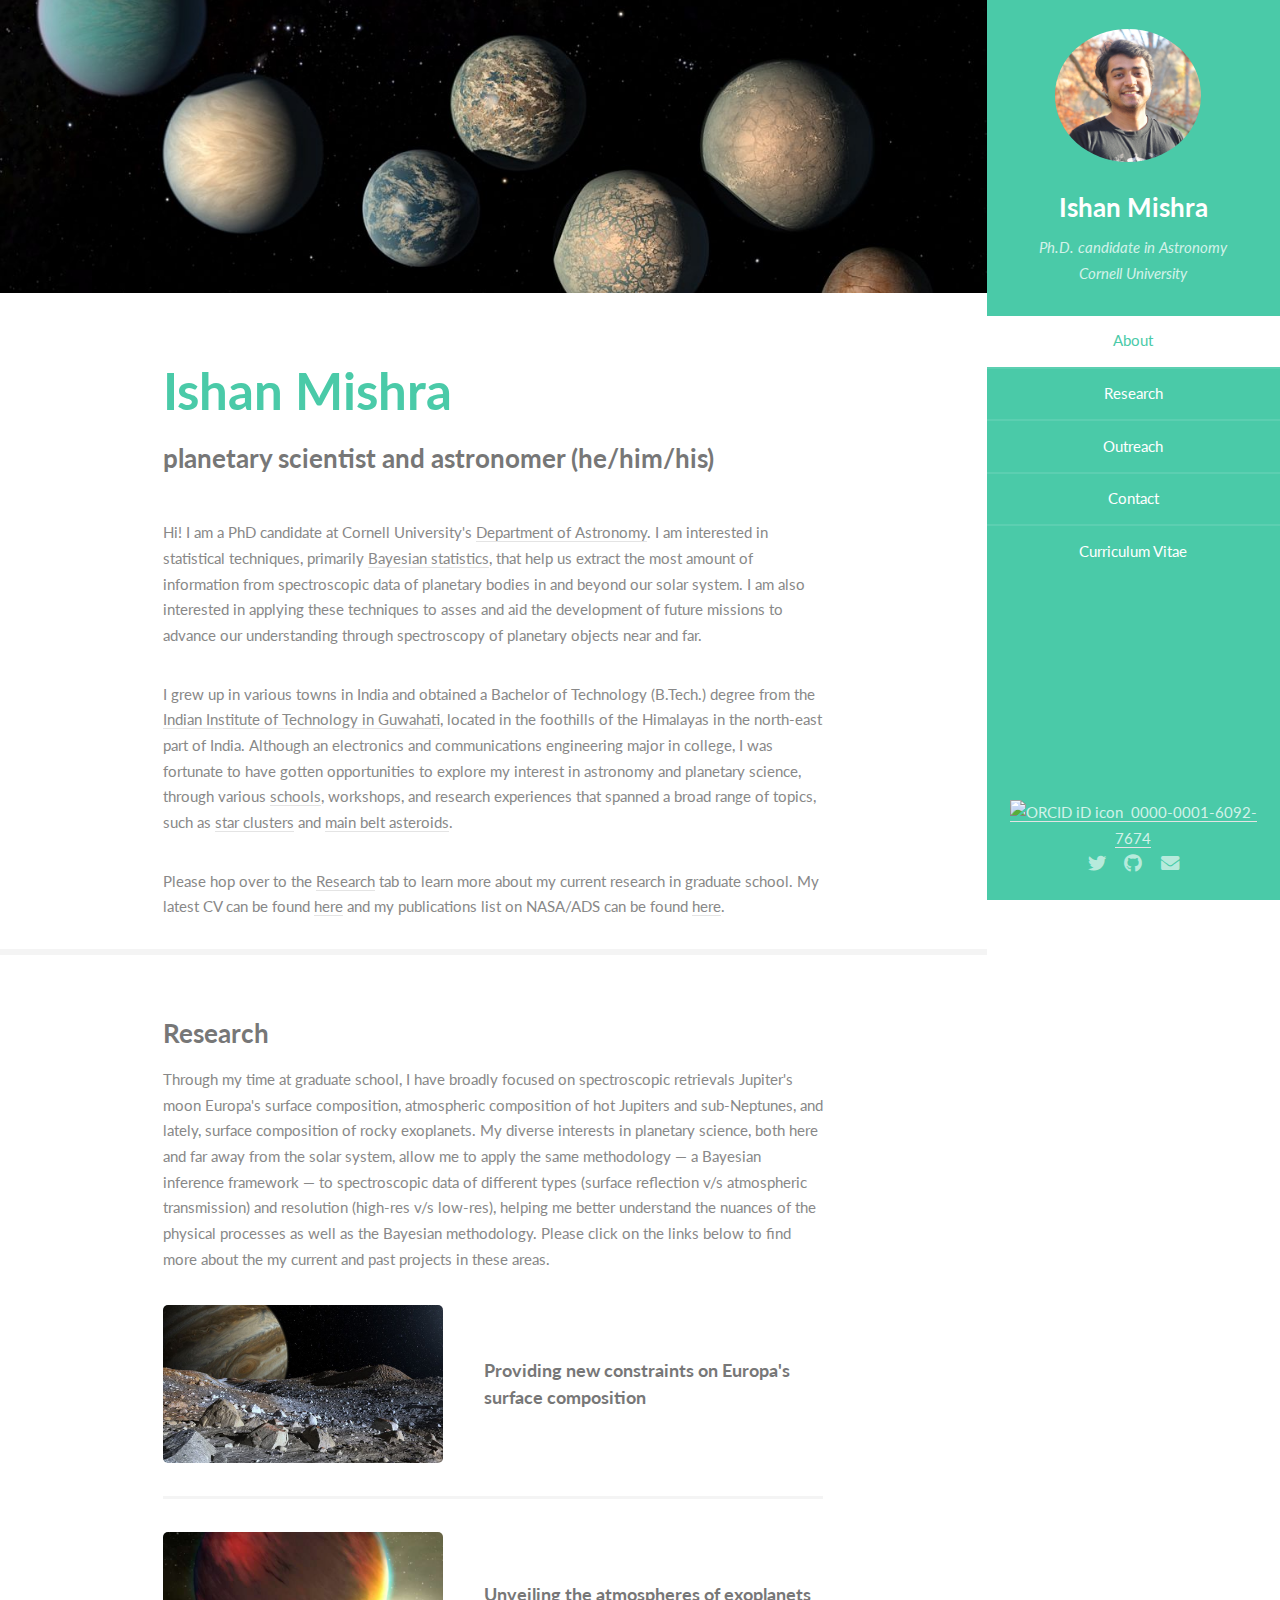
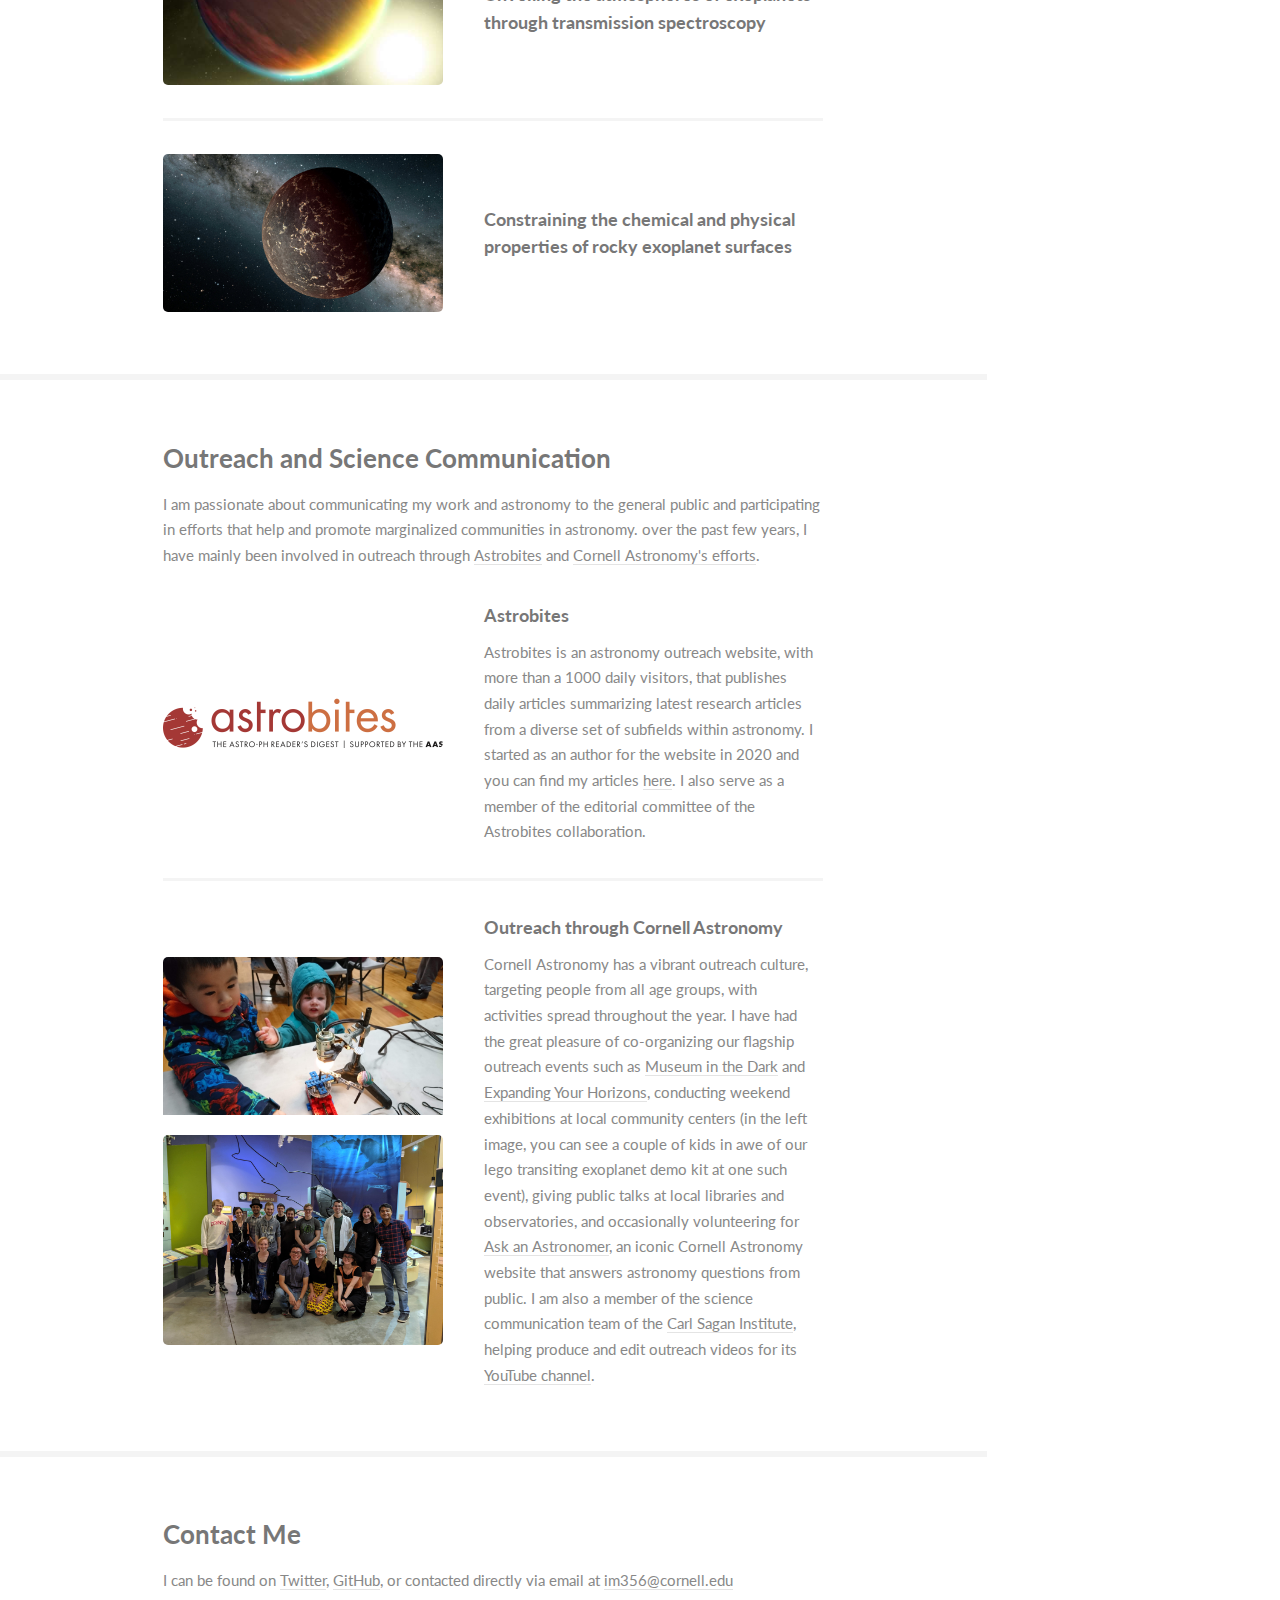
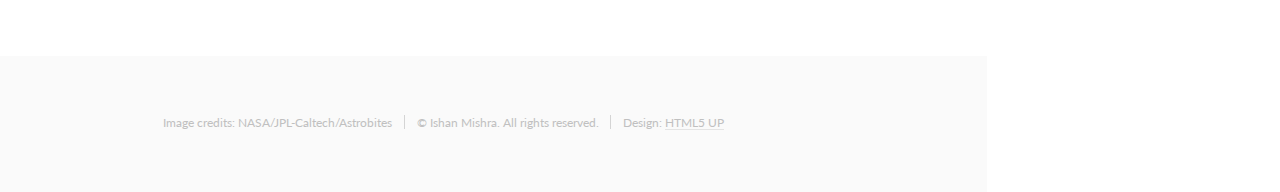
==== index.html @ 36adc095 "updated CV" ====
<!DOCTYPE HTML>
<!--
	Read Only by HTML5 UP
	html5up.net | @ajlkn
	Free for personal and commercial use under the CCA 3.0 license (html5up.net/license)
-->
<html>
	<head>
		<title>Ishan Mishra</title>
		<meta charset="utf-8" />
		<meta name="viewport" content="width=device-width, initial-scale=1, user-scalable=no" />
		<link rel="stylesheet" href="assets/css/main.css" />
	</head>
	<body class="is-preload">

		<!-- Header -->
			<section id="header">
				<header>
					<span class="image avatar"><img src="images/potrait.JPG" style="margin:auto; width:125%; margin-left:-20px" alt="" /></span>
					<h1 id="logo"><a href="#">Ishan Mishra</a></h1>
					<p>Ph.D. candidate in Astronomy<br />
					Cornell University</p>
				</header>
				<nav id="nav">
					<ul>
						<li><a href="#one" class="active">About</a></li>
						<li><a href="#two">Research</a></li>
						<li><a href="#three">Outreach</a></li>
						<li><a href="#four">Contact</a></li>
						<li><a href="CV_2022.pdf">Curriculum Vitae</a></li>
					</ul>
				</nav>
				<footer>
					<ul class="icons">
						<div itemscope itemtype="https://schema.org/Person"><a itemprop="sameAs" content="https://orcid.org/0000-0001-6092-7674" href="https://orcid.org/0000-0001-6092-7674" target="orcid.widget" rel="me noopener noreferrer" style="vertical-align:top;"><img src="https://orcid.org/sites/default/files/images/orcid_16x16.png" style="width:1em;margin-right:.5em;" alt="ORCID iD icon">0000-0001-6092-7674</a></div>
						<li><a href="https://twitter.com/astro_ishan" class="icon brands fa-twitter"><span class="label">Twitter</span></a></li>
						<li><a href="https://github.com/ishan-mishra" class="icon brands fa-github"><span class="label">Github</span></a></li>
						<li><a href="mailto:im356@cornell.edu" class="icon solid fa-envelope"><span class="label">Email</span></a></li>
					</ul>
				</footer>
			</section>

		<!-- Wrapper -->
			<div id="wrapper">

				<!-- Main -->
					<div id="main">

						<!-- One -->
							<section id="one">
								<div class="image main" data-position="center">
									<img src="images/banner.jpg" alt="" />
								</div>
								<div class="container">
									<header class="major">
										<h2>Ishan Mishra</h2>
										<p>planetary scientist and astronomer (he/him/his)</p>
									</header>
									<p>Hi! I am a PhD candidate at Cornell University's <a href='https://astro.cornell.edu/'>Department of Astronomy</a>. I am interested in statistical techniques, primarily <a href="https://adrian.pw/blog/fitting-a-line/#The-Bayesian-approach">Bayesian statistics</a>, that help us extract the most amount of information from spectroscopic data of planetary bodies in and beyond our solar system. I am also interested in applying these techniques to asses and aid the development of future missions to advance our understanding through spectroscopy of planetary objects near and far. </p>

									<p>I grew up in various towns in India and obtained a Bachelor of Technology (B.Tech.) degree from the <a href="https://www.iitg.ac.in/">Indian Institute of Technology in Guwahati</a>, located in the foothills of the Himalayas in the north-east part of India. Although an electronics and communications engineering major in college, I was fortunate to have gotten opportunities to explore my interest in astronomy and planetary science, through various <a href="http://www.iucaa.in/Stu-Prog-ISSIA.html">schools</a>, workshops, and research experiences that spanned a broad range of topics, such as <a href="https://ui.adsabs.harvard.edu/abs/2017ApJ...847..138B/abstract">star clusters</a> and <a href="https://ui.adsabs.harvard.edu/abs/2017AAS...22911204S/abstract">main belt asteroids</a>. </p>

									Please hop over to the <a href='#two'>Research</a> tab to learn more about my current research in graduate school. My latest CV can be found <a href="CV_2021.pdf">here</a> and my publications list on NASA/ADS can be found <a href="https://ui.adsabs.harvard.edu/search/q=orcid%3A0000-0001-6092-7674&sort=date%20desc%2C%20bibcode%20desc&p_=0">here</a>. 
								</div>
							</section>

						<!-- Two -->
							<section id="two">
								<div class="container">
									<h3>Research</h3>
									<p>Through my time at graduate school, I have broadly focused on spectroscopic retrievals Jupiter's moon Europa's surface composition, atmospheric composition of hot Jupiters and sub-Neptunes, and lately, surface composition of rocky exoplanets. My diverse interests in planetary science, both here and far away from the solar system, allow me to apply the same methodology &mdash; a Bayesian inference framework &mdash; to spectroscopic data of different types (surface reflection v/s atmospheric transmission) and resolution (high-res v/s low-res), helping me better understand the nuances of the physical processes as well as the Bayesian methodology. Please click on the links below to find more about the my current and past projects in these areas.  </p>
									<div class="features">
										<article>
											<a href="Europa.html" class="image"><img src="images/europa.jpg" alt="" /></a>
											<div class="inner">
												<h4><a href="Europa.html">Providing new constraints on Europa's surface composition</a></h4>
											</div>
										</article>
										<article>
											<a href="Exoplanets_atmospheres.html" class="image"><img src="images/exoplanets.jpg" alt="" /></a>
											<div class="inner">
												<h4><a href="Exoplanets_atmospheres.html">Unveiling the atmospheres of exoplanets through transmission spectroscopy</a></h4>
											</div>
										</article>
										<article>
											<a href="Exoplanets_surfaces.html" class="image"><img src="images/exoplanets_2.jpg" alt="" /></a>
											<div class="inner">
												<h4><a href="Exoplanets_surfaces.html">Constraining the chemical and physical properties of rocky exoplanet surfaces</a></h4>
											</div>
										</article>
									</div>
								</div>
							</section>

						<!-- Three -->
							<section id="three">
								<div class="container">
									<h3>Outreach and Science Communication</h3>
									<p>I am passionate about communicating my work and astronomy to the general public and participating in efforts that help and promote marginalized communities in astronomy. over the past few years, I have mainly been involved in outreach through <a href="https://astrobites.org">Astrobites</a> and <a href="https://astro.cornell.edu/outreach">Cornell Astronomy's efforts</a>.</p>
									<div class="features">
										<article>
											<a class="image"><img src="images/astrobites.png" alt="" /></a>
											<div class="inner">
												<h4>Astrobites</h4>
												<p>Astrobites is an astronomy outreach website, with more than a 1000 daily visitors, that publishes daily articles summarizing latest research articles from a diverse set of subfields within astronomy. I started as an author for the website in 2020 and you can find my articles <a href="https://astrobites.org/author/imishra/">here</a>. I also serve as a member of the editorial committee of the Astrobites collaboration.</p>
											</div>
										</article>
										<article>
											<a class="image"><img src="images/outreach.JPG" style='padding-bottom: 20px' alt="" /><img src="images/mitd.jpg" alt="" /></a>
											<div class="inner">
												<h4>Outreach through Cornell Astronomy</h4>
												<p>Cornell Astronomy has a vibrant outreach culture, targeting people from all age groups, with activities spread throughout the year. I have had the great pleasure of co-organizing our flagship outreach events such as <a href="https://events.cornell.edu/event/museum_in_the_dark_4948">Museum in the Dark</a> and <a href="https://www.eyh.cornell.edu/">Expanding Your Horizons</a>, conducting weekend exhibitions at local community centers (in the left image, you can see a couple of kids in awe of our lego transiting exoplanet demo kit at one such event), giving public talks at local libraries and observatories, and occasionally volunteering for <a href="http://curious.astro.cornell.edu/">Ask an Astronomer</a>, an iconic Cornell Astronomy website that answers astronomy questions from public. I am also a member of the science communication team of the <a href="https://carlsaganinstitute.cornell.edu/">Carl Sagan Institute</a>, helping produce and edit outreach videos for its <a href="https://www.youtube.com/channel/UCqz04dxptPGu9Vl2rExmqgw">YouTube channel</a>. </p>
											</div>
										</article>
									</div>
								</div>
							</section>

						<!-- Four -->
							<section id="four">
								<div class="container">
									<h3>Contact Me</h3>
									<p>I can be found on <a href="https://twitter.com/astro_ishan">Twitter</a>, <a href="https://github.com/ishan-mishra">GitHub</a>, or contacted directly via email at <a href="mailto:im356@cornell.edu">im356@cornell.edu</a></p>

						<!---
							<section id="four">
								<div class="container">
									<h3>Contact Me</h3>
									<p>My Twitter, Github and Email are linked to at the bottom of the navigation bar on the right. You can also send me a direct message here:/p>
									<form method="post" action="mailto:im356@cornell.edu">
										<div class="row gtr-uniform">
											<div class="col-6 col-12-xsmall"><input type="text" name="name" id="name" placeholder="Name" /></div>
											<div class="col-6 col-12-xsmall"><input type="email" name="email" id="email" placeholder="Email" /></div>
											<div class="col-12"><input type="text" name="subject" id="subject" placeholder="Subject" /></div>
											<div class="col-12"><textarea name="message" id="message" placeholder="Message" rows="6"></textarea></div>
											<div class="col-12">
												<ul class="actions">
													<li><input type="submit" class="primary" value="Send Message" /></li>
													<li><input type="reset" value="Reset Form" /></li>
												</ul>
											</div>
										</div>
									</form>
								</div>
							</section>
                        -->
						<!-- Five -->
						<!--
							<section id="five">
								<div class="container">
									<h3>Elements</h3>

									<section>
										<h4>Text</h4>
										<p>This is <b>bold</b> and this is <strong>strong</strong>. This is <i>italic</i> and this is <em>emphasized</em>.
										This is <sup>superscript</sup> text and this is <sub>subscript</sub> text.
										This is <u>underlined</u> and this is code: <code>for (;;) { ... }</code>. Finally, <a href="#">this is a link</a>.</p>
										<hr />
										<header>
											<h4>Heading with a Subtitle</h4>
											<p>Lorem ipsum dolor sit amet nullam id egestas urna aliquam</p>
										</header>
										<p>Nunc lacinia ante nunc ac lobortis. Interdum adipiscing gravida odio porttitor sem non mi integer non faucibus ornare mi ut ante amet placerat aliquet. Volutpat eu sed ante lacinia sapien lorem accumsan varius montes viverra nibh in adipiscing blandit tempus accumsan.</p>
										<header>
											<h5>Heading with a Subtitle</h5>
											<p>Lorem ipsum dolor sit amet nullam id egestas urna aliquam</p>
										</header>
										<p>Nunc lacinia ante nunc ac lobortis. Interdum adipiscing gravida odio porttitor sem non mi integer non faucibus ornare mi ut ante amet placerat aliquet. Volutpat eu sed ante lacinia sapien lorem accumsan varius montes viverra nibh in adipiscing blandit tempus accumsan.</p>
										<hr />
										<h2>Heading Level 2</h2>
										<h3>Heading Level 3</h3>
										<h4>Heading Level 4</h4>
										<h5>Heading Level 5</h5>
										<h6>Heading Level 6</h6>
										<hr />
										<h5>Blockquote</h5>
										<blockquote>Fringilla nisl. Donec accumsan interdum nisi, quis tincidunt felis sagittis eget tempus euismod. Vestibulum ante ipsum primis in faucibus vestibulum. Blandit adipiscing eu felis iaculis volutpat ac adipiscing accumsan faucibus. Vestibulum ante ipsum primis in faucibus lorem ipsum dolor sit amet nullam adipiscing eu felis.</blockquote>
										<h5>Preformatted</h5>
										<pre><code>i = 0;

while (!deck.isInOrder()) {
    print 'Iteration ' + i;
    deck.shuffle();
    i++;
}

print 'It took ' + i + ' iterations to sort the deck.';</code></pre>
									</section>

									<section>
										<h4>Lists</h4>
										<div class="row">
											<div class="col-6 col-12-xsmall">
												<h5>Unordered</h5>
												<ul>
													<li>Dolor pulvinar etiam magna etiam.</li>
													<li>Sagittis adipiscing lorem eleifend.</li>
													<li>Felis enim feugiat dolore viverra.</li>
												</ul>
												<h5>Alternate</h5>
												<ul class="alt">
													<li>Dolor pulvinar etiam magna etiam.</li>
													<li>Sagittis adipiscing lorem eleifend.</li>
													<li>Felis enim feugiat dolore viverra.</li>
												</ul>
											</div>
											<div class="col-6 col-12-xsmall">
												<h5>Ordered</h5>
												<ol>
													<li>Dolor pulvinar etiam magna etiam.</li>
													<li>Etiam vel felis at lorem sed viverra.</li>
													<li>Felis enim feugiat dolore viverra.</li>
													<li>Dolor pulvinar etiam magna etiam.</li>
													<li>Etiam vel felis at lorem sed viverra.</li>
													<li>Felis enim feugiat dolore viverra.</li>
												</ol>
												<h5>Icons</h5>
												<ul class="icons">
													<li><a href="#" class="icon brands fa-twitter"><span class="label">Twitter</span></a></li>
													<li><a href="#" class="icon brands fa-facebook-f"><span class="label">Facebook</span></a></li>
													<li><a href="#" class="icon brands fa-instagram"><span class="label">Instagram</span></a></li>
													<li><a href="#" class="icon brands fa-github"><span class="label">Github</span></a></li>
													<li><a href="#" class="icon brands fa-dribbble"><span class="label">Dribbble</span></a></li>
													<li><a href="#" class="icon brands fa-tumblr"><span class="label">Tumblr</span></a></li>
												</ul>
											</div>
										</div>
										<h5>Actions</h5>
										<ul class="actions">
											<li><a href="#" class="button primary">Default</a></li>
											<li><a href="#" class="button">Default</a></li>
											<li><a href="#" class="button alt">Default</a></li>
										</ul>
										<ul class="actions small">
											<li><a href="#" class="button primary small">Small</a></li>
											<li><a href="#" class="button small">Small</a></li>
											<li><a href="#" class="button alt small">Small</a></li>
										</ul>
										<div class="row">
											<div class="col-3 col-6-medium col-12-xsmall">
												<ul class="actions stacked">
													<li><a href="#" class="button primary">Default</a></li>
													<li><a href="#" class="button">Default</a></li>
													<li><a href="#" class="button alt">Default</a></li>
												</ul>
											</div>
											<div class="col-3 col-6 col-12-xsmall">
												<ul class="actions stacked">
													<li><a href="#" class="button primary small">Small</a></li>
													<li><a href="#" class="button small">Small</a></li>
													<li><a href="#" class="button alt small">Small</a></li>
												</ul>
											</div>
											<div class="col-3 col-6-medium col-12-xsmall">
												<ul class="actions stacked">
													<li><a href="#" class="button primary fit">Default</a></li>
													<li><a href="#" class="button fit">Default</a></li>
													<li><a href="#" class="button alt fit">Default</a></li>
												</ul>
											</div>
											<div class="col-3 col-6-medium col-12-xsmall">
												<ul class="actions stacked">
													<li><a href="#" class="button primary small fit">Small</a></li>
													<li><a href="#" class="button small fit">Small</a></li>
													<li><a href="#" class="button alt small fit">Small</a></li>
												</ul>
											</div>
										</div>
									</section>

									<section>
										<h4>Table</h4>
										<h5>Default</h5>
										<div class="table-wrapper">
											<table>
												<thead>
													<tr>
														<th>Name</th>
														<th>Description</th>
														<th>Price</th>
													</tr>
												</thead>
												<tbody>
													<tr>
														<td>Item One</td>
														<td>Ante turpis integer aliquet porttitor.</td>
														<td>29.99</td>
													</tr>
													<tr>
														<td>Item Two</td>
														<td>Vis ac commodo adipiscing arcu aliquet.</td>
														<td>19.99</td>
													</tr>
													<tr>
														<td>Item Three</td>
														<td> Morbi faucibus arcu accumsan lorem.</td>
														<td>29.99</td>
													</tr>
													<tr>
														<td>Item Four</td>
														<td>Vitae integer tempus condimentum.</td>
														<td>19.99</td>
													</tr>
													<tr>
														<td>Item Five</td>
														<td>Ante turpis integer aliquet porttitor.</td>
														<td>29.99</td>
													</tr>
												</tbody>
												<tfoot>
													<tr>
														<td colspan="2"></td>
														<td>100.00</td>
													</tr>
												</tfoot>
											</table>
										</div>

										<h5>Alternate</h5>
										<div class="table-wrapper">
											<table class="alt">
												<thead>
													<tr>
														<th>Name</th>
														<th>Description</th>
														<th>Price</th>
													</tr>
												</thead>
												<tbody>
													<tr>
														<td>Item One</td>
														<td>Ante turpis integer aliquet porttitor.</td>
														<td>29.99</td>
													</tr>
													<tr>
														<td>Item Two</td>
														<td>Vis ac commodo adipiscing arcu aliquet.</td>
														<td>19.99</td>
													</tr>
													<tr>
														<td>Item Three</td>
														<td> Morbi faucibus arcu accumsan lorem.</td>
														<td>29.99</td>
													</tr>
													<tr>
														<td>Item Four</td>
														<td>Vitae integer tempus condimentum.</td>
														<td>19.99</td>
													</tr>
													<tr>
														<td>Item Five</td>
														<td>Ante turpis integer aliquet porttitor.</td>
														<td>29.99</td>
													</tr>
												</tbody>
												<tfoot>
													<tr>
														<td colspan="2"></td>
														<td>100.00</td>
													</tr>
												</tfoot>
											</table>
										</div>
									</section>

									<section>
										<h4>Buttons</h4>
										<ul class="actions">
											<li><a href="#" class="button primary">Primary</a></li>
											<li><a href="#" class="button">Default</a></li>
											<li><a href="#" class="button alt">Alternate</a></li>
										</ul>
										<ul class="actions">
											<li><a href="#" class="button primary large">Large</a></li>
											<li><a href="#" class="button">Default</a></li>
											<li><a href="#" class="button alt small">Small</a></li>
										</ul>
										<ul class="actions fit">
											<li><a href="#" class="button primary fit">Fit</a></li>
											<li><a href="#" class="button fit">Fit</a></li>
											<li><a href="#" class="button alt fit">Fit</a></li>
										</ul>
										<ul class="actions fit small">
											<li><a href="#" class="button primary fit small">Fit + Small</a></li>
											<li><a href="#" class="button fit small">Fit + Small</a></li>
											<li><a href="#" class="button alt fit small">Fit + Small</a></li>
										</ul>
										<ul class="actions">
											<li><a href="#" class="button primary icon solid fa-download">Icon</a></li>
											<li><a href="#" class="button icon solid fa-download">Icon</a></li>
											<li><a href="#" class="button alt icon solid fa-check">Icon</a></li>
										</ul>
										<ul class="actions">
											<li><span class="button primary disabled">Primary</span></li>
											<li><span class="button disabled">Default</span></li>
											<li><span class="button alt disabled">Alternate</span></li>
										</ul>
									</section>

									<section>
										<h4>Form</h4>
										<form method="post" action="#">
											<div class="row gtr-uniform">
												<div class="col-6 col-12-xsmall">
													<input type="text" name="demo-name" id="demo-name" value="" placeholder="Name" />
												</div>
												<div class="col-6 col-12-xsmall">
													<input type="email" name="demo-email" id="demo-email" value="" placeholder="Email" />
												</div>
												<div class="col-12">
													<select name="demo-category" id="demo-category">
														<option value="">- Category -</option>
														<option value="1">Manufacturing</option>
														<option value="1">Shipping</option>
														<option value="1">Administration</option>
														<option value="1">Human Resources</option>
													</select>
												</div>
												<div class="col-4 col-12-medium">
													<input type="radio" id="demo-priority-low" name="demo-priority" checked>
													<label for="demo-priority-low">Low Priority</label>
												</div>
												<div class="col-4 col-12-medium">
													<input type="radio" id="demo-priority-normal" name="demo-priority">
													<label for="demo-priority-normal">Normal Priority</label>
												</div>
												<div class="col-4 col-12-medium">
													<input type="radio" id="demo-priority-high" name="demo-priority">
													<label for="demo-priority-high">High Priority</label>
												</div>
												<div class="col-6 col-12-medium">
													<input type="checkbox" id="demo-copy" name="demo-copy">
													<label for="demo-copy">Email me a copy of this message</label>
												</div>
												<div class="col-6 col-12-medium">
													<input type="checkbox" id="demo-human" name="demo-human" checked>
													<label for="demo-human">I am a human and not a robot</label>
												</div>
												<div class="col-12">
													<textarea name="demo-message" id="demo-message" placeholder="Enter your message" rows="6"></textarea>
												</div>
												<div class="col-12">
													<ul class="actions">
														<li><input type="submit" value="Send Message" /></li>
														<li><input type="reset" value="Reset" class="alt" /></li>
													</ul>
												</div>
											</div>
										</form>
									</section>

									<section>
										<h4>Image</h4>
										<h5>Fit</h5>
										<span class="image fit"><img src="images/banner.jpg" alt="" /></span>
										<div class="box alt">
											<div class="row gtr-50 gtr-uniform">
												<div class="col-4"><span class="image fit"><img src="images/pic01.jpg" alt="" /></span></div>
												<div class="col-4"><span class="image fit"><img src="images/pic02.jpg" alt="" /></span></div>
												<div class="col-4"><span class="image fit"><img src="images/pic03.jpg" alt="" /></span></div>
												<div class="col-4"><span class="image fit"><img src="images/pic02.jpg" alt="" /></span></div>
												<div class="col-4"><span class="image fit"><img src="images/pic03.jpg" alt="" /></span></div>
												<div class="col-4"><span class="image fit"><img src="images/pic01.jpg" alt="" /></span></div>
												<div class="col-4"><span class="image fit"><img src="images/pic03.jpg" alt="" /></span></div>
												<div class="col-4"><span class="image fit"><img src="images/pic01.jpg" alt="" /></span></div>
												<div class="col-4"><span class="image fit"><img src="images/pic02.jpg" alt="" /></span></div>
											</div>
										</div>
										<h5>Left &amp; Right</h5>
										<p><span class="image left"><img src="images/avatar.jpg" alt="" /></span>Fringilla nisl. Donec accumsan interdum nisi, quis tincidunt felis sagittis eget. tempus euismod. Vestibulum ante ipsum primis in faucibus vestibulum. Blandit adipiscing eu felis iaculis volutpat ac adipiscing accumsan eu faucibus. Integer ac pellentesque praesent tincidunt felis sagittis eget. tempus euismod. Vestibulum ante ipsum primis in faucibus vestibulum. Blandit adipiscing eu felis iaculis volutpat ac adipiscing accumsan eu faucibus. Integer ac pellentesque praesent. Donec accumsan interdum nisi, quis tincidunt felis sagittis eget. tempus euismod. Vestibulum ante ipsum primis in faucibus vestibulum. Blandit adipiscing eu felis iaculis volutpat ac adipiscing accumsan eu faucibus. Integer ac pellentesque praesent tincidunt felis sagittis eget. tempus euismod. Vestibulum ante ipsum primis in faucibus vestibulum. Blandit adipiscing eu felis iaculis volutpat ac adipiscing accumsan eu faucibus. Integer ac pellentesque praesent.</p>
										<p><span class="image right"><img src="images/avatar.jpg" alt="" /></span>Fringilla nisl. Donec accumsan interdum nisi, quis tincidunt felis sagittis eget. tempus euismod. Vestibulum ante ipsum primis in faucibus vestibulum. Blandit adipiscing eu felis iaculis volutpat ac adipiscing accumsan eu faucibus. Integer ac pellentesque praesent tincidunt felis sagittis eget. tempus euismod. Vestibulum ante ipsum primis in faucibus vestibulum. Blandit adipiscing eu felis iaculis volutpat ac adipiscing accumsan eu faucibus. Integer ac pellentesque praesent. Donec accumsan interdum nisi, quis tincidunt felis sagittis eget. tempus euismod. Vestibulum ante ipsum primis in faucibus vestibulum. Blandit adipiscing eu felis iaculis volutpat ac adipiscing accumsan eu faucibus. Integer ac pellentesque praesent tincidunt felis sagittis eget. tempus euismod. Vestibulum ante ipsum primis in faucibus vestibulum. Blandit adipiscing eu felis iaculis volutpat ac adipiscing accumsan eu faucibus. Integer ac pellentesque praesent.</p>
									</section>

								</div>
							</section>
						-->

					</div>

				<!-- Footer -->
					<section id="footer">
						<div class="container">
							<ul class="copyright">
								<li>Image credits: NASA/JPL-Caltech/Astrobites</li><li>&copy; Ishan Mishra. All rights reserved.</li><li>Design: <a href="http://html5up.net">HTML5 UP</a></li>
							</ul>
						</div>
					</section>

			</div>

		<!-- Scripts -->
			<script src="assets/js/jquery.min.js"></script>
			<script src="assets/js/jquery.scrollex.min.js"></script>
			<script src="assets/js/jquery.scrolly.min.js"></script>
			<script src="assets/js/browser.min.js"></script>
			<script src="assets/js/breakpoints.min.js"></script>
			<script src="assets/js/util.js"></script>
			<script src="assets/js/main.js"></script>

	</body>
</html>
---- assets/css/main.css ----
@import url("fontawesome-all.min.css");
@import url("https://fonts.googleapis.com/css?family=Lato:400,400italic,700,700italic|Source+Code+Pro:400");

/*
	Read Only by HTML5 UP
	html5up.net | @ajlkn
	Free for personal and commercial use under the CCA 3.0 license (html5up.net/license)
*/

html, body, div, span, applet, object,
iframe, h1, h2, h3, h4, h5, h6, p, blockquote,
pre, a, abbr, acronym, address, big, cite,
code, del, dfn, em, img, ins, kbd, q, s, samp,
small, strike, strong, sub, sup, tt, var, b,
u, i, center, dl, dt, dd, ol, ul, li, fieldset,
form, label, legend, table, caption, tbody,
tfoot, thead, tr, th, td, article, aside,
canvas, details, embed, figure, figcaption,
footer, header, hgroup, menu, nav, output, ruby,
section, summary, time, mark, audio, video {
	margin: 0;
	padding: 0;
	border: 0;
	font-size: 100%;
	font: inherit;
	vertical-align: baseline;}

article, aside, details, figcaption, figure,
footer, header, hgroup, menu, nav, section {
	display: block;}

body {
	line-height: 1;
}

ol, ul {
	list-style: none;
}

blockquote, q {
	quotes: none;
}

	blockquote:before, blockquote:after, q:before, q:after {
		content: '';
		content: none;
	}

table {
	border-collapse: collapse;
	border-spacing: 0;
}

body {
	-webkit-text-size-adjust: none;
}

mark {
	background-color: transparent;
	color: inherit;
}

input::-moz-focus-inner {
	border: 0;
	padding: 0;
}

input, select, textarea {
	-moz-appearance: none;
	-webkit-appearance: none;
	-ms-appearance: none;
	appearance: none;
}

/* Basic */

	html {
		box-sizing: border-box;
	}

	*, *:before, *:after {
		box-sizing: inherit;
	}

	body {
		background: #fff;
	}

		body.is-preload *, body.is-preload *:before, body.is-preload *:after {
			-moz-animation: none !important;
			-webkit-animation: none !important;
			-ms-animation: none !important;
			animation: none !important;
			-moz-transition: none !important;
			-webkit-transition: none !important;
			-ms-transition: none !important;
			transition: none !important;
		}

	body, input, select, textarea {
		color: #888;
		font-family: "Lato", sans-serif;
		font-size: 16pt;
		font-weight: 400;
		line-height: 1.75em;
	}

	a {
		-moz-transition: color 0.2s ease-in-out, border-color 0.2s ease-in-out;
		-webkit-transition: color 0.2s ease-in-out, border-color 0.2s ease-in-out;
		-ms-transition: color 0.2s ease-in-out, border-color 0.2s ease-in-out;
		transition: color 0.2s ease-in-out, border-color 0.2s ease-in-out;
		border-bottom: solid 1px #e4e4e4;
		color: inherit;
		text-decoration: none;
	}

		a:hover {
			border-bottom-color: transparent;
			color: #4acaa8 !important;
		}

	strong, b {
		color: #777;
		font-weight: 700;
	}

	em, i {
		font-style: italic;
	}

	p {
		margin: 0 0 2.25em 0;
	}

	h1, h2, h3, h4, h5, h6 {
		color: #777;
		font-weight: 700;
		line-height: 1em;
		margin: 0 0 0.5625em 0;
	}

		h1 a, h2 a, h3 a, h4 a, h5 a, h6 a {
			border: 0;
			color: inherit;
			text-decoration: none;
		}

	h2 {
		font-size: 2em;
		line-height: 1.5em;
	}

	h3 {
		font-size: 1.75em;
		line-height: 1.5em;
	}

	h4 {
		font-size: 1.25em;
		line-height: 1.5em;
	}

	h5 {
		font-size: 0.9em;
		line-height: 1.5em;
	}

	h6 {
		font-size: 0.7em;
		line-height: 1.5em;
	}

	sub {
		font-size: 0.8em;
		position: relative;
		top: 0.5em;
	}

	sup {
		font-size: 0.8em;
		position: relative;
		top: -0.5em;
	}

	hr {
		border: 0;
		border-bottom: solid 2px #f4f4f4;
		margin: 2.25em 0;
	}

		hr.major {
			margin: 3.375em 0;
		}

	blockquote {
		border-left: solid 8px #e4e4e4;
		font-style: italic;
		margin: 0 0 2.25em 0;
		padding: 0.5em 0 0.5em 2em;
	}

	code {
		background: #555;
		border-radius: 5px;
		color: #fff;
		font-family: "Source Code Pro", monospace;
		font-size: 0.9em;
		margin: 0 0.25em;
		padding: 0.25em 0.65em;
	}

	pre {
		font-family: "Source Code Pro", monospace;
		font-size: 0.9em;
		margin: 0 0 2.25em 0;
	}

		pre code {
			-webkit-overflow-scrolling: touch;
			display: block;
			line-height: 1.5em;
			overflow-x: auto;
			padding: 1em 1.5em;
		}

	.align-left {
		text-align: left;
	}

	.align-center {
		text-align: center;
	}

	.align-right {
		text-align: right;
	}

/* Row */

	.row {
		display: flex;
		flex-wrap: wrap;
		box-sizing: border-box;
		align-items: stretch;
	}

		.row > * {
			box-sizing: border-box;
		}

		.row.gtr-uniform > * > :last-child {
			margin-bottom: 0;
		}

		.row.aln-left {
			justify-content: flex-start;
		}

		.row.aln-center {
			justify-content: center;
		}

		.row.aln-right {
			justify-content: flex-end;
		}

		.row.aln-top {
			align-items: flex-start;
		}

		.row.aln-middle {
			align-items: center;
		}

		.row.aln-bottom {
			align-items: flex-end;
		}

		.row > .imp {
			order: -1;
		}

		.row > .col-1 {
			width: 8.33333%;
		}

		.row > .off-1 {
			margin-left: 8.33333%;
		}

		.row > .col-2 {
			width: 16.66667%;
		}

		.row > .off-2 {
			margin-left: 16.66667%;
		}

		.row > .col-3 {
			width: 25%;
		}

		.row > .off-3 {
			margin-left: 25%;
		}

		.row > .col-4 {
			width: 33.33333%;
		}

		.row > .off-4 {
			margin-left: 33.33333%;
		}

		.row > .col-5 {
			width: 41.66667%;
		}

		.row > .off-5 {
			margin-left: 41.66667%;
		}

		.row > .col-6 {
			width: 50%;
		}

		.row > .off-6 {
			margin-left: 50%;
		}

		.row > .col-7 {
			width: 58.33333%;
		}

		.row > .off-7 {
			margin-left: 58.33333%;
		}

		.row > .col-8 {
			width: 66.66667%;
		}

		.row > .off-8 {
			margin-left: 66.66667%;
		}

		.row > .col-9 {
			width: 75%;
		}

		.row > .off-9 {
			margin-left: 75%;
		}

		.row > .col-10 {
			width: 83.33333%;
		}

		.row > .off-10 {
			margin-left: 83.33333%;
		}

		.row > .col-11 {
			width: 91.66667%;
		}

		.row > .off-11 {
			margin-left: 91.66667%;
		}

		.row > .col-12 {
			width: 100%;
		}

		.row > .off-12 {
			margin-left: 100%;
		}

		.row.gtr-0 {
			margin-top: 0;
			margin-left: 0em;
		}

			.row.gtr-0 > * {
				padding: 0 0 0 0em;
			}

			.row.gtr-0.gtr-uniform {
				margin-top: 0em;
			}

				.row.gtr-0.gtr-uniform > * {
					padding-top: 0em;
				}

		.row.gtr-25 {
			margin-top: 0;
			margin-left: -0.5em;
		}

			.row.gtr-25 > * {
				padding: 0 0 0 0.5em;
			}

			.row.gtr-25.gtr-uniform {
				margin-top: -0.5em;
			}

				.row.gtr-25.gtr-uniform > * {
					padding-top: 0.5em;
				}

		.row.gtr-50 {
			margin-top: 0;
			margin-left: -1em;
		}

			.row.gtr-50 > * {
				padding: 0 0 0 1em;
			}

			.row.gtr-50.gtr-uniform {
				margin-top: -1em;
			}

				.row.gtr-50.gtr-uniform > * {
					padding-top: 1em;
				}

		.row {
			margin-top: 0;
			margin-left: -2em;
		}

			.row > * {
				padding: 0 0 0 2em;
			}

			.row.gtr-uniform {
				margin-top: -2em;
			}

				.row.gtr-uniform > * {
					padding-top: 2em;
				}

		.row.gtr-150 {
			margin-top: 0;
			margin-left: -3em;
		}

			.row.gtr-150 > * {
				padding: 0 0 0 3em;
			}

			.row.gtr-150.gtr-uniform {
				margin-top: -3em;
			}

				.row.gtr-150.gtr-uniform > * {
					padding-top: 3em;
				}

		.row.gtr-200 {
			margin-top: 0;
			margin-left: -4em;
		}

			.row.gtr-200 > * {
				padding: 0 0 0 4em;
			}

			.row.gtr-200.gtr-uniform {
				margin-top: -4em;
			}

				.row.gtr-200.gtr-uniform > * {
					padding-top: 4em;
				}

		@media screen and (max-width: 1680px) {

			.row {
				display: flex;
				flex-wrap: wrap;
				box-sizing: border-box;
				align-items: stretch;
			}

				.row > * {
					box-sizing: border-box;
				}

				.row.gtr-uniform > * > :last-child {
					margin-bottom: 0;
				}

				.row.aln-left {
					justify-content: flex-start;
				}

				.row.aln-center {
					justify-content: center;
				}

				.row.aln-right {
					justify-content: flex-end;
				}

				.row.aln-top {
					align-items: flex-start;
				}

				.row.aln-middle {
					align-items: center;
				}

				.row.aln-bottom {
					align-items: flex-end;
				}

				.row > .imp-xlarge {
					order: -1;
				}

				.row > .col-1-xlarge {
					width: 8.33333%;
				}

				.row > .off-1-xlarge {
					margin-left: 8.33333%;
				}

				.row > .col-2-xlarge {
					width: 16.66667%;
				}

				.row > .off-2-xlarge {
					margin-left: 16.66667%;
				}

				.row > .col-3-xlarge {
					width: 25%;
				}

				.row > .off-3-xlarge {
					margin-left: 25%;
				}

				.row > .col-4-xlarge {
					width: 33.33333%;
				}

				.row > .off-4-xlarge {
					margin-left: 33.33333%;
				}

				.row > .col-5-xlarge {
					width: 41.66667%;
				}

				.row > .off-5-xlarge {
					margin-left: 41.66667%;
				}

				.row > .col-6-xlarge {
					width: 50%;
				}

				.row > .off-6-xlarge {
					margin-left: 50%;
				}

				.row > .col-7-xlarge {
					width: 58.33333%;
				}

				.row > .off-7-xlarge {
					margin-left: 58.33333%;
				}

				.row > .col-8-xlarge {
					width: 66.66667%;
				}

				.row > .off-8-xlarge {
					margin-left: 66.66667%;
				}

				.row > .col-9-xlarge {
					width: 75%;
				}

				.row > .off-9-xlarge {
					margin-left: 75%;
				}

				.row > .col-10-xlarge {
					width: 83.33333%;
				}

				.row > .off-10-xlarge {
					margin-left: 83.33333%;
				}

				.row > .col-11-xlarge {
					width: 91.66667%;
				}

				.row > .off-11-xlarge {
					margin-left: 91.66667%;
				}

				.row > .col-12-xlarge {
					width: 100%;
				}

				.row > .off-12-xlarge {
					margin-left: 100%;
				}

				.row.gtr-0 {
					margin-top: 0;
					margin-left: 0em;
				}

					.row.gtr-0 > * {
						padding: 0 0 0 0em;
					}

					.row.gtr-0.gtr-uniform {
						margin-top: 0em;
					}

						.row.gtr-0.gtr-uniform > * {
							padding-top: 0em;
						}

				.row.gtr-25 {
					margin-top: 0;
					margin-left: -0.5em;
				}

					.row.gtr-25 > * {
						padding: 0 0 0 0.5em;
					}

					.row.gtr-25.gtr-uniform {
						margin-top: -0.5em;
					}

						.row.gtr-25.gtr-uniform > * {
							padding-top: 0.5em;
						}

				.row.gtr-50 {
					margin-top: 0;
					margin-left: -1em;
				}

					.row.gtr-50 > * {
						padding: 0 0 0 1em;
					}

					.row.gtr-50.gtr-uniform {
						margin-top: -1em;
					}

						.row.gtr-50.gtr-uniform > * {
							padding-top: 1em;
						}

				.row {
					margin-top: 0;
					margin-left: -2em;
				}

					.row > * {
						padding: 0 0 0 2em;
					}

					.row.gtr-uniform {
						margin-top: -2em;
					}

						.row.gtr-uniform > * {
							padding-top: 2em;
						}

				.row.gtr-150 {
					margin-top: 0;
					margin-left: -3em;
				}

					.row.gtr-150 > * {
						padding: 0 0 0 3em;
					}

					.row.gtr-150.gtr-uniform {
						margin-top: -3em;
					}

						.row.gtr-150.gtr-uniform > * {
							padding-top: 3em;
						}

				.row.gtr-200 {
					margin-top: 0;
					margin-left: -4em;
				}

					.row.gtr-200 > * {
						padding: 0 0 0 4em;
					}

					.row.gtr-200.gtr-uniform {
						margin-top: -4em;
					}

						.row.gtr-200.gtr-uniform > * {
							padding-top: 4em;
						}

		}

		@media screen and (max-width: 1280px) {

			.row {
				display: flex;
				flex-wrap: wrap;
				box-sizing: border-box;
				align-items: stretch;
			}

				.row > * {
					box-sizing: border-box;
				}

				.row.gtr-uniform > * > :last-child {
					margin-bottom: 0;
				}

				.row.aln-left {
					justify-content: flex-start;
				}

				.row.aln-center {
					justify-content: center;
				}

				.row.aln-right {
					justify-content: flex-end;
				}

				.row.aln-top {
					align-items: flex-start;
				}

				.row.aln-middle {
					align-items: center;
				}

				.row.aln-bottom {
					align-items: flex-end;
				}

				.row > .imp-large {
					order: -1;
				}

				.row > .col-1-large {
					width: 8.33333%;
				}

				.row > .off-1-large {
					margin-left: 8.33333%;
				}

				.row > .col-2-large {
					width: 16.66667%;
				}

				.row > .off-2-large {
					margin-left: 16.66667%;
				}

				.row > .col-3-large {
					width: 25%;
				}

				.row > .off-3-large {
					margin-left: 25%;
				}

				.row > .col-4-large {
					width: 33.33333%;
				}

				.row > .off-4-large {
					margin-left: 33.33333%;
				}

				.row > .col-5-large {
					width: 41.66667%;
				}

				.row > .off-5-large {
					margin-left: 41.66667%;
				}

				.row > .col-6-large {
					width: 50%;
				}

				.row > .off-6-large {
					margin-left: 50%;
				}

				.row > .col-7-large {
					width: 58.33333%;
				}

				.row > .off-7-large {
					margin-left: 58.33333%;
				}

				.row > .col-8-large {
					width: 66.66667%;
				}

				.row > .off-8-large {
					margin-left: 66.66667%;
				}

				.row > .col-9-large {
					width: 75%;
				}

				.row > .off-9-large {
					margin-left: 75%;
				}

				.row > .col-10-large {
					width: 83.33333%;
				}

				.row > .off-10-large {
					margin-left: 83.33333%;
				}

				.row > .col-11-large {
					width: 91.66667%;
				}

				.row > .off-11-large {
					margin-left: 91.66667%;
				}

				.row > .col-12-large {
					width: 100%;
				}

				.row > .off-12-large {
					margin-left: 100%;
				}

				.row.gtr-0 {
					margin-top: 0;
					margin-left: 0em;
				}

					.row.gtr-0 > * {
						padding: 0 0 0 0em;
					}

					.row.gtr-0.gtr-uniform {
						margin-top: 0em;
					}

						.row.gtr-0.gtr-uniform > * {
							padding-top: 0em;
						}

				.row.gtr-25 {
					margin-top: 0;
					margin-left: -0.375em;
				}

					.row.gtr-25 > * {
						padding: 0 0 0 0.375em;
					}

					.row.gtr-25.gtr-uniform {
						margin-top: -0.375em;
					}

						.row.gtr-25.gtr-uniform > * {
							padding-top: 0.375em;
						}

				.row.gtr-50 {
					margin-top: 0;
					margin-left: -0.75em;
				}

					.row.gtr-50 > * {
						padding: 0 0 0 0.75em;
					}

					.row.gtr-50.gtr-uniform {
						margin-top: -0.75em;
					}

						.row.gtr-50.gtr-uniform > * {
							padding-top: 0.75em;
						}

				.row {
					margin-top: 0;
					margin-left: -1.5em;
				}

					.row > * {
						padding: 0 0 0 1.5em;
					}

					.row.gtr-uniform {
						margin-top: -1.5em;
					}

						.row.gtr-uniform > * {
							padding-top: 1.5em;
						}

				.row.gtr-150 {
					margin-top: 0;
					margin-left: -2.25em;
				}

					.row.gtr-150 > * {
						padding: 0 0 0 2.25em;
					}

					.row.gtr-150.gtr-uniform {
						margin-top: -2.25em;
					}

						.row.gtr-150.gtr-uniform > * {
							padding-top: 2.25em;
						}

				.row.gtr-200 {
					margin-top: 0;
					margin-left: -3em;
				}

					.row.gtr-200 > * {
						padding: 0 0 0 3em;
					}

					.row.gtr-200.gtr-uniform {
						margin-top: -3em;
					}

						.row.gtr-200.gtr-uniform > * {
							padding-top: 3em;
						}

		}

		@media screen and (max-width: 1024px) {

			.row {
				display: flex;
				flex-wrap: wrap;
				box-sizing: border-box;
				align-items: stretch;
			}

				.row > * {
					box-sizing: border-box;
				}

				.row.gtr-uniform > * > :last-child {
					margin-bottom: 0;
				}

				.row.aln-left {
					justify-content: flex-start;
				}

				.row.aln-center {
					justify-content: center;
				}

				.row.aln-right {
					justify-content: flex-end;
				}

				.row.aln-top {
					align-items: flex-start;
				}

				.row.aln-middle {
					align-items: center;
				}

				.row.aln-bottom {
					align-items: flex-end;
				}

				.row > .imp-medium {
					order: -1;
				}

				.row > .col-1-medium {
					width: 8.33333%;
				}

				.row > .off-1-medium {
					margin-left: 8.33333%;
				}

				.row > .col-2-medium {
					width: 16.66667%;
				}

				.row > .off-2-medium {
					margin-left: 16.66667%;
				}

				.row > .col-3-medium {
					width: 25%;
				}

				.row > .off-3-medium {
					margin-left: 25%;
				}

				.row > .col-4-medium {
					width: 33.33333%;
				}

				.row > .off-4-medium {
					margin-left: 33.33333%;
				}

				.row > .col-5-medium {
					width: 41.66667%;
				}

				.row > .off-5-medium {
					margin-left: 41.66667%;
				}

				.row > .col-6-medium {
					width: 50%;
				}

				.row > .off-6-medium {
					margin-left: 50%;
				}

				.row > .col-7-medium {
					width: 58.33333%;
				}

				.row > .off-7-medium {
					margin-left: 58.33333%;
				}

				.row > .col-8-medium {
					width: 66.66667%;
				}

				.row > .off-8-medium {
					margin-left: 66.66667%;
				}

				.row > .col-9-medium {
					width: 75%;
				}

				.row > .off-9-medium {
					margin-left: 75%;
				}

				.row > .col-10-medium {
					width: 83.33333%;
				}

				.row > .off-10-medium {
					margin-left: 83.33333%;
				}

				.row > .col-11-medium {
					width: 91.66667%;
				}

				.row > .off-11-medium {
					margin-left: 91.66667%;
				}

				.row > .col-12-medium {
					width: 100%;
				}

				.row > .off-12-medium {
					margin-left: 100%;
				}

				.row.gtr-0 {
					margin-top: 0;
					margin-left: 0em;
				}

					.row.gtr-0 > * {
						padding: 0 0 0 0em;
					}

					.row.gtr-0.gtr-uniform {
						margin-top: 0em;
					}

						.row.gtr-0.gtr-uniform > * {
							padding-top: 0em;
						}

				.row.gtr-25 {
					margin-top: 0;
					margin-left: -0.375em;
				}

					.row.gtr-25 > * {
						padding: 0 0 0 0.375em;
					}

					.row.gtr-25.gtr-uniform {
						margin-top: -0.375em;
					}

						.row.gtr-25.gtr-uniform > * {
							padding-top: 0.375em;
						}

				.row.gtr-50 {
					margin-top: 0;
					margin-left: -0.75em;
				}

					.row.gtr-50 > * {
						padding: 0 0 0 0.75em;
					}

					.row.gtr-50.gtr-uniform {
						margin-top: -0.75em;
					}

						.row.gtr-50.gtr-uniform > * {
							padding-top: 0.75em;
						}

				.row {
					margin-top: 0;
					margin-left: -1.5em;
				}

					.row > * {
						padding: 0 0 0 1.5em;
					}

					.row.gtr-uniform {
						margin-top: -1.5em;
					}

						.row.gtr-uniform > * {
							padding-top: 1.5em;
						}

				.row.gtr-150 {
					margin-top: 0;
					margin-left: -2.25em;
				}

					.row.gtr-150 > * {
						padding: 0 0 0 2.25em;
					}

					.row.gtr-150.gtr-uniform {
						margin-top: -2.25em;
					}

						.row.gtr-150.gtr-uniform > * {
							padding-top: 2.25em;
						}

				.row.gtr-200 {
					margin-top: 0;
					margin-left: -3em;
				}

					.row.gtr-200 > * {
						padding: 0 0 0 3em;
					}

					.row.gtr-200.gtr-uniform {
						margin-top: -3em;
					}

						.row.gtr-200.gtr-uniform > * {
							padding-top: 3em;
						}

		}

		@media screen and (max-width: 736px) {

			.row {
				display: flex;
				flex-wrap: wrap;
				box-sizing: border-box;
				align-items: stretch;
			}

				.row > * {
					box-sizing: border-box;
				}

				.row.gtr-uniform > * > :last-child {
					margin-bottom: 0;
				}

				.row.aln-left {
					justify-content: flex-start;
				}

				.row.aln-center {
					justify-content: center;
				}

				.row.aln-right {
					justify-content: flex-end;
				}

				.row.aln-top {
					align-items: flex-start;
				}

				.row.aln-middle {
					align-items: center;
				}

				.row.aln-bottom {
					align-items: flex-end;
				}

				.row > .imp-small {
					order: -1;
				}

				.row > .col-1-small {
					width: 8.33333%;
				}

				.row > .off-1-small {
					margin-left: 8.33333%;
				}

				.row > .col-2-small {
					width: 16.66667%;
				}

				.row > .off-2-small {
					margin-left: 16.66667%;
				}

				.row > .col-3-small {
					width: 25%;
				}

				.row > .off-3-small {
					margin-left: 25%;
				}

				.row > .col-4-small {
					width: 33.33333%;
				}

				.row > .off-4-small {
					margin-left: 33.33333%;
				}

				.row > .col-5-small {
					width: 41.66667%;
				}

				.row > .off-5-small {
					margin-left: 41.66667%;
				}

				.row > .col-6-small {
					width: 50%;
				}

				.row > .off-6-small {
					margin-left: 50%;
				}

				.row > .col-7-small {
					width: 58.33333%;
				}

				.row > .off-7-small {
					margin-left: 58.33333%;
				}

				.row > .col-8-small {
					width: 66.66667%;
				}

				.row > .off-8-small {
					margin-left: 66.66667%;
				}

				.row > .col-9-small {
					width: 75%;
				}

				.row > .off-9-small {
					margin-left: 75%;
				}

				.row > .col-10-small {
					width: 83.33333%;
				}

				.row > .off-10-small {
					margin-left: 83.33333%;
				}

				.row > .col-11-small {
					width: 91.66667%;
				}

				.row > .off-11-small {
					margin-left: 91.66667%;
				}

				.row > .col-12-small {
					width: 100%;
				}

				.row > .off-12-small {
					margin-left: 100%;
				}

				.row.gtr-0 {
					margin-top: 0;
					margin-left: 0em;
				}

					.row.gtr-0 > * {
						padding: 0 0 0 0em;
					}

					.row.gtr-0.gtr-uniform {
						margin-top: 0em;
					}

						.row.gtr-0.gtr-uniform > * {
							padding-top: 0em;
						}

				.row.gtr-25 {
					margin-top: 0;
					margin-left: -0.3125em;
				}

					.row.gtr-25 > * {
						padding: 0 0 0 0.3125em;
					}

					.row.gtr-25.gtr-uniform {
						margin-top: -0.3125em;
					}

						.row.gtr-25.gtr-uniform > * {
							padding-top: 0.3125em;
						}

				.row.gtr-50 {
					margin-top: 0;
					margin-left: -0.625em;
				}

					.row.gtr-50 > * {
						padding: 0 0 0 0.625em;
					}

					.row.gtr-50.gtr-uniform {
						margin-top: -0.625em;
					}

						.row.gtr-50.gtr-uniform > * {
							padding-top: 0.625em;
						}

				.row {
					margin-top: 0;
					margin-left: -1.25em;
				}

					.row > * {
						padding: 0 0 0 1.25em;
					}

					.row.gtr-uniform {
						margin-top: -1.25em;
					}

						.row.gtr-uniform > * {
							padding-top: 1.25em;
						}

				.row.gtr-150 {
					margin-top: 0;
					margin-left: -1.875em;
				}

					.row.gtr-150 > * {
						padding: 0 0 0 1.875em;
					}

					.row.gtr-150.gtr-uniform {
						margin-top: -1.875em;
					}

						.row.gtr-150.gtr-uniform > * {
							padding-top: 1.875em;
						}

				.row.gtr-200 {
					margin-top: 0;
					margin-left: -2.5em;
				}

					.row.gtr-200 > * {
						padding: 0 0 0 2.5em;
					}

					.row.gtr-200.gtr-uniform {
						margin-top: -2.5em;
					}

						.row.gtr-200.gtr-uniform > * {
							padding-top: 2.5em;
						}

		}

		@media screen and (max-width: 480px) {

			.row {
				display: flex;
				flex-wrap: wrap;
				box-sizing: border-box;
				align-items: stretch;
			}

				.row > * {
					box-sizing: border-box;
				}

				.row.gtr-uniform > * > :last-child {
					margin-bottom: 0;
				}

				.row.aln-left {
					justify-content: flex-start;
				}

				.row.aln-center {
					justify-content: center;
				}

				.row.aln-right {
					justify-content: flex-end;
				}

				.row.aln-top {
					align-items: flex-start;
				}

				.row.aln-middle {
					align-items: center;
				}

				.row.aln-bottom {
					align-items: flex-end;
				}

				.row > .imp-xsmall {
					order: -1;
				}

				.row > .col-1-xsmall {
					width: 8.33333%;
				}

				.row > .off-1-xsmall {
					margin-left: 8.33333%;
				}

				.row > .col-2-xsmall {
					width: 16.66667%;
				}

				.row > .off-2-xsmall {
					margin-left: 16.66667%;
				}

				.row > .col-3-xsmall {
					width: 25%;
				}

				.row > .off-3-xsmall {
					margin-left: 25%;
				}

				.row > .col-4-xsmall {
					width: 33.33333%;
				}

				.row > .off-4-xsmall {
					margin-left: 33.33333%;
				}

				.row > .col-5-xsmall {
					width: 41.66667%;
				}

				.row > .off-5-xsmall {
					margin-left: 41.66667%;
				}

				.row > .col-6-xsmall {
					width: 50%;
				}

				.row > .off-6-xsmall {
					margin-left: 50%;
				}

				.row > .col-7-xsmall {
					width: 58.33333%;
				}

				.row > .off-7-xsmall {
					margin-left: 58.33333%;
				}

				.row > .col-8-xsmall {
					width: 66.66667%;
				}

				.row > .off-8-xsmall {
					margin-left: 66.66667%;
				}

				.row > .col-9-xsmall {
					width: 75%;
				}

				.row > .off-9-xsmall {
					margin-left: 75%;
				}

				.row > .col-10-xsmall {
					width: 83.33333%;
				}

				.row > .off-10-xsmall {
					margin-left: 83.33333%;
				}

				.row > .col-11-xsmall {
					width: 91.66667%;
				}

				.row > .off-11-xsmall {
					margin-left: 91.66667%;
				}

				.row > .col-12-xsmall {
					width: 100%;
				}

				.row > .off-12-xsmall {
					margin-left: 100%;
				}

				.row.gtr-0 {
					margin-top: 0;
					margin-left: 0em;
				}

					.row.gtr-0 > * {
						padding: 0 0 0 0em;
					}

					.row.gtr-0.gtr-uniform {
						margin-top: 0em;
					}

						.row.gtr-0.gtr-uniform > * {
							padding-top: 0em;
						}

				.row.gtr-25 {
					margin-top: 0;
					margin-left: -0.3125em;
				}

					.row.gtr-25 > * {
						padding: 0 0 0 0.3125em;
					}

					.row.gtr-25.gtr-uniform {
						margin-top: -0.3125em;
					}

						.row.gtr-25.gtr-uniform > * {
							padding-top: 0.3125em;
						}

				.row.gtr-50 {
					margin-top: 0;
					margin-left: -0.625em;
				}

					.row.gtr-50 > * {
						padding: 0 0 0 0.625em;
					}

					.row.gtr-50.gtr-uniform {
						margin-top: -0.625em;
					}

						.row.gtr-50.gtr-uniform > * {
							padding-top: 0.625em;
						}

				.row {
					margin-top: 0;
					margin-left: -1.25em;
				}

					.row > * {
						padding: 0 0 0 1.25em;
					}

					.row.gtr-uniform {
						margin-top: -1.25em;
					}

						.row.gtr-uniform > * {
							padding-top: 1.25em;
						}

				.row.gtr-150 {
					margin-top: 0;
					margin-left: -1.875em;
				}

					.row.gtr-150 > * {
						padding: 0 0 0 1.875em;
					}

					.row.gtr-150.gtr-uniform {
						margin-top: -1.875em;
					}

						.row.gtr-150.gtr-uniform > * {
							padding-top: 1.875em;
						}

				.row.gtr-200 {
					margin-top: 0;
					margin-left: -2.5em;
				}

					.row.gtr-200 > * {
						padding: 0 0 0 2.5em;
					}

					.row.gtr-200.gtr-uniform {
						margin-top: -2.5em;
					}

						.row.gtr-200.gtr-uniform > * {
							padding-top: 2.5em;
						}

		}

/* Container */

	.container {
		margin: 0 auto;
		max-width: calc(100% - 4.5em);
		width: 45em;
	}

		.container.xsmall {
			width: 11.25em;
		}

		.container.small {
			width: 22.5em;
		}

		.container.medium {
			width: 33.75em;
		}

		.container.large {
			width: 56.25em;
		}

		.container.xlarge {
			width: 67.5em;
		}

		.container.max {
			width: 100%;
		}

		@media screen and (max-width: 1024px) {

			.container {
				width: 100% !important;
			}

		}

		@media screen and (max-width: 480px) {

			.container {
				max-width: calc(100% - 3.375em);
			}

		}

/* Section/Article */

	section.special, article.special {
		text-align: center;
	}

	header p {
		color: #aaa;
		position: relative;
		margin: 0 0 1.6875em 0;
	}

	header h2 + p {
		font-size: 1.25em;
		margin-top: -0.5em;
		line-height: 1.5em;
	}

	header h3 + p {
		font-size: 1.1em;
		margin-top: -0.35em;
		line-height: 1.5em;
	}

	header h4 + p,
	header h5 + p,
	header h6 + p {
		font-size: 0.9em;
		margin-top: -0.25em;
		line-height: 1.5em;
	}

	header.major h2 {
		color: #4acaa8;
		font-size: 3.5em;
	}

		header.major h2 + p {
			color: #777;
			font-size: 1.75em;
			font-weight: 700;
			margin-top: -0.75em;
		}

/* Form */

	form {
		margin: 0 0 2.25em 0;
	}

	label {
		color: #777;
		display: block;
		font-size: 0.9em;
		font-weight: 700;
		margin: 0 0 1.125em 0;
	}

	input::-moz-focus-inner {
		border: 0;
		padding: 0;
	}

	input[type="text"],
	input[type="password"],
	input[type="email"],
	select,
	textarea {
		-moz-appearance: none;
		-webkit-appearance: none;
		-ms-appearance: none;
		appearance: none;
		border-radius: 5px;
		border: none;
		border: solid 2px #e4e4e4;
		color: inherit;
		display: block;
		outline: 0;
		padding: 0 1em;
		text-decoration: none;
		width: 100%;
	}

		input[type="text"]:invalid,
		input[type="password"]:invalid,
		input[type="email"]:invalid,
		select:invalid,
		textarea:invalid {
			box-shadow: none;
		}

		input[type="text"]:focus,
		input[type="password"]:focus,
		input[type="email"]:focus,
		select:focus,
		textarea:focus {
			border-color: #4acaa8;
		}

	select {
		background-image: url("data:image/svg+xml;charset=utf8,%3Csvg xmlns='http://www.w3.org/2000/svg' width='40' height='40' preserveAspectRatio='none' viewBox='0 0 40 40'%3E%3Cpath d='M9.4,12.3l10.4,10.4l10.4-10.4c0.2-0.2,0.5-0.4,0.9-0.4c0.3,0,0.6,0.1,0.9,0.4l3.3,3.3c0.2,0.2,0.4,0.5,0.4,0.9 c0,0.4-0.1,0.6-0.4,0.9L20.7,31.9c-0.2,0.2-0.5,0.4-0.9,0.4c-0.3,0-0.6-0.1-0.9-0.4L4.3,17.3c-0.2-0.2-0.4-0.5-0.4-0.9 c0-0.4,0.1-0.6,0.4-0.9l3.3-3.3c0.2-0.2,0.5-0.4,0.9-0.4S9.1,12.1,9.4,12.3z' fill='%23e4e4e4' /%3E%3C/svg%3E");
		background-size: 1.25em;
		background-repeat: no-repeat;
		background-position: calc(100% - 1em) center;
		height: 2.75em;
		padding-right: 2.75em;
		text-overflow: ellipsis;
	}

		select option {
			color: #777;
			background: #fff;
		}

		select:focus::-ms-value {
			background-color: transparent;
		}

		select::-ms-expand {
			display: none;
		}

	input[type="text"],
	input[type="password"],
	input[type="email"],
	select {
		height: 2.75em;
	}

	textarea {
		padding: 0.75em 1em;
	}

	input[type="checkbox"],
	input[type="radio"] {
		-moz-appearance: none;
		-webkit-appearance: none;
		-ms-appearance: none;
		appearance: none;
		display: block;
		float: left;
		margin-right: -2em;
		opacity: 0;
		width: 1em;
		z-index: -1;
	}

		input[type="checkbox"] + label,
		input[type="radio"] + label {
			text-decoration: none;
			color: #888;
			cursor: pointer;
			display: inline-block;
			font-size: 1em;
			font-weight: 400;
			padding-left: 2.4em;
			padding-right: 0.75em;
			position: relative;
		}

			input[type="checkbox"] + label:before,
			input[type="radio"] + label:before {
				-moz-osx-font-smoothing: grayscale;
				-webkit-font-smoothing: antialiased;
				display: inline-block;
				font-style: normal;
				font-variant: normal;
				text-rendering: auto;
				line-height: 1;
				text-transform: none !important;
				font-family: 'Font Awesome 5 Free';
				font-weight: 900;
			}

			input[type="checkbox"] + label:before,
			input[type="radio"] + label:before {
				background: #fafafa;
				border-radius: 5px;
				border: solid 2px #e4e4e4;
				content: '';
				display: inline-block;
				font-size: 0.8em;
				height: 2.0625em;
				left: 0;
				line-height: 2.0625em;
				position: absolute;
				text-align: center;
				top: 0;
				width: 2.0625em;
			}

		input[type="checkbox"]:checked + label:before,
		input[type="radio"]:checked + label:before {
			background: #989898;
			border-color: #989898;
			color: #ffffff;
			content: '\f00c';
		}

		input[type="checkbox"]:focus + label:before,
		input[type="radio"]:focus + label:before {
			border-color: #4acaa8;
		}

	input[type="checkbox"] + label:before {
		border-radius: 5px;
	}

	input[type="radio"] + label:before {
		border-radius: 100%;
	}

	::-webkit-input-placeholder {
		color: #aaa !important;
		font-style: italic;
		opacity: 1.0;
	}

	:-moz-placeholder {
		color: #aaa !important;
		font-style: italic;
		opacity: 1.0;
	}

	::-moz-placeholder {
		color: #aaa !important;
		font-style: italic;
		opacity: 1.0;
	}

	:-ms-input-placeholder {
		color: #aaa !important;
		font-style: italic;
		opacity: 1.0;
	}

/* Box */

	.box {
		border-radius: 5px;
		border: solid 2px #e4e4e4;
		margin-bottom: 2.25em;
		padding: 1.5em;
	}

		.box > :last-child,
		.box > :last-child > :last-child,
		.box > :last-child > :last-child > :last-child {
			margin-bottom: 0;
		}

		.box.alt {
			border: 0;
			border-radius: 0;
			padding: 0;
		}

/* Icon */

	.icon {
		text-decoration: none;
		border-bottom: none;
		position: relative;
	}

		.icon:before {
			-moz-osx-font-smoothing: grayscale;
			-webkit-font-smoothing: antialiased;
			display: inline-block;
			font-style: normal;
			font-variant: normal;
			text-rendering: auto;
			line-height: 1;
			text-transform: none !important;
			font-family: 'Font Awesome 5 Free';
			font-weight: 400;
		}

		.icon > .label {
			display: none;
		}

		.icon:before {
			line-height: inherit;
		}

		.icon.solid:before {
			font-weight: 900;
		}

		.icon.brands:before {
			font-family: 'Font Awesome 5 Brands';
		}

/* Image */

	.image {
		border-radius: 5px;
		border: 0;
		display: inline-block;
		position: relative;
	}

		.image[data-position] img {
			-moz-object-fit: cover;
			-webkit-object-fit: cover;
			-ms-object-fit: cover;
			object-fit: cover;
			display: block;
			position: absolute;
			top: 0;
			left: 0;
			width: 100%;
			height: 100%;
		}

		.image[data-position="top left"] img {
			-moz-object-position: top left;
			-webkit-object-position: top left;
			-ms-object-position: top left;
			object-position: top left;
		}

		.image[data-position="top"] img {
			-moz-object-position: top;
			-webkit-object-position: top;
			-ms-object-position: top;
			object-position: top;
		}

		.image[data-position="top right"] img {
			-moz-object-position: top right;
			-webkit-object-position: top right;
			-ms-object-position: top right;
			object-position: top right;
		}

		.image[data-position="right"] img {
			-moz-object-position: right;
			-webkit-object-position: right;
			-ms-object-position: right;
			object-position: right;
		}

		.image[data-position="bottom right"] img {
			-moz-object-position: bottom right;
			-webkit-object-position: bottom right;
			-ms-object-position: bottom right;
			object-position: bottom right;
		}

		.image[data-position="bottom"] img {
			-moz-object-position: bottom;
			-webkit-object-position: bottom;
			-ms-object-position: bottom;
			object-position: bottom;
		}

		.image[data-position="bottom left"] img {
			-moz-object-position: bottom left;
			-webkit-object-position: bottom left;
			-ms-object-position: bottom left;
			object-position: bottom left;
		}

		.image[data-position="left"] img {
			-moz-object-position: left;
			-webkit-object-position: left;
			-ms-object-position: left;
			object-position: left;
		}

		.image[data-position="center"] img {
			-moz-object-position: center;
			-webkit-object-position: center;
			-ms-object-position: center;
			object-position: center;
		}

		.image[data-position="25% 25%"] img {
			-moz-object-position: 25% 25%;
			-webkit-object-position: 25% 25%;
			-ms-object-position: 25% 25%;
			object-position: 25% 25%;
		}

		.image[data-position="75% 25%"] img {
			-moz-object-position: 75% 25%;
			-webkit-object-position: 75% 25%;
			-ms-object-position: 75% 25%;
			object-position: 75% 25%;
		}

		.image[data-position="75% 75%"] img {
			-moz-object-position: 75% 75%;
			-webkit-object-position: 75% 75%;
			-ms-object-position: 75% 75%;
			object-position: 75% 75%;
		}

		.image[data-position="25% 75%"] img {
			-moz-object-position: 25% 75%;
			-webkit-object-position: 25% 75%;
			-ms-object-position: 25% 75%;
			object-position: 25% 75%;
		}

		.image img {
			border-radius: 5px;
			display: block;
		}

		.image.left {
			float: left;
			margin: 0 2.5em 2em 0;
			top: 0.25em;
		}

		.image.right {
			float: right;
			margin: 0 0 2em 2.5em;
			top: 0.25em;
		}

		.image.fit {
			display: block;
			margin: 0 0 2.25em 0;
			width: 100%;
		}

			.image.fit img {
				display: block;
				width: 100%;
			}

		.image.avatar {
			border-radius: 100%;
			/*overflow: hidden;*/
		}

			.image.avatar img {
				border-radius: 100%;
				display: block;
				width: 100%;
			}

		.image.main {
			display: block;
			height: 20em;
			border-radius: 0;
		}

			.image.main img {
				border-radius: 0;
			}

/* List */

	ol {
		list-style: decimal;
		margin: 0 0 2.25em 0;
		padding-left: 1.25em;
	}

		ol li {
			padding-left: 0.25em;
		}

	ul {
		list-style: disc;
		margin: 0 0 2.25em 0;
		padding-left: 1em;
	}

		ul li {
			padding-left: 0.5em;
		}

		ul.alt {
			list-style: none;
			padding-left: 0;
		}

			ul.alt li {
				border-top: solid 2px #f4f4f4;
				padding: 0.5em 0;
			}

				ul.alt li:first-child {
					border-top: 0;
					padding-top: 0;
				}

	dl {
		margin: 0 0 2.25em 0;
	}

/* Actions */

	ul.actions {
		display: -moz-flex;
		display: -webkit-flex;
		display: -ms-flex;
		display: flex;
		cursor: default;
		list-style: none;
		margin-left: -1.125em;
		padding-left: 0;
	}

		ul.actions li {
			padding: 0 0 0 1.125em;
			vertical-align: middle;
		}

		ul.actions.special {
			-moz-justify-content: center;
			-webkit-justify-content: center;
			-ms-justify-content: center;
			justify-content: center;
			width: 100%;
			margin-left: 0;
		}

			ul.actions.special li:first-child {
				padding-left: 0;
			}

		ul.actions.stacked {
			-moz-flex-direction: column;
			-webkit-flex-direction: column;
			-ms-flex-direction: column;
			flex-direction: column;
			margin-left: 0;
		}

			ul.actions.stacked li {
				padding: 1.125em 0 0 0;
			}

				ul.actions.stacked li:first-child {
					padding-top: 0;
				}

		ul.actions.fit {
			width: calc(100% + 1.125em);
		}

			ul.actions.fit li {
				-moz-flex-grow: 1;
				-webkit-flex-grow: 1;
				-ms-flex-grow: 1;
				flex-grow: 1;
				-moz-flex-shrink: 1;
				-webkit-flex-shrink: 1;
				-ms-flex-shrink: 1;
				flex-shrink: 1;
				width: 100%;
			}

				ul.actions.fit li > * {
					width: 100%;
				}

			ul.actions.fit.stacked {
				width: 100%;
			}

		@media screen and (max-width: 480px) {

			ul.actions:not(.fixed) {
				-moz-flex-direction: column;
				-webkit-flex-direction: column;
				-ms-flex-direction: column;
				flex-direction: column;
				margin-left: 0;
				width: 100% !important;
			}

				ul.actions:not(.fixed) li {
					-moz-flex-grow: 1;
					-webkit-flex-grow: 1;
					-ms-flex-grow: 1;
					flex-grow: 1;
					-moz-flex-shrink: 1;
					-webkit-flex-shrink: 1;
					-ms-flex-shrink: 1;
					flex-shrink: 1;
					padding: 1.125em 0 0 0;
					text-align: center;
					width: 100%;
				}

					ul.actions:not(.fixed) li > * {
						width: 100%;
					}

					ul.actions:not(.fixed) li:first-child {
						padding-top: 0;
					}

					ul.actions:not(.fixed) li input[type="submit"],
					ul.actions:not(.fixed) li input[type="reset"],
					ul.actions:not(.fixed) li input[type="button"],
					ul.actions:not(.fixed) li button,
					ul.actions:not(.fixed) li .button {
						width: 100%;
					}

						ul.actions:not(.fixed) li input[type="submit"].icon:before,
						ul.actions:not(.fixed) li input[type="reset"].icon:before,
						ul.actions:not(.fixed) li input[type="button"].icon:before,
						ul.actions:not(.fixed) li button.icon:before,
						ul.actions:not(.fixed) li .button.icon:before {
							margin-left: -0.5rem;
						}

		}

/* Feature Icons */

	ul.feature-icons {
		list-style: none;
		padding-left: 0;
	}

		ul.feature-icons li {
			text-decoration: none;
			display: inline-block;
			margin: 0 0 1.6875em 0;
			padding: 0.35em 0 0 3.5em;
			position: relative;
			vertical-align: top;
			width: 48%;
		}

			ul.feature-icons li:before {
				-moz-osx-font-smoothing: grayscale;
				-webkit-font-smoothing: antialiased;
				display: inline-block;
				font-style: normal;
				font-variant: normal;
				text-rendering: auto;
				line-height: 1;
				text-transform: none !important;
				font-family: 'Font Awesome 5 Free';
				font-weight: 400;
			}

			ul.feature-icons li:before {
				background: #4acaa8;
				border-radius: 100%;
				color: #ffffff;
				display: block;
				height: 2.5em;
				left: 0;
				line-height: 2.5em;
				position: absolute;
				text-align: center;
				top: 0;
				width: 2.5em;
			}

/* Icons */

	ul.icons {
		cursor: default;
		list-style: none;
		padding-left: 0;
	}

		ul.icons li {
			display: inline-block;
			padding: 0 1em 0 0;
		}

			ul.icons li:last-child {
				padding-right: 0 !important;
			}

			ul.icons li .icon:before {
				font-size: 1.25em;
			}

/* Table */

	.table-wrapper {
		-webkit-overflow-scrolling: touch;
		overflow-x: auto;
	}

	table {
		margin: 0 0 2.25em 0;
		width: 100%;
	}

		table tbody tr {
			border: solid 2px #f4f4f4;
			border-left: 0;
			border-right: 0;
		}

			table tbody tr:nth-child(2n + 1) {
				background-color: #fafafa;
			}

		table td {
			padding: 0.75em 0.75em;
		}

		table th {
			color: #777;
			font-size: 0.9em;
			font-weight: 700;
			padding: 0 0.75em 0.75em 0.75em;
			text-align: left;
		}

		table thead {
			border-bottom: solid 4px #e4e4e4;
		}

		table tfoot {
			border-top: solid 4px #e4e4e4;
		}

		table.alt {
			border-collapse: separate;
		}

			table.alt tbody tr td {
				border: solid 2px #e4e4e4;
				border-left-width: 0;
				border-top-width: 0;
			}

				table.alt tbody tr td:first-child {
					border-left-width: 2px;
				}

			table.alt tbody tr:first-child td {
				border-top-width: 2px;
			}

			table.alt thead {
				border-bottom: 0;
			}

			table.alt tfoot {
				border-top: 0;
			}

/* Button */

	input[type="submit"],
	input[type="reset"],
	input[type="button"],
	.button {
		-moz-appearance: none;
		-webkit-appearance: none;
		-ms-appearance: none;
		appearance: none;
		-moz-transition: background-color 0.2s ease-in-out, color 0.2s ease-in-out;
		-webkit-transition: background-color 0.2s ease-in-out, color 0.2s ease-in-out;
		-ms-transition: background-color 0.2s ease-in-out, color 0.2s ease-in-out;
		transition: background-color 0.2s ease-in-out, color 0.2s ease-in-out;
		background-color: #989898;
		border-radius: 5px;
		border: 0;
		color: #ffffff !important;
		cursor: pointer;
		display: inline-block;
		font-weight: 700;
		height: 2.75em;
		line-height: 2.75em;
		padding: 0 1.5em;
		text-align: center;
		text-decoration: none;
		white-space: nowrap;
	}

		input[type="submit"]:hover,
		input[type="reset"]:hover,
		input[type="button"]:hover,
		.button:hover {
			background-color: #a5a5a5;
			color: #ffffff !important;
		}

		input[type="submit"]:active,
		input[type="reset"]:active,
		input[type="button"]:active,
		.button:active {
			background-color: #8b8b8b;
		}

		input[type="submit"].icon,
		input[type="reset"].icon,
		input[type="button"].icon,
		.button.icon {
			padding-left: 1.35em;
		}

			input[type="submit"].icon:before,
			input[type="reset"].icon:before,
			input[type="button"].icon:before,
			.button.icon:before {
				margin-right: 0.5em;
			}

		input[type="submit"].fit,
		input[type="reset"].fit,
		input[type="button"].fit,
		.button.fit {
			width: 100%;
		}

		input[type="submit"].small,
		input[type="reset"].small,
		input[type="button"].small,
		.button.small {
			font-size: 0.8em;
		}

		input[type="submit"].large,
		input[type="reset"].large,
		input[type="button"].large,
		.button.large {
			font-size: 1.35em;
		}

		input[type="submit"].alt,
		input[type="reset"].alt,
		input[type="button"].alt,
		.button.alt {
			background-color: transparent;
			box-shadow: inset 0 0 0 2px #e4e4e4;
			color: #777 !important;
		}

			input[type="submit"].alt:hover,
			input[type="reset"].alt:hover,
			input[type="button"].alt:hover,
			.button.alt:hover {
				background-color: #f4f4f4;
				color: #777 !important;
			}

			input[type="submit"].alt:active,
			input[type="reset"].alt:active,
			input[type="button"].alt:active,
			.button.alt:active {
				background-color: #eaeaea;
			}

			input[type="submit"].alt.icon:before,
			input[type="reset"].alt.icon:before,
			input[type="button"].alt.icon:before,
			.button.alt.icon:before {
				color: #aaa;
			}

		input[type="submit"].primary,
		input[type="reset"].primary,
		input[type="button"].primary,
		.button.primary {
			background-color: #4acaa8;
			color: #ffffff !important;
		}

			input[type="submit"].primary:hover,
			input[type="reset"].primary:hover,
			input[type="button"].primary:hover,
			.button.primary:hover {
				background-color: #5ed0b1;
			}

			input[type="submit"].primary:active,
			input[type="reset"].primary:active,
			input[type="button"].primary:active,
			.button.primary:active {
				background-color: #39c29d;
			}

		input[type="submit"].disabled, input[type="submit"]:disabled,
		input[type="reset"].disabled,
		input[type="reset"]:disabled,
		input[type="button"].disabled,
		input[type="button"]:disabled,
		.button.disabled,
		.button:disabled {
			background-color: #888 !important;
			box-shadow: inset 0 -0.15em 0 0 rgba(0, 0, 0, 0.15);
			color: #fff !important;
			cursor: default;
			opacity: 0.25;
		}

/* Features */

	.features article {
		border-top: solid 3px #f4f4f4;
		margin-bottom: 2.25em;
		padding-top: 2.25em;
	}

		.features article:first-child {
			border-top: 0;
			padding-top: 0;
		}

		.features article .image {
			display: inline-block;
			padding-right: 2.5em;
			vertical-align: middle;
			width: 48%;
		}

			.features article .image img {
				display: block;
				width: 100%;
			}

		.features article .inner {
			display: inline-block;
			vertical-align: middle;
			width: 50%;
		}

			.features article .inner > :last-child {
				margin-bottom: 0;
			}

/* Header */

	#header {
		display: -moz-flex;
		display: -webkit-flex;
		display: -ms-flex;
		display: flex;
		-moz-flex-direction: column;
		-webkit-flex-direction: column;
		-ms-flex-direction: column;
		flex-direction: column;
		-moz-justify-content: space-between;
		-webkit-justify-content: space-between;
		-ms-justify-content: space-between;
		justify-content: space-between;
		background: #4acaa8;
		color: #d2f2e9;
		height: 100%;
		overflow-y: auto;
		position: fixed;
		text-align: center;
		top: 0;
		width: 23em;
		right: 0;
	}

		#header h1, #header h2, #header h3, #header h4, #header h5, #header h6 {
			color: #ffffff;
		}

			#header h1 a, #header h2 a, #header h3 a, #header h4 a, #header h5 a, #header h6 a {
				color: #ffffff;
			}

		#header header p {
			color: #b7eadc;
		}

		#header a {
			color: #d2f2e9;
		}

			#header a:hover {
				color: #ffffff !important;
			}

		#header > header {
			-moz-flex-shrink: 0;
			-webkit-flex-shrink: 0;
			-ms-flex-shrink: 0;
			flex-shrink: 0;
			padding: 3em;
		}

			#header > header .avatar {
				display: block;
				margin: 0 auto 2.25em auto;
				width: 8em;
			}

			#header > header h1 {
				font-size: 1.75em;
				margin: 0;
			}

			#header > header p {
				color: #d2f2e9;
				font-style: italic;
				margin: 1em 0 0 0;
			}

		#header > footer {
			-moz-flex-shrink: 0;
			-webkit-flex-shrink: 0;
			-ms-flex-shrink: 0;
			flex-shrink: 0;
			bottom: 0;
			left: 0;
			padding: 2em;
			width: 100%;
		}

			#header > footer .icons {
				margin: 0;
			}

				#header > footer .icons li a {
					color: #b7eadc;
				}

		#header > nav {
			-moz-flex-grow: 1;
			-webkit-flex-grow: 1;
			-ms-flex-grow: 1;
			flex-grow: 1;
		}

			#header > nav ul {
				list-style: none;
				margin: 0;
				padding: 0;
			}

				#header > nav ul li {
					border-top: solid 2px #5ccfb1;
					display: block;
					padding: 0;
				}

					#header > nav ul li a {
						-moz-transition: none;
						-webkit-transition: none;
						-ms-transition: none;
						transition: none;
						border: 0;
						color: #ffffff !important;
						display: block;
						padding: 0.85em 0;
						text-decoration: none;
					}

						#header > nav ul li a.active {
							background: #fff;
							color: #4acaa8 !important;
						}

					#header > nav ul li:first-child {
						border-top: 0;
					}

/* Wrapper */

	#wrapper {
		background: #fff;
		padding-right: 23em;
	}

/* Main */

	#main > section {
		border-top: solid 6px #f4f4f4;
	}

		#main > section > .container {
			padding: 6em 0 4em 0;
		}

		#main > section:first-child {
			border-top: 0;
		}

/* Footer */

	#footer {
		background: #fafafa;
		border-top: 0;
		color: #c0c0c0;
		overflow: hidden;
		padding: 4em 0 2em 0;
	}

		#footer .copyright {
			line-height: 1em;
			list-style: none;
			padding: 0;
		}

			#footer .copyright li {
				border-left: solid 1px #d4d4d4;
				display: inline-block;
				font-size: 0.8em;
				margin-left: 1em;
				padding-left: 1em;
			}

				#footer .copyright li:first-child {
					border-left: 0;
					margin-left: 0;
					padding-left: 0;
				}

				#footer .copyright li a {
					color: inherit;
				}

/* XLarge */

	@media screen and (max-width: 1680px) {

		/* Basic */

			body, input, select, textarea {
				font-size: 13pt;
			}

		/* Header */

			#header {
				width: 21em;
			}

				#header > header {
					padding: 2em;
				}

				#header > footer {
					padding: 1.5em;
				}

		/* Wrapper */

			#wrapper {
				padding-right: 21em;
			}

		/* Main */

			#main > section > .container {
				padding: 4em 0 2em 0;
			}

	}

/* Large */

	@media screen and (max-width: 1280px) {

		/* Basic */

			body, input, select, textarea {
				font-size: 11pt;
			}

		/* Header */

			#header {
				width: 20em;
			}

		/* Wrapper */

			#wrapper {
				padding-right: 20em;
			}

	}

/* Medium */

	#titleBar {
		display: none;
	}

	@media screen and (max-width: 1024px) {

		/* Basic */

			html, body {
				overflow-x: hidden;
			}

			body, input, select, textarea {
				font-size: 12pt;
			}

		/* Image */

			.image.left, .image.right {
				max-width: 40%;
			}

				.image.left img, .image.right img {
					width: 100%;
				}

			.image.main {
				height: 20em;
			}

		/* Header */

			#header {
				-moz-backface-visibility: hidden;
				-webkit-backface-visibility: hidden;
				-ms-backface-visibility: hidden;
				backface-visibility: hidden;
				-moz-transition: -moz-transform 0.5s ease;
				-webkit-transition: -webkit-transform 0.5s ease;
				-ms-transition: -ms-transform 0.5s ease;
				transition: transform 0.5s ease;
				display: block;
				height: 100%;
				overflow-y: auto;
				position: fixed;
				top: 0;
				width: 23em;
				z-index: 10002;
				-moz-transform: translateX(23em);
				-webkit-transform: translateX(23em);
				-ms-transform: translateX(23em);
				transform: translateX(23em);
				right: 0;
			}

				#header > footer {
					bottom: auto;
					left: auto;
					margin: 0.5em 0 0 0;
					position: relative;
					right: auto;
					top: auto;
				}

		/* Wrapper */

			#wrapper {
				-moz-backface-visibility: hidden;
				-webkit-backface-visibility: hidden;
				-ms-backface-visibility: hidden;
				backface-visibility: hidden;
				-moz-transition: -moz-transform 0.5s ease;
				-webkit-transition: -webkit-transform 0.5s ease;
				-ms-transition: -ms-transform 0.5s ease;
				transition: transform 0.5s ease;
				padding: 44px 0 1px 0;
			}

		/* Header Panel */

			#titleBar {
				-moz-backface-visibility: hidden;
				-webkit-backface-visibility: hidden;
				-ms-backface-visibility: hidden;
				backface-visibility: hidden;
				-moz-transition: -moz-transform 0.5s ease;
				-webkit-transition: -webkit-transform 0.5s ease;
				-ms-transition: -ms-transform 0.5s ease;
				transition: transform 0.5s ease;
				display: block;
				height: 44px;
				left: 0;
				position: fixed;
				top: 0;
				width: 100%;
				z-index: 10001;
				background: #222;
				color: #fff;
				min-width: 320px;
			}

				#titleBar .title {
					color: #fff;
					display: block;
					font-weight: 700;
					height: 44px;
					line-height: 44px;
					padding: 0 1em;
					width: 100%;
					text-align: left;
				}

					#titleBar .title a {
						border: 0;
						text-decoration: none;
					}

				#titleBar .toggle {
					text-decoration: none;
					height: 4em;
					position: absolute;
					top: 0;
					width: 6em;
					border: 0;
					outline: 0;
					right: 0;
				}

					#titleBar .toggle:before {
						-moz-osx-font-smoothing: grayscale;
						-webkit-font-smoothing: antialiased;
						display: inline-block;
						font-style: normal;
						font-variant: normal;
						text-rendering: auto;
						line-height: 1;
						text-transform: none !important;
						font-family: 'Font Awesome 5 Free';
						font-weight: 900;
					}

					#titleBar .toggle:before {
						background: #4acaa8;
						color: #ffffff;
						content: '\f0c9';
						display: block;
						font-size: 18px;
						height: 44px;
						line-height: 44px;
						position: absolute;
						text-align: center;
						top: 0;
						width: 64px;
						right: 0;
					}

			body.header-visible #wrapper, body.header-visible #titleBar {
				-moz-transform: translateX(-23em);
				-webkit-transform: translateX(-23em);
				-ms-transform: translateX(-23em);
				transform: translateX(-23em);
			}

			body.header-visible #header {
				-moz-transform: translateX(0);
				-webkit-transform: translateX(0);
				-ms-transform: translateX(0);
				transform: translateX(0);
			}

	}

/* Small */

	@media screen and (max-width: 736px) {

		/* Basic */

			body, input, select, textarea {
				font-size: 12pt;
			}

			h1 br, h2 br, h3 br, h4 br, h5 br, h6 br {
				display: none;
			}

			h2 {
				font-size: 1.75em;
			}

			h3 {
				font-size: 1.5em;
			}

			h4 {
				font-size: 1em;
			}

		/* Image */

			.image.left {
				margin: 0 1.5em 1em 0;
			}

			.image.right {
				margin: 0 0 1em 1.5em;
			}

			.image.main {
				height: 12em;
			}

		/* Section/Article */

			header br {
				display: none;
			}

			header.major h2 {
				font-size: 2.5em;
			}

				header.major h2 + p {
					font-size: 1.5em;
				}

		/* Features */

			.features article .image {
				display: block;
				margin: 0 0 2.25em 0;
				padding-right: 0;
				width: 100%;
			}

			.features article .inner {
				display: block;
				width: 100%;
			}

		/* Header */

			#header {
				width: 17em;
				-moz-transform: translateX(17em);
				-webkit-transform: translateX(17em);
				-ms-transform: translateX(17em);
				transform: translateX(17em);
				right: 0;
			}

				#header > header {
					padding: 2em;
				}

					#header > header .avatar {
						margin: 0 auto 1.6875em auto;
						width: 6em;
					}

					#header > header h1 {
						font-size: 1.5em;
					}

					#header > header p {
						margin: 1em 0 0 0;
					}

				#header > footer {
					padding: 1.5em;
				}

		/* Main */

			#main > section > .container {
				padding: 2em 0 0 0;
			}

		/* Footer */

			#footer {
				text-align: center;
			}

				#footer .copyright li {
					border-left: 0;
					display: block;
					line-height: 1.75em;
					margin: 0.75em 0 0 0;
					padding-left: 0;
				}

					#footer .copyright li:first-child {
						margin-top: 0;
					}

		/* Header Panel */

			#titleBar .toggle {
				height: 4em;
				width: 6em;
			}

				#titleBar .toggle:before {
					font-size: 14px;
					width: 44px;
				}

			body.header-visible #wrapper, body.header-visible #titleBar {
				-moz-transform: translateX(-17em);
				-webkit-transform: translateX(-17em);
				-ms-transform: translateX(-17em);
				transform: translateX(-17em);
			}

	}

/* XSmall */

	@media screen and (max-width: 480px) {

		/* Basic */

			html, body {
				min-width: 320px;
			}

			body, input, select, textarea {
				font-size: 12pt;
			}

		/* List */

			ul.actions {
				margin: 0 0 2.25em 0;
			}

				ul.actions li {
					display: block;
					padding: 1.125em 0 0 0;
					text-align: center;
					width: 100%;
				}

					ul.actions li:first-child {
						padding-top: 0;
					}

					ul.actions li > * {
						width: 100%;
						margin: 0 !important;
					}

						ul.actions li > *.icon:before {
							margin-left: -2em;
						}

				ul.actions.small li {
					padding: 0.5625em 0 0 0;
				}

					ul.actions.small li:first-child {
						padding-top: 0;
					}

			ul.feature-icons li {
				display: block;
				width: 100%;
			}

		/* Button */

			input[type="submit"],
			input[type="reset"],
			input[type="button"],
			.button {
				padding: 0;
			}

	}
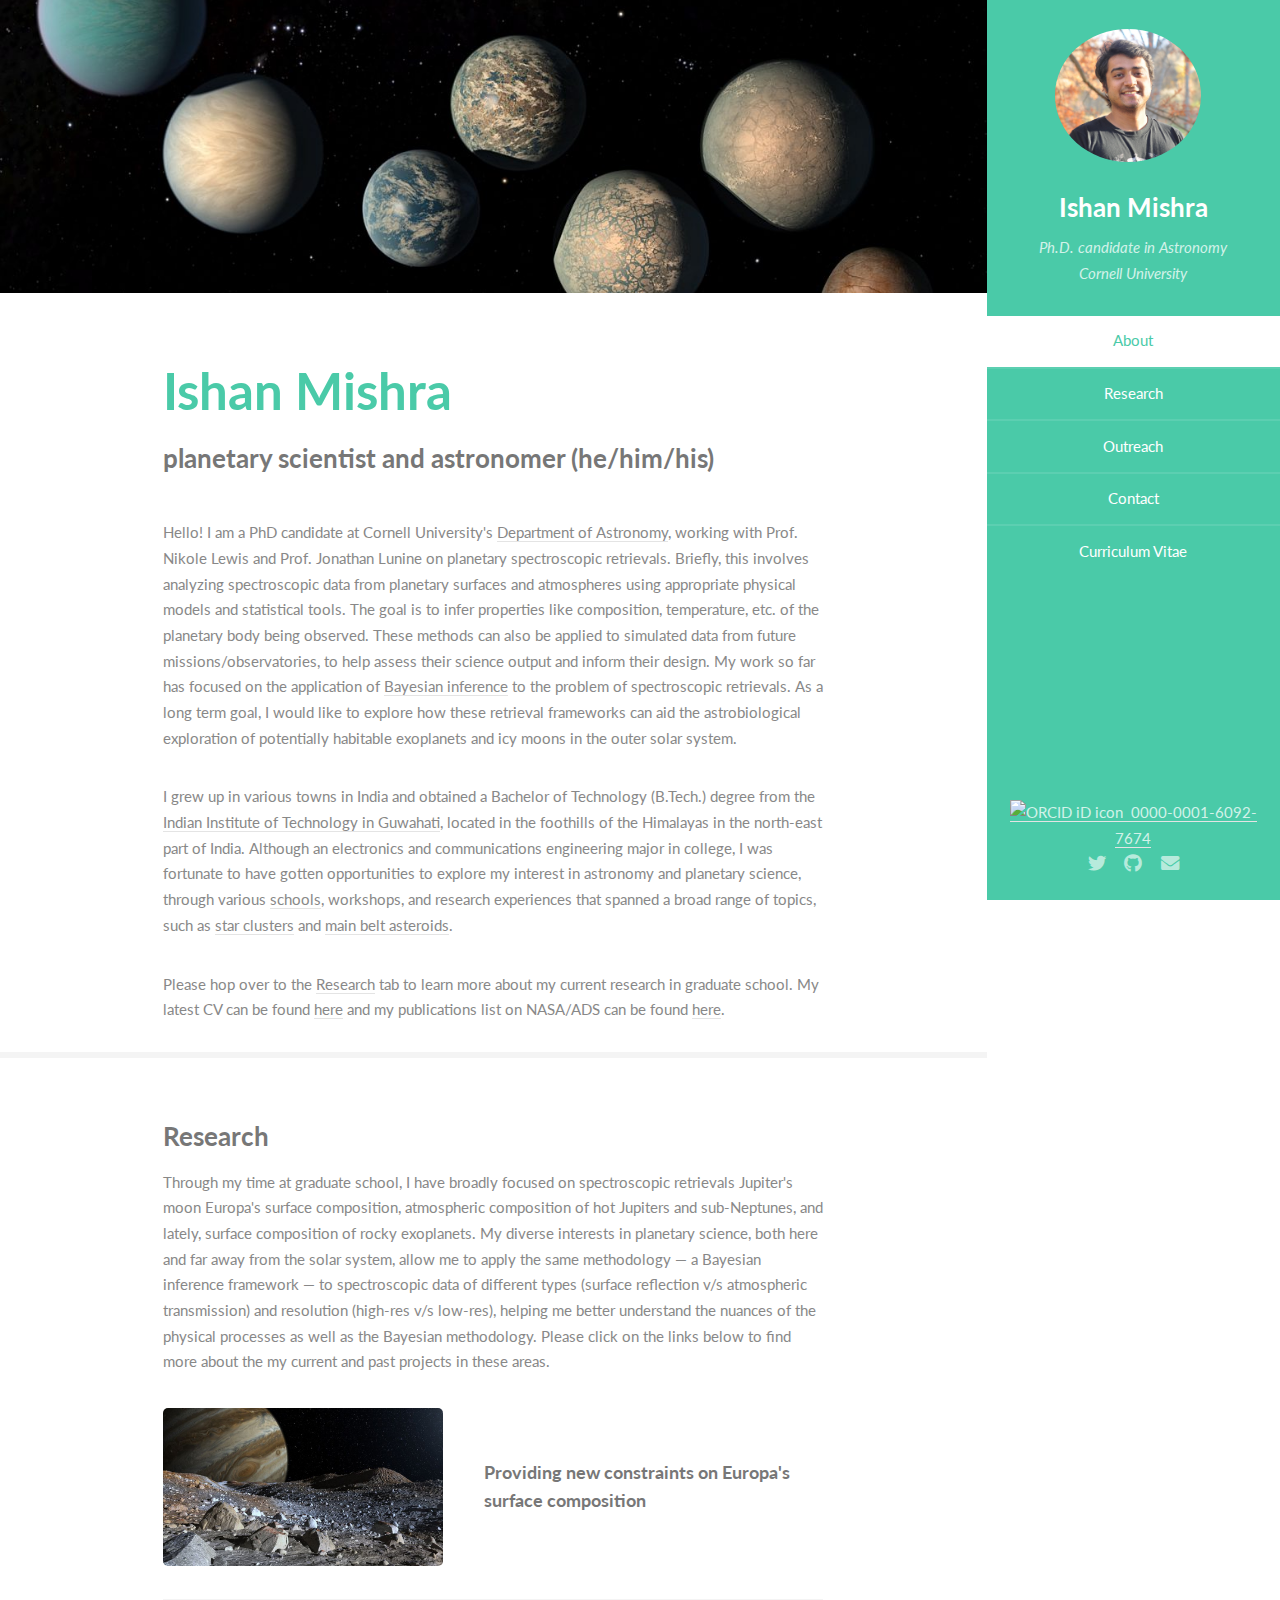
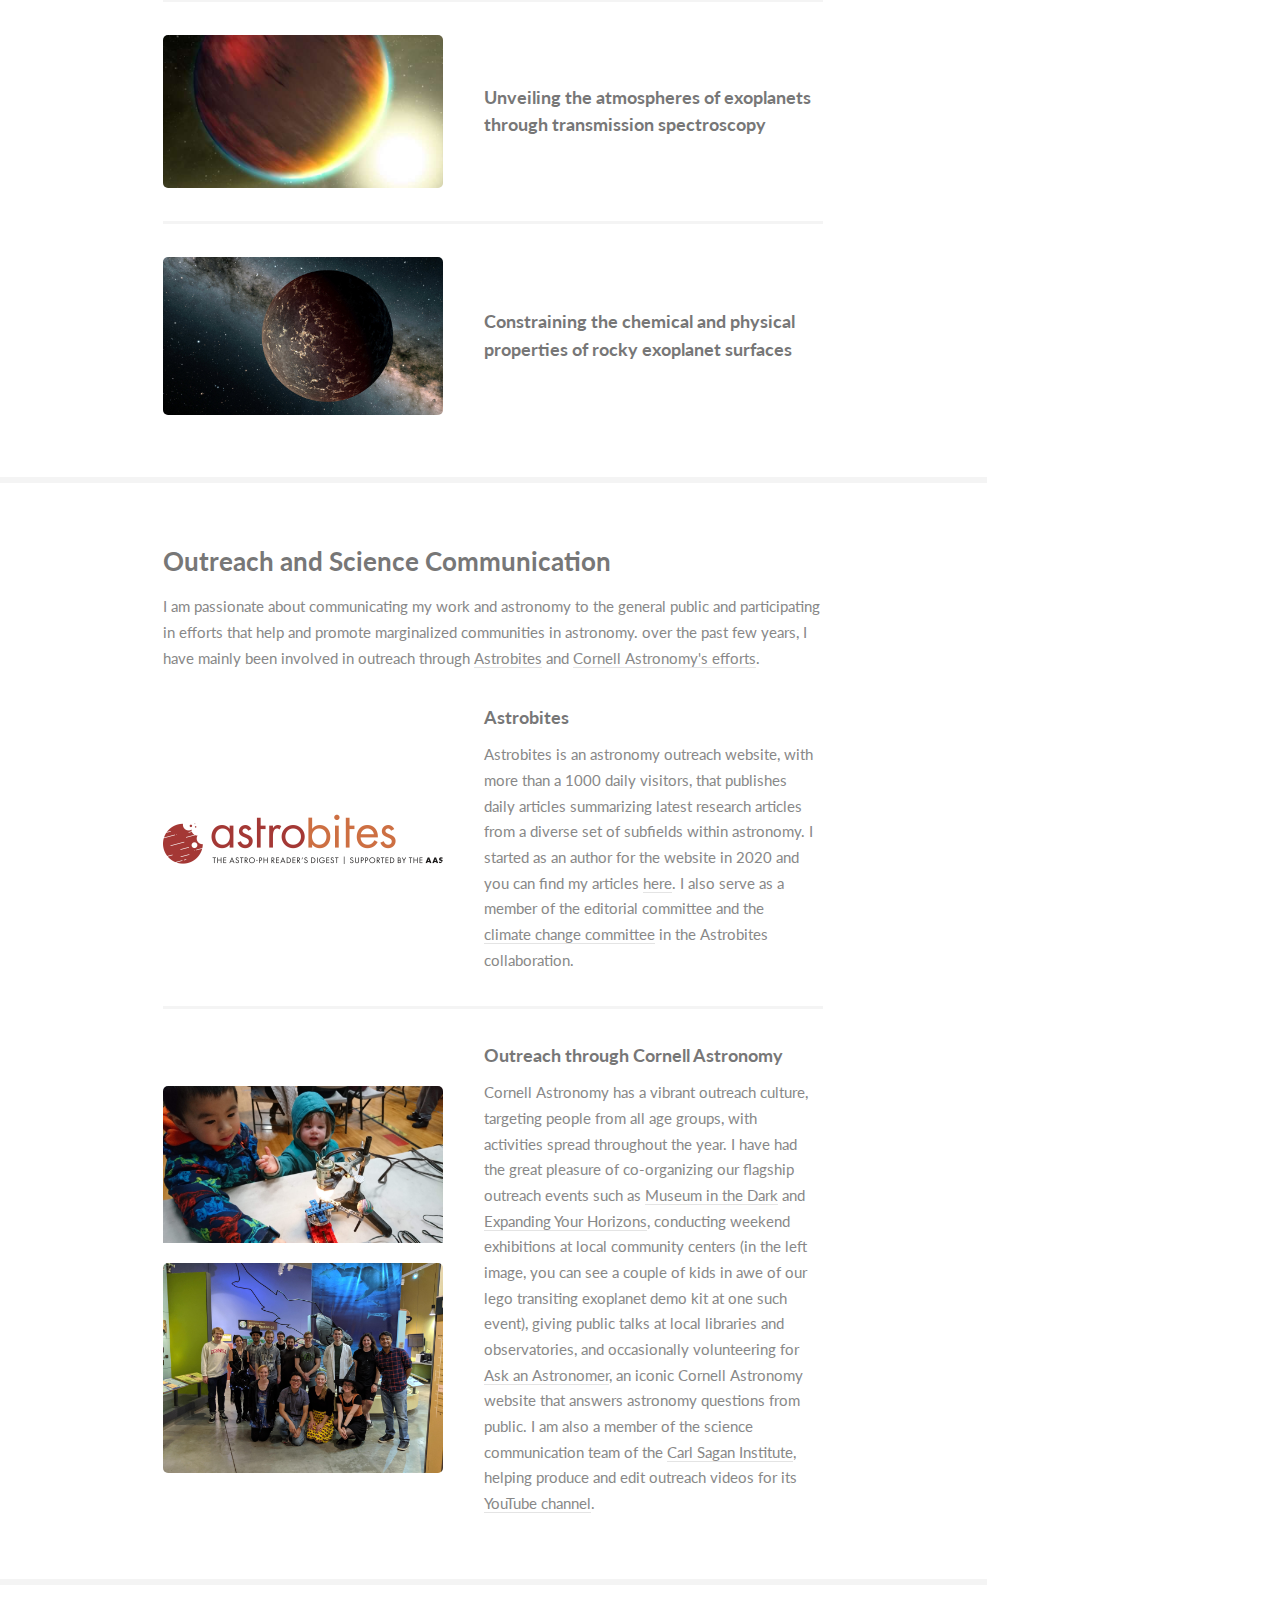
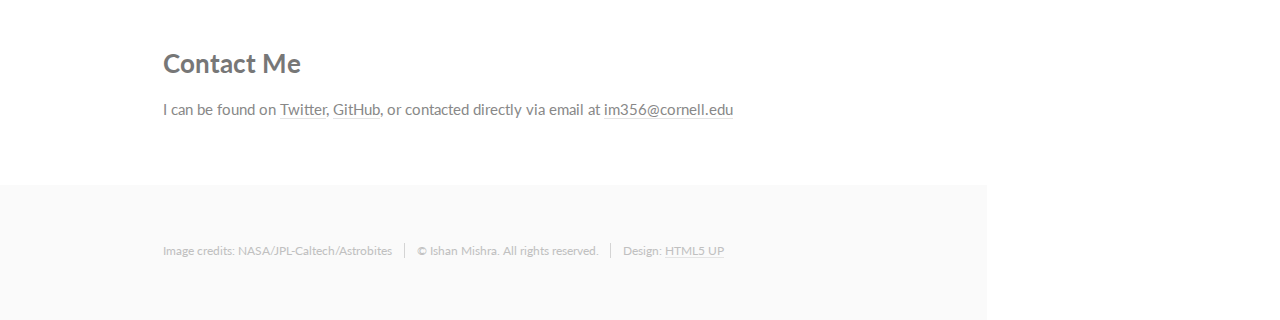
==== commit c2abb525: "updated website" ====
--- a/index.html
+++ b/index.html
@@ -27,7 +27,7 @@
 						<li><a href="#two">Research</a></li>
 						<li><a href="#three">Outreach</a></li>
 						<li><a href="#four">Contact</a></li>
-						<li><a href="CV_2022.pdf">Curriculum Vitae</a></li>
+						<li><a href="CV.pdf">Curriculum Vitae</a></li>
 					</ul>
 				</nav>
 				<footer>
@@ -56,7 +56,7 @@
 										<h2>Ishan Mishra</h2>
 										<p>planetary scientist and astronomer (he/him/his)</p>
 									</header>
-									<p>Hi! I am a PhD candidate at Cornell University's <a href='https://astro.cornell.edu/'>Department of Astronomy</a>. I am interested in statistical techniques, primarily <a href="https://adrian.pw/blog/fitting-a-line/#The-Bayesian-approach">Bayesian statistics</a>, that help us extract the most amount of information from spectroscopic data of planetary bodies in and beyond our solar system. I am also interested in applying these techniques to asses and aid the development of future missions to advance our understanding through spectroscopy of planetary objects near and far. </p>
+									<p>Hello! I am a PhD candidate at Cornell University's <a href='https://astro.cornell.edu/'>Department of Astronomy</a>, working with Prof. Nikole Lewis and Prof. Jonathan Lunine on planetary spectroscopic retrievals. Briefly, this involves analyzing spectroscopic data from planetary surfaces and atmospheres using appropriate physical models and statistical tools. The goal is to infer properties like composition, temperature, etc. of the planetary body being observed. These methods can also be applied to simulated data from future missions/observatories, to help assess their science output and inform their design. My work so far has focused on the application of <a href="https://adrian.pw/blog/fitting-a-line/#The-Bayesian-approach">Bayesian inference</a> to the problem of spectroscopic retrievals. As a long term goal, I would like to explore how these retrieval frameworks can aid the astrobiological exploration of potentially habitable exoplanets and icy moons in the outer solar system.</p>
 
 									<p>I grew up in various towns in India and obtained a Bachelor of Technology (B.Tech.) degree from the <a href="https://www.iitg.ac.in/">Indian Institute of Technology in Guwahati</a>, located in the foothills of the Himalayas in the north-east part of India. Although an electronics and communications engineering major in college, I was fortunate to have gotten opportunities to explore my interest in astronomy and planetary science, through various <a href="http://www.iucaa.in/Stu-Prog-ISSIA.html">schools</a>, workshops, and research experiences that spanned a broad range of topics, such as <a href="https://ui.adsabs.harvard.edu/abs/2017ApJ...847..138B/abstract">star clusters</a> and <a href="https://ui.adsabs.harvard.edu/abs/2017AAS...22911204S/abstract">main belt asteroids</a>. </p>
 
@@ -96,13 +96,13 @@
 							<section id="three">
 								<div class="container">
 									<h3>Outreach and Science Communication</h3>
-									<p>I am passionate about communicating my work and astronomy to the general public and participating in efforts that help and promote marginalized communities in astronomy. over the past few years, I have mainly been involved in outreach through <a href="https://astrobites.org">Astrobites</a> and <a href="https://astro.cornell.edu/outreach">Cornell Astronomy's efforts</a>.</p>
+									<p>I am passionate about communicating my work and astronomy to the general public and participating in efforts that help and promote marginalized communities in astronomy. over the past few years, I have mainly been involved in outreach through <a href="https://astrobites.org">Astrobites</a> and <a href="https://astro.cornell.edu/outreach"> Cornell Astronomy's efforts</a>.</p>
 									<div class="features">
 										<article>
 											<a class="image"><img src="images/astrobites.png" alt="" /></a>
 											<div class="inner">
 												<h4>Astrobites</h4>
-												<p>Astrobites is an astronomy outreach website, with more than a 1000 daily visitors, that publishes daily articles summarizing latest research articles from a diverse set of subfields within astronomy. I started as an author for the website in 2020 and you can find my articles <a href="https://astrobites.org/author/imishra/">here</a>. I also serve as a member of the editorial committee of the Astrobites collaboration.</p>
+												<p>Astrobites is an astronomy outreach website, with more than a 1000 daily visitors, that publishes daily articles summarizing latest research articles from a diverse set of subfields within astronomy. I started as an author for the website in 2020 and you can find my articles <a href="https://astrobites.org/author/imishra/">here</a>. I also serve as a member of the editorial committee and the <a href="https://astrobites.org/category/climate-change/">climate change committee</a> in the Astrobites collaboration.</p>
 											</div>
 										</article>
 										<article>
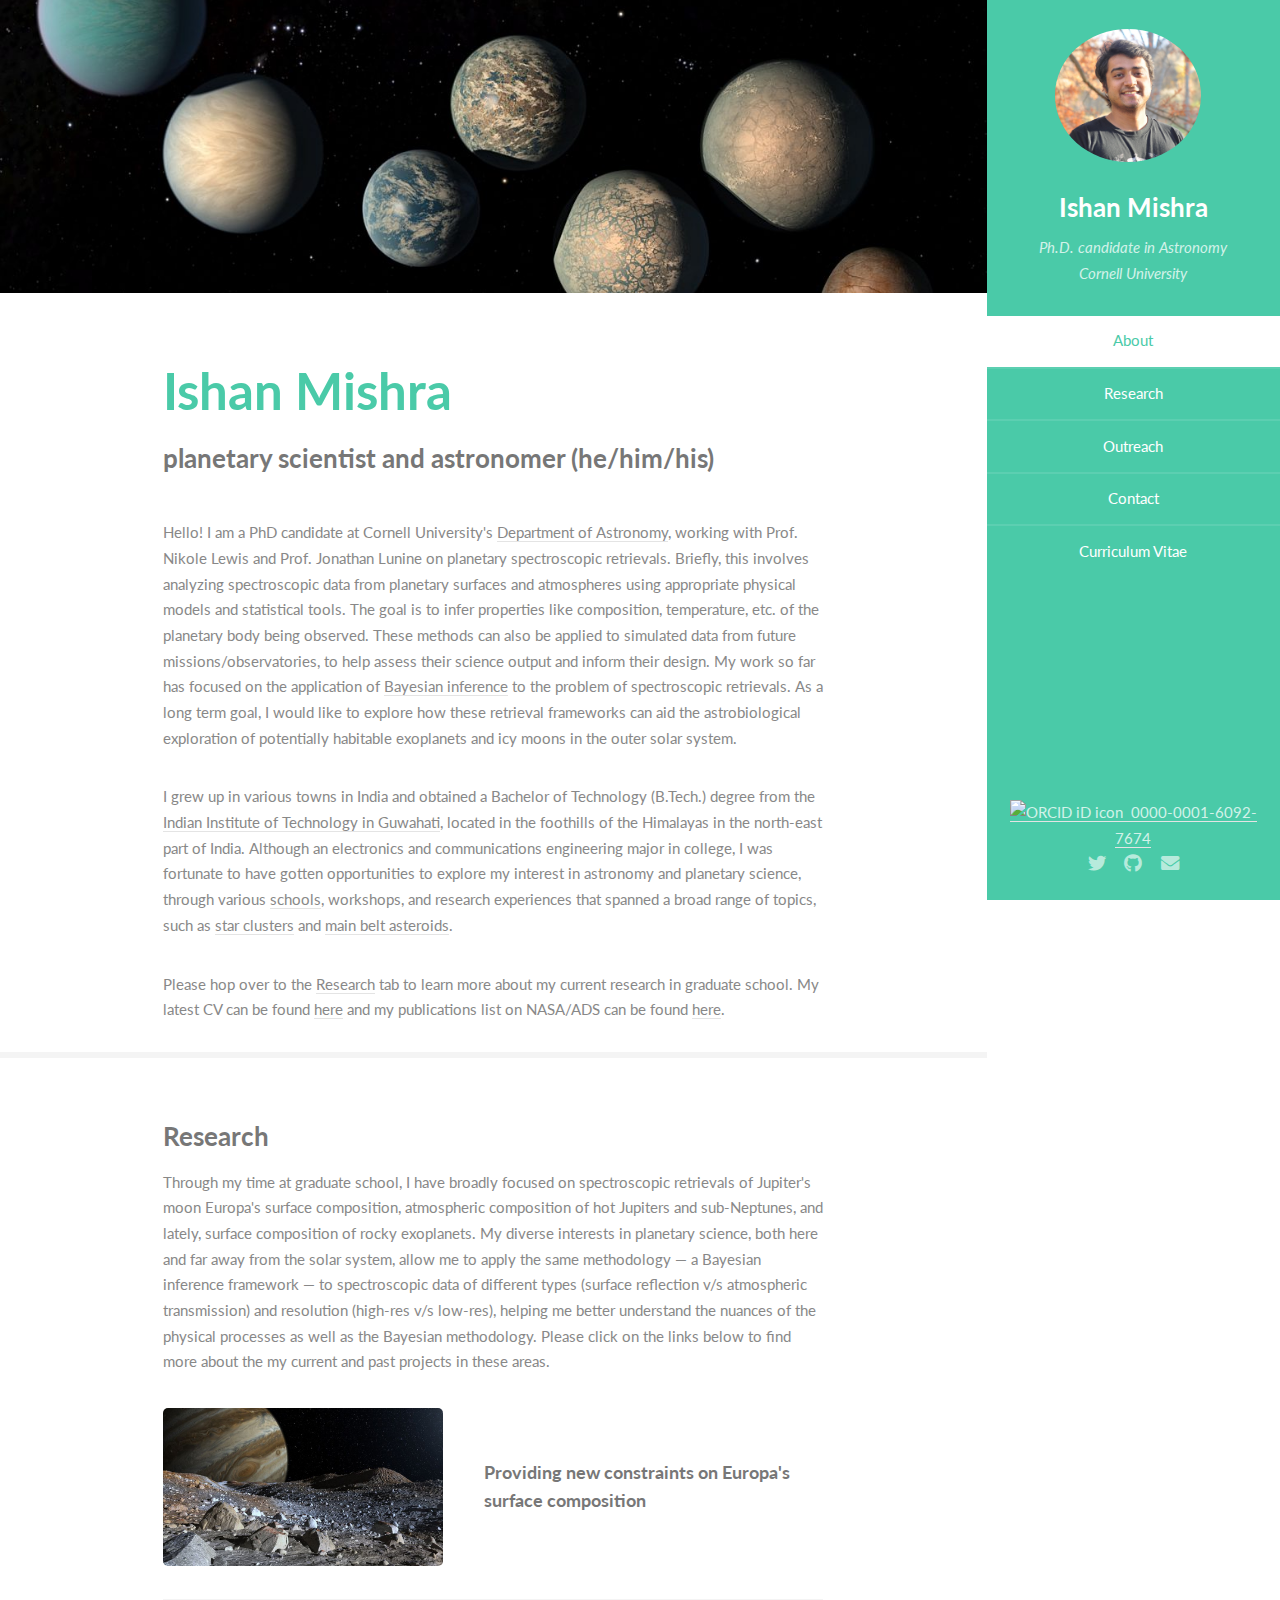
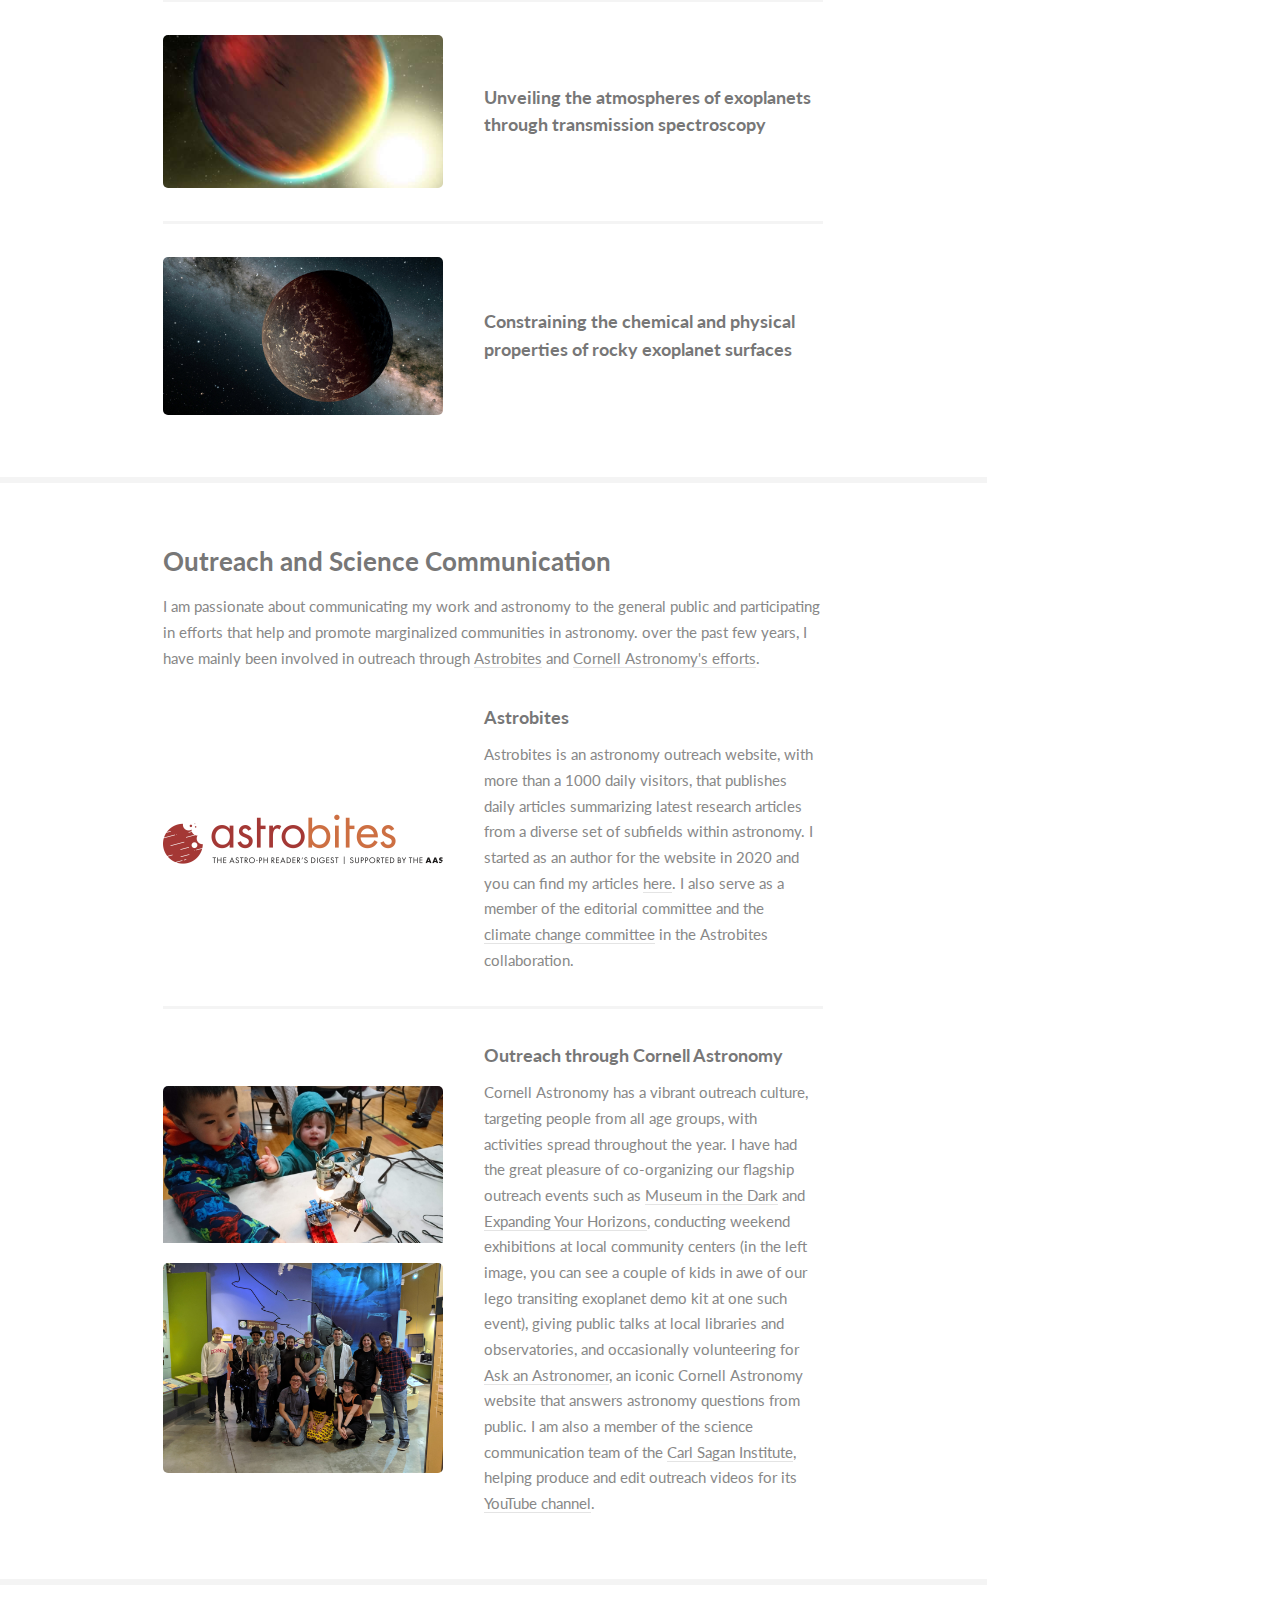
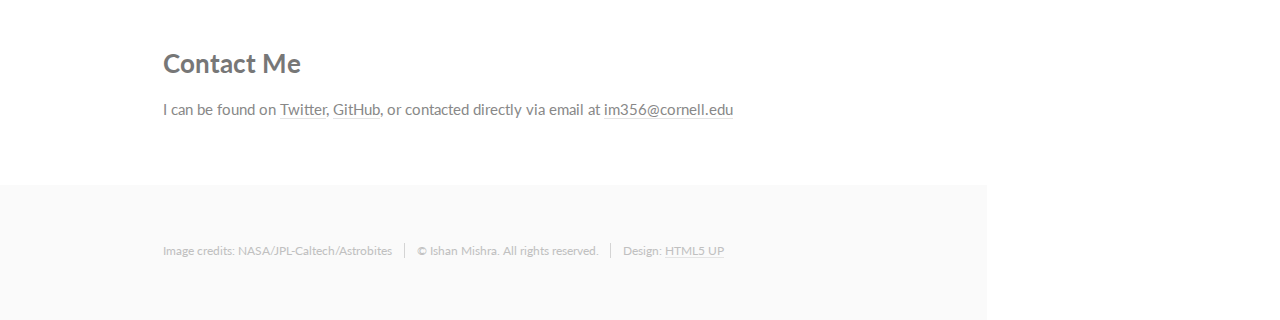
==== commit 4b8a5a37: "grammatical correction" ====
--- a/index.html
+++ b/index.html
@@ -68,7 +68,7 @@
 							<section id="two">
 								<div class="container">
 									<h3>Research</h3>
-									<p>Through my time at graduate school, I have broadly focused on spectroscopic retrievals Jupiter's moon Europa's surface composition, atmospheric composition of hot Jupiters and sub-Neptunes, and lately, surface composition of rocky exoplanets. My diverse interests in planetary science, both here and far away from the solar system, allow me to apply the same methodology &mdash; a Bayesian inference framework &mdash; to spectroscopic data of different types (surface reflection v/s atmospheric transmission) and resolution (high-res v/s low-res), helping me better understand the nuances of the physical processes as well as the Bayesian methodology. Please click on the links below to find more about the my current and past projects in these areas.  </p>
+									<p>Through my time at graduate school, I have broadly focused on spectroscopic retrievals of  Jupiter's moon Europa's surface composition, atmospheric composition of hot Jupiters and sub-Neptunes, and lately, surface composition of rocky exoplanets. My diverse interests in planetary science, both here and far away from the solar system, allow me to apply the same methodology &mdash; a Bayesian inference framework &mdash; to spectroscopic data of different types (surface reflection v/s atmospheric transmission) and resolution (high-res v/s low-res), helping me better understand the nuances of the physical processes as well as the Bayesian methodology. Please click on the links below to find more about the my current and past projects in these areas.  </p>
 									<div class="features">
 										<article>
 											<a href="Europa.html" class="image"><img src="images/europa.jpg" alt="" /></a>
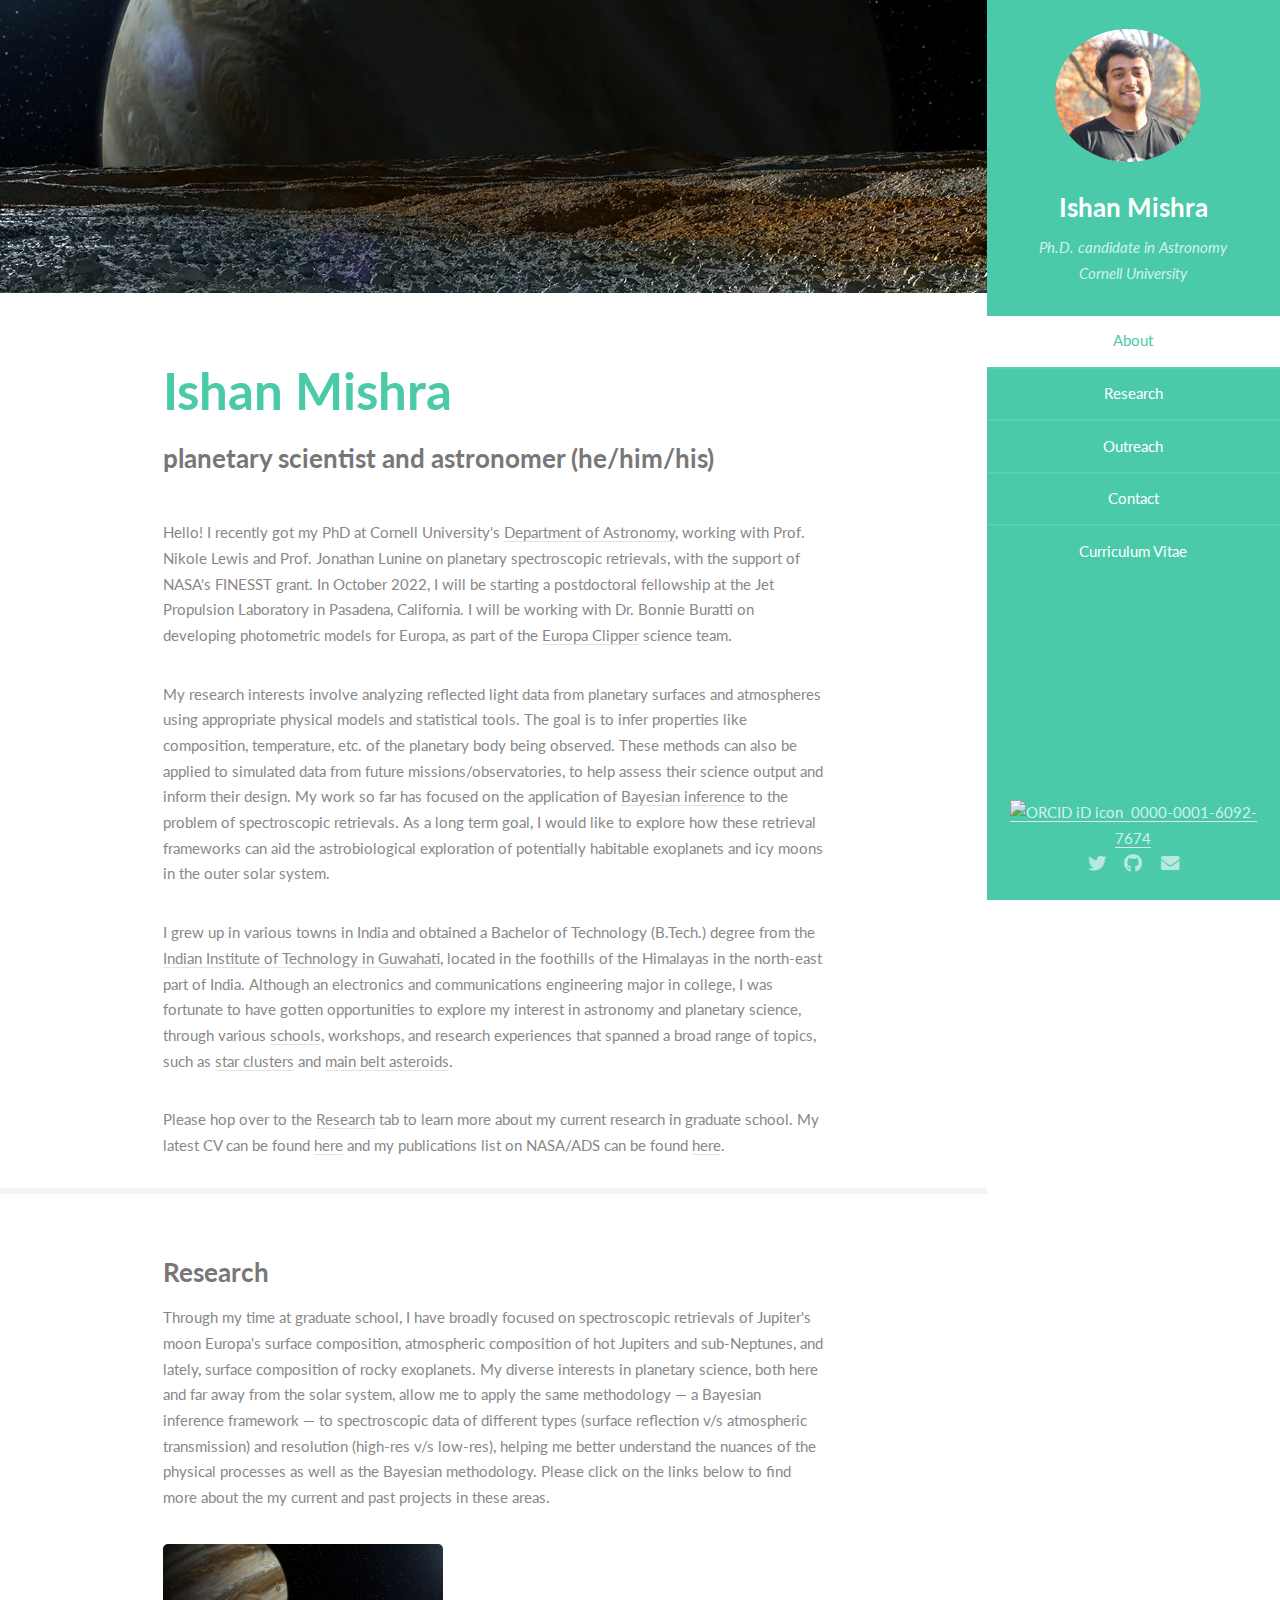
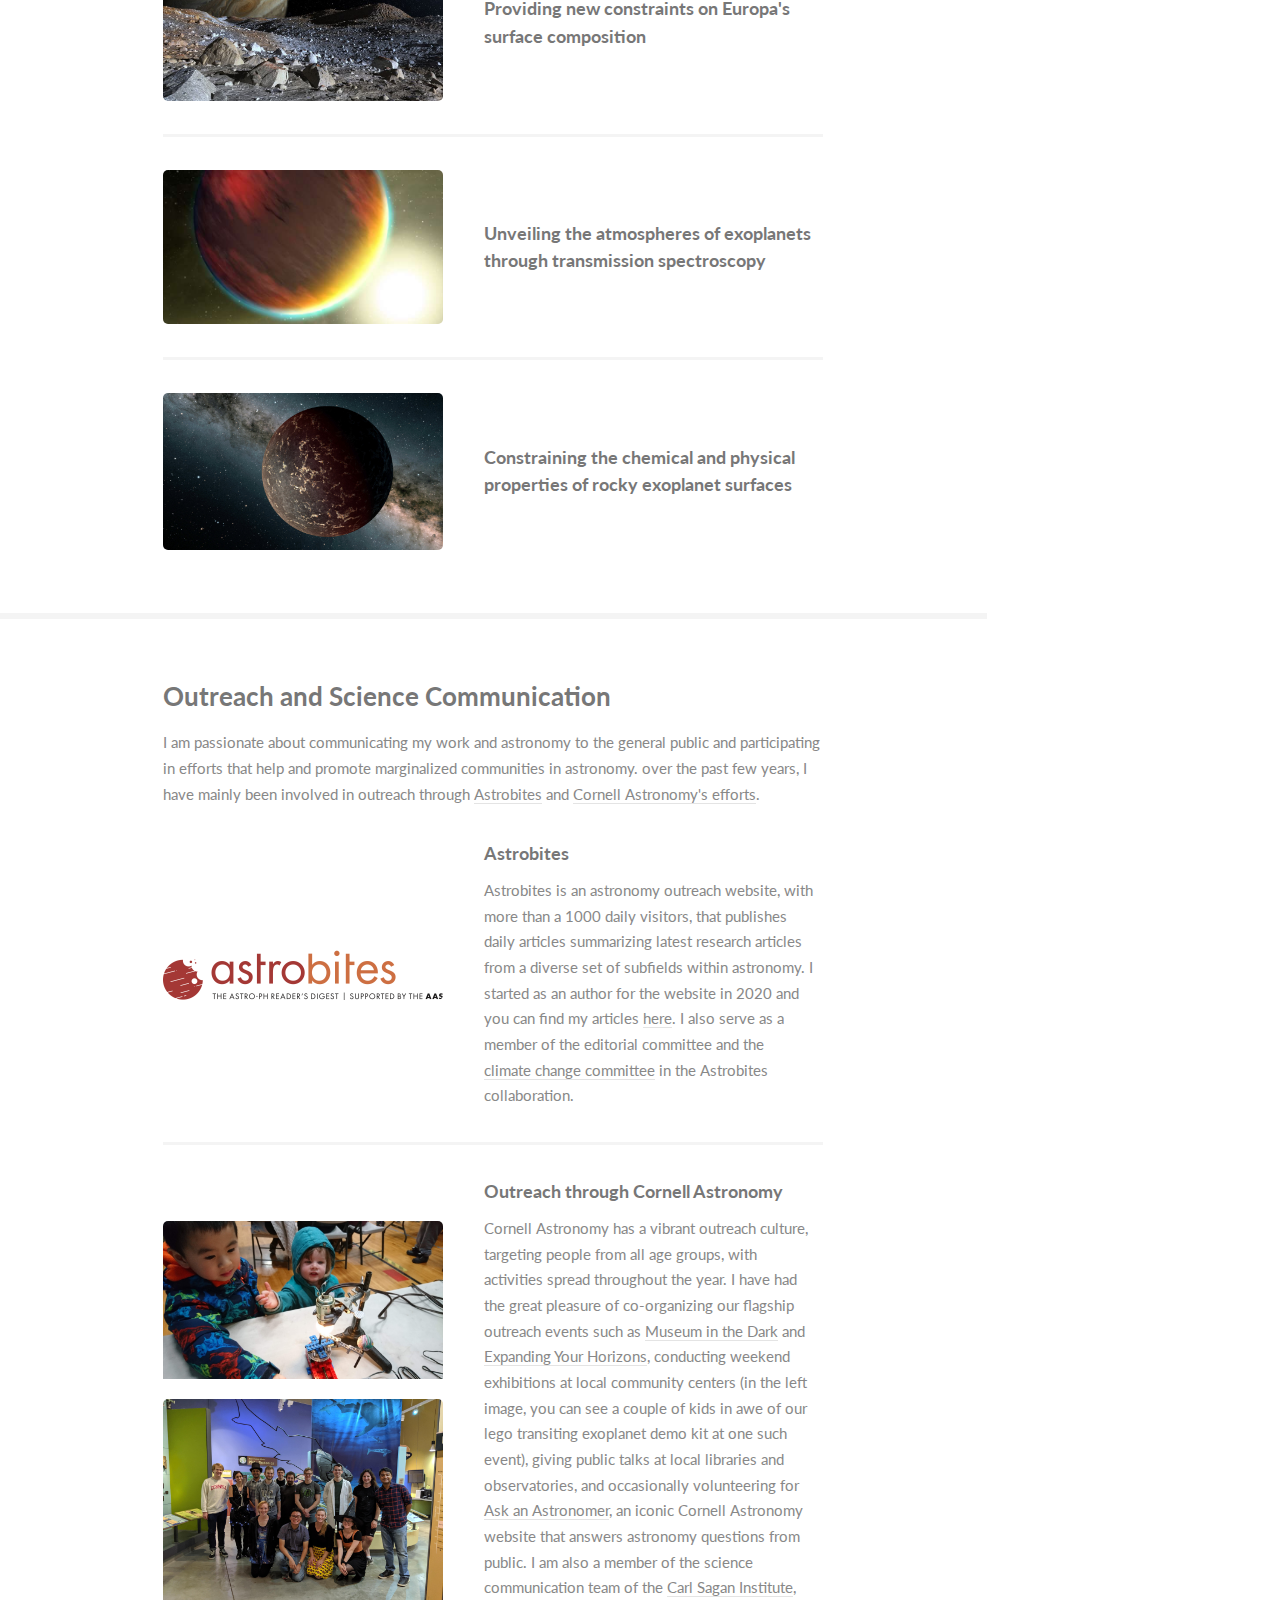
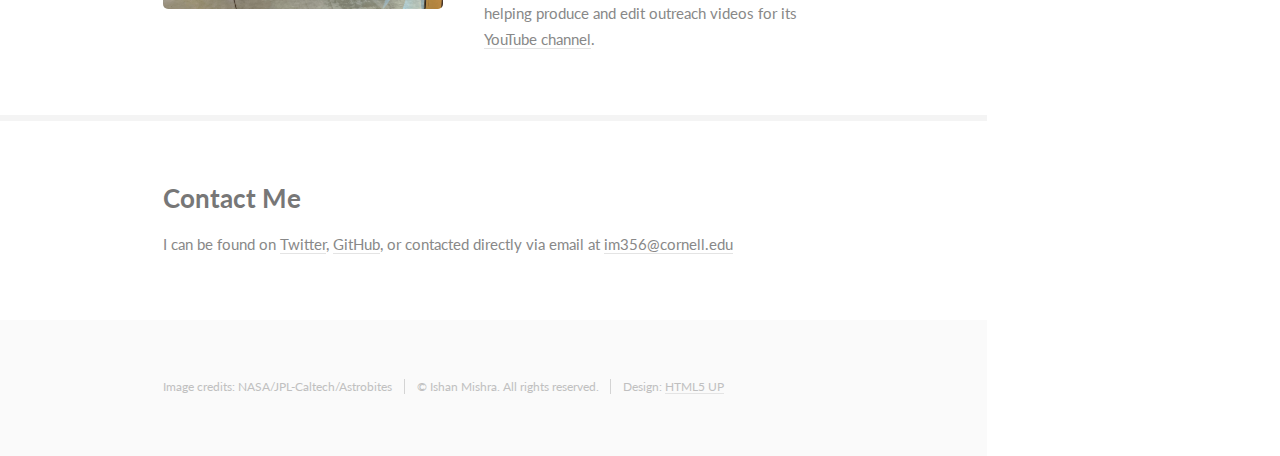
==== commit 55685701: "updated introduction with JPL details" ====
--- a/index.html
+++ b/index.html
@@ -49,14 +49,16 @@
 						<!-- One -->
 							<section id="one">
 								<div class="image main" data-position="center">
-									<img src="images/banner.jpg" alt="" />
+									<img src="images/europa_illustration.webp" alt="" />
 								</div>
 								<div class="container">
 									<header class="major">
 										<h2>Ishan Mishra</h2>
 										<p>planetary scientist and astronomer (he/him/his)</p>
 									</header>
-									<p>Hello! I am a PhD candidate at Cornell University's <a href='https://astro.cornell.edu/'>Department of Astronomy</a>, working with Prof. Nikole Lewis and Prof. Jonathan Lunine on planetary spectroscopic retrievals. Briefly, this involves analyzing spectroscopic data from planetary surfaces and atmospheres using appropriate physical models and statistical tools. The goal is to infer properties like composition, temperature, etc. of the planetary body being observed. These methods can also be applied to simulated data from future missions/observatories, to help assess their science output and inform their design. My work so far has focused on the application of <a href="https://adrian.pw/blog/fitting-a-line/#The-Bayesian-approach">Bayesian inference</a> to the problem of spectroscopic retrievals. As a long term goal, I would like to explore how these retrieval frameworks can aid the astrobiological exploration of potentially habitable exoplanets and icy moons in the outer solar system.</p>
+									<p>Hello! I recently got my PhD at Cornell University's <a href='https://astro.cornell.edu/'>Department of Astronomy</a>, working with Prof. Nikole Lewis and Prof. Jonathan Lunine on planetary spectroscopic retrievals, with the support of NASA's FINESST grant. In October 2022, I will be starting a postdoctoral fellowship at the Jet Propulsion Laboratory in Pasadena, California. I will be working with Dr. Bonnie Buratti on developing photometric models for Europa, as part of the <a href='https://www.jpl.nasa.gov/missions/europa-clipper'>Europa Clipper</a> science team. </p>
+
+									<p> My research interests involve analyzing reflected light data from planetary surfaces and atmospheres using appropriate physical models and statistical tools. The goal is to infer properties like composition, temperature, etc. of the planetary body being observed. These methods can also be applied to simulated data from future missions/observatories, to help assess their science output and inform their design. My work so far has focused on the application of <a href="https://adrian.pw/blog/fitting-a-line/#The-Bayesian-approach">Bayesian inference</a> to the problem of spectroscopic retrievals. As a long term goal, I would like to explore how these retrieval frameworks can aid the astrobiological exploration of potentially habitable exoplanets and icy moons in the outer solar system.</p>
 
 									<p>I grew up in various towns in India and obtained a Bachelor of Technology (B.Tech.) degree from the <a href="https://www.iitg.ac.in/">Indian Institute of Technology in Guwahati</a>, located in the foothills of the Himalayas in the north-east part of India. Although an electronics and communications engineering major in college, I was fortunate to have gotten opportunities to explore my interest in astronomy and planetary science, through various <a href="http://www.iucaa.in/Stu-Prog-ISSIA.html">schools</a>, workshops, and research experiences that spanned a broad range of topics, such as <a href="https://ui.adsabs.harvard.edu/abs/2017ApJ...847..138B/abstract">star clusters</a> and <a href="https://ui.adsabs.harvard.edu/abs/2017AAS...22911204S/abstract">main belt asteroids</a>. </p>
 
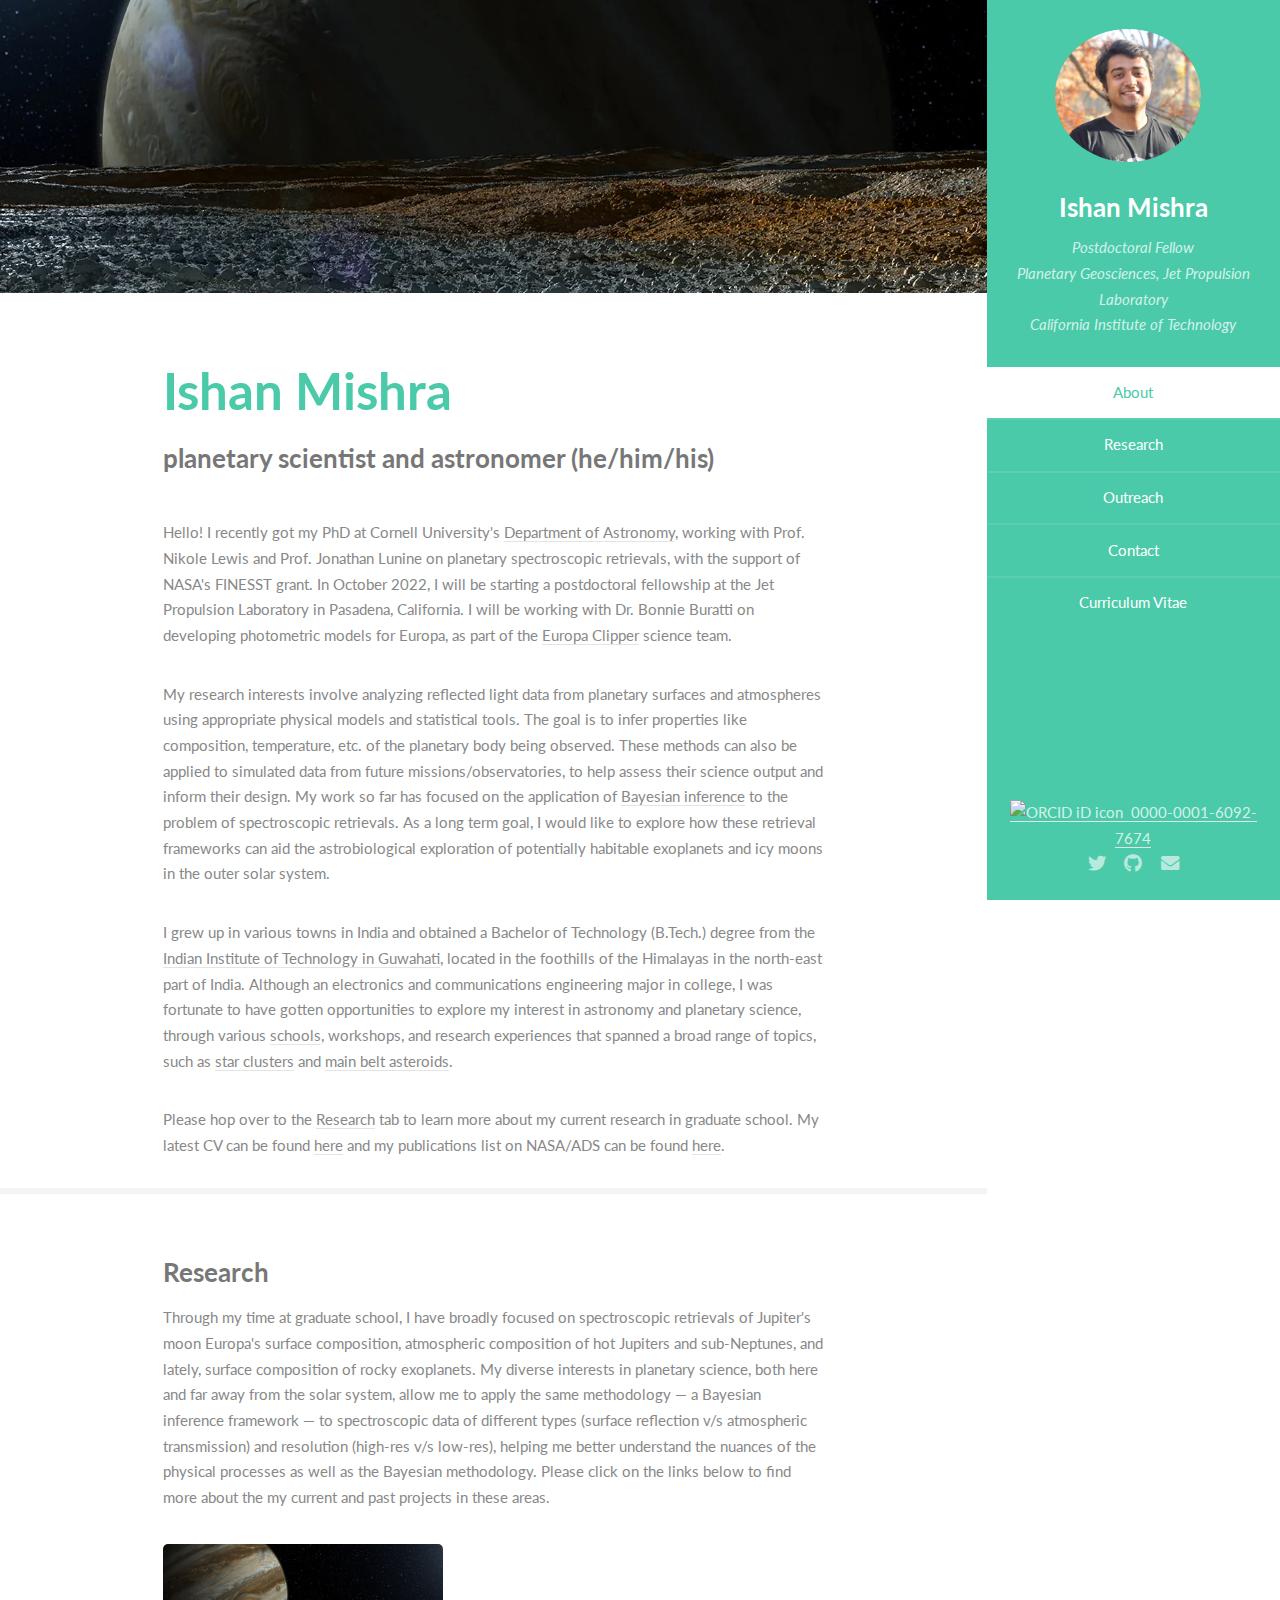
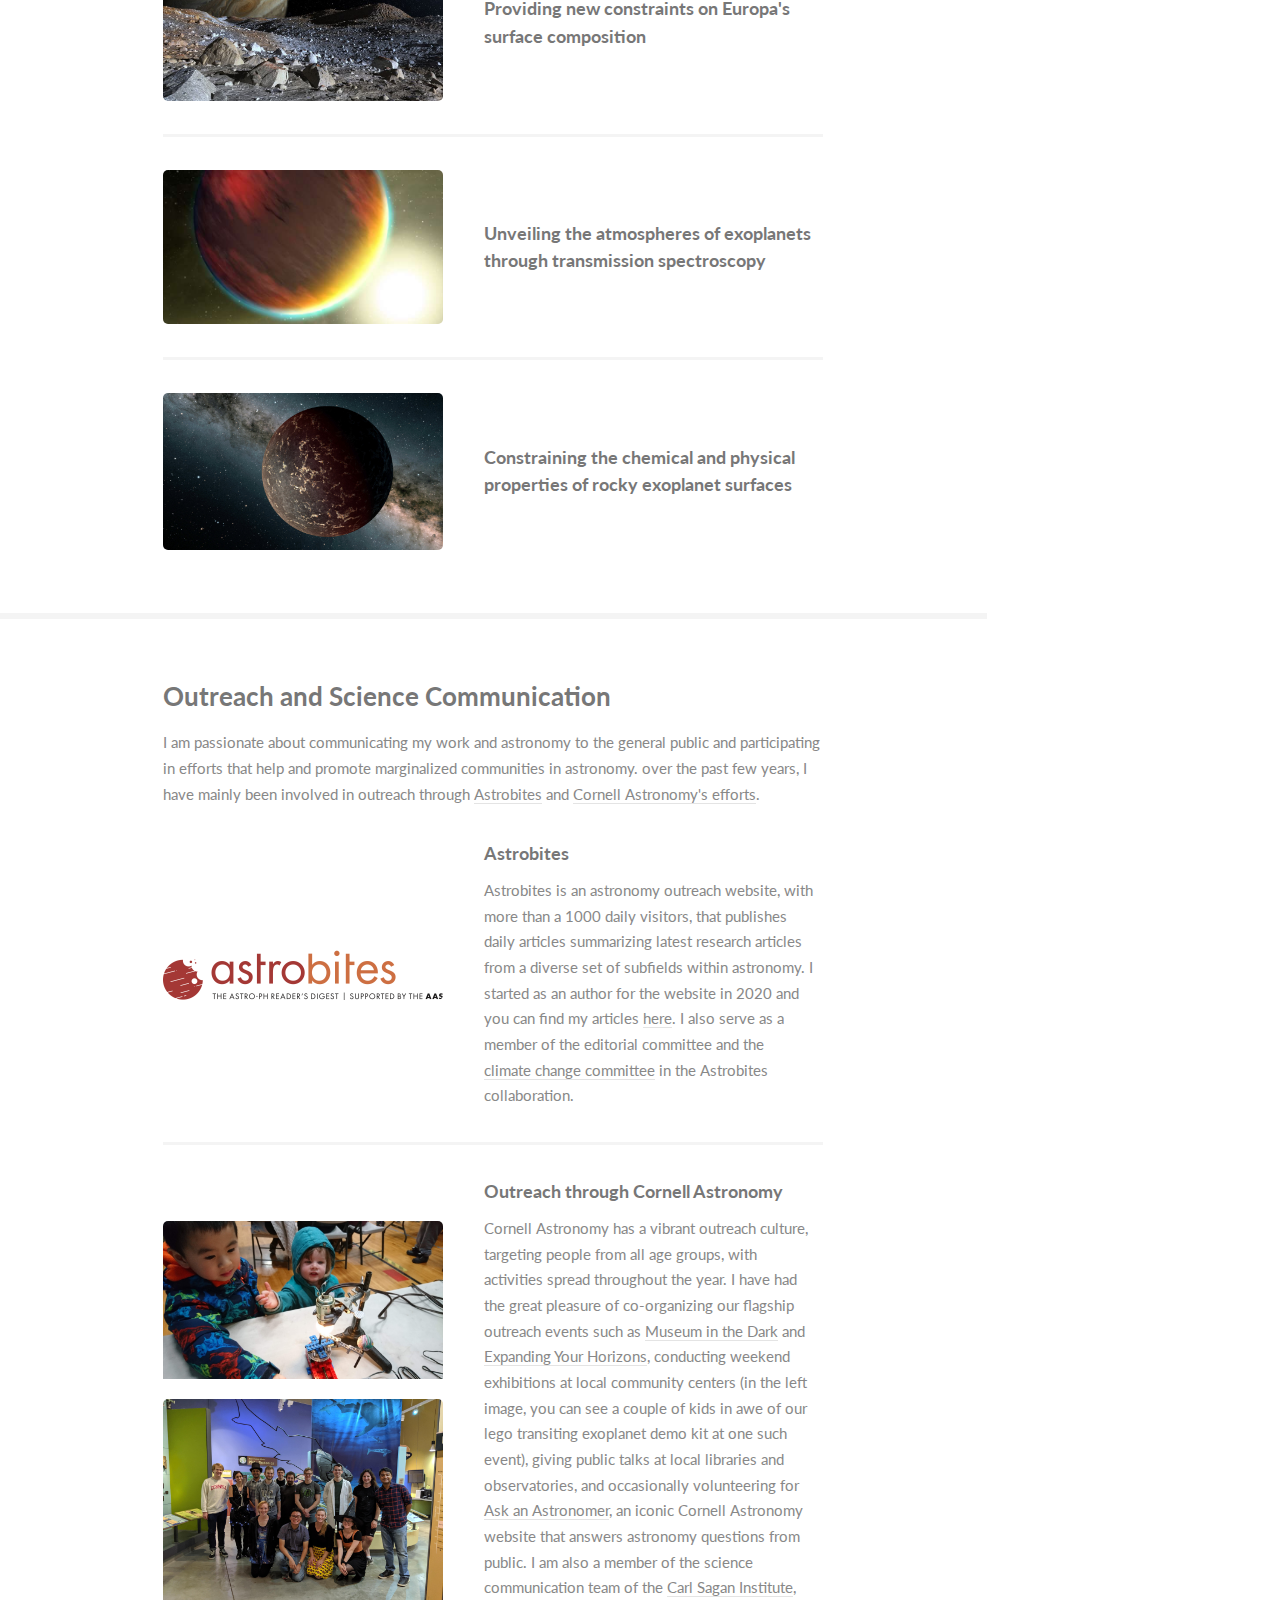
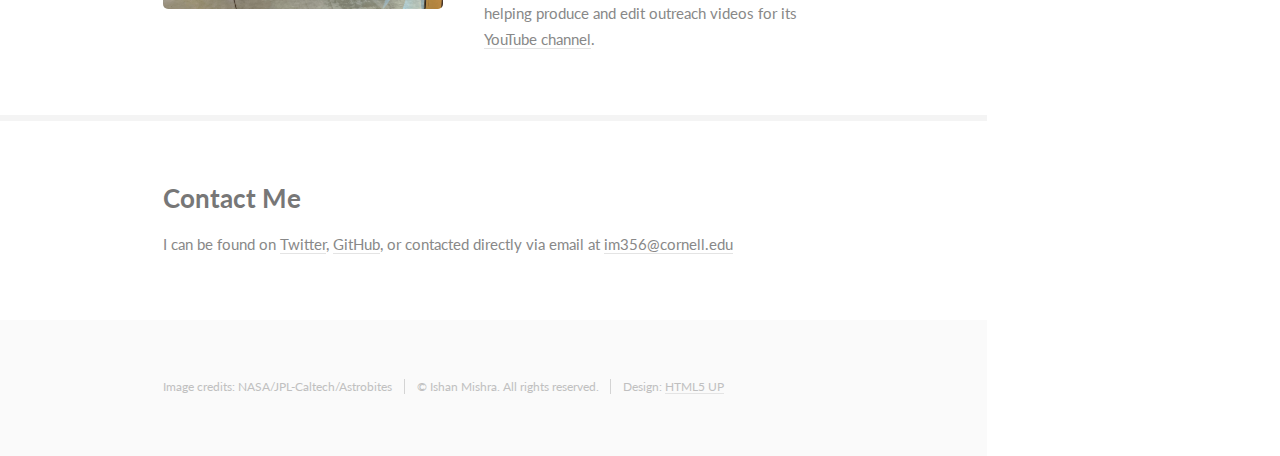
==== commit 2ba6f91d: "Updated institutional affiliation" ====
--- a/index.html
+++ b/index.html
@@ -18,8 +18,9 @@
 				<header>
 					<span class="image avatar"><img src="images/potrait.JPG" style="margin:auto; width:125%; margin-left:-20px" alt="" /></span>
 					<h1 id="logo"><a href="#">Ishan Mishra</a></h1>
-					<p>Ph.D. candidate in Astronomy<br />
-					Cornell University</p>
+					<p>Postdoctoral Fellow<br />
+					Planetary Geosciences, Jet Propulsion Laboratory <br/>
+					California Institute of Technology</p>
 				</header>
 				<nav id="nav">
 					<ul>
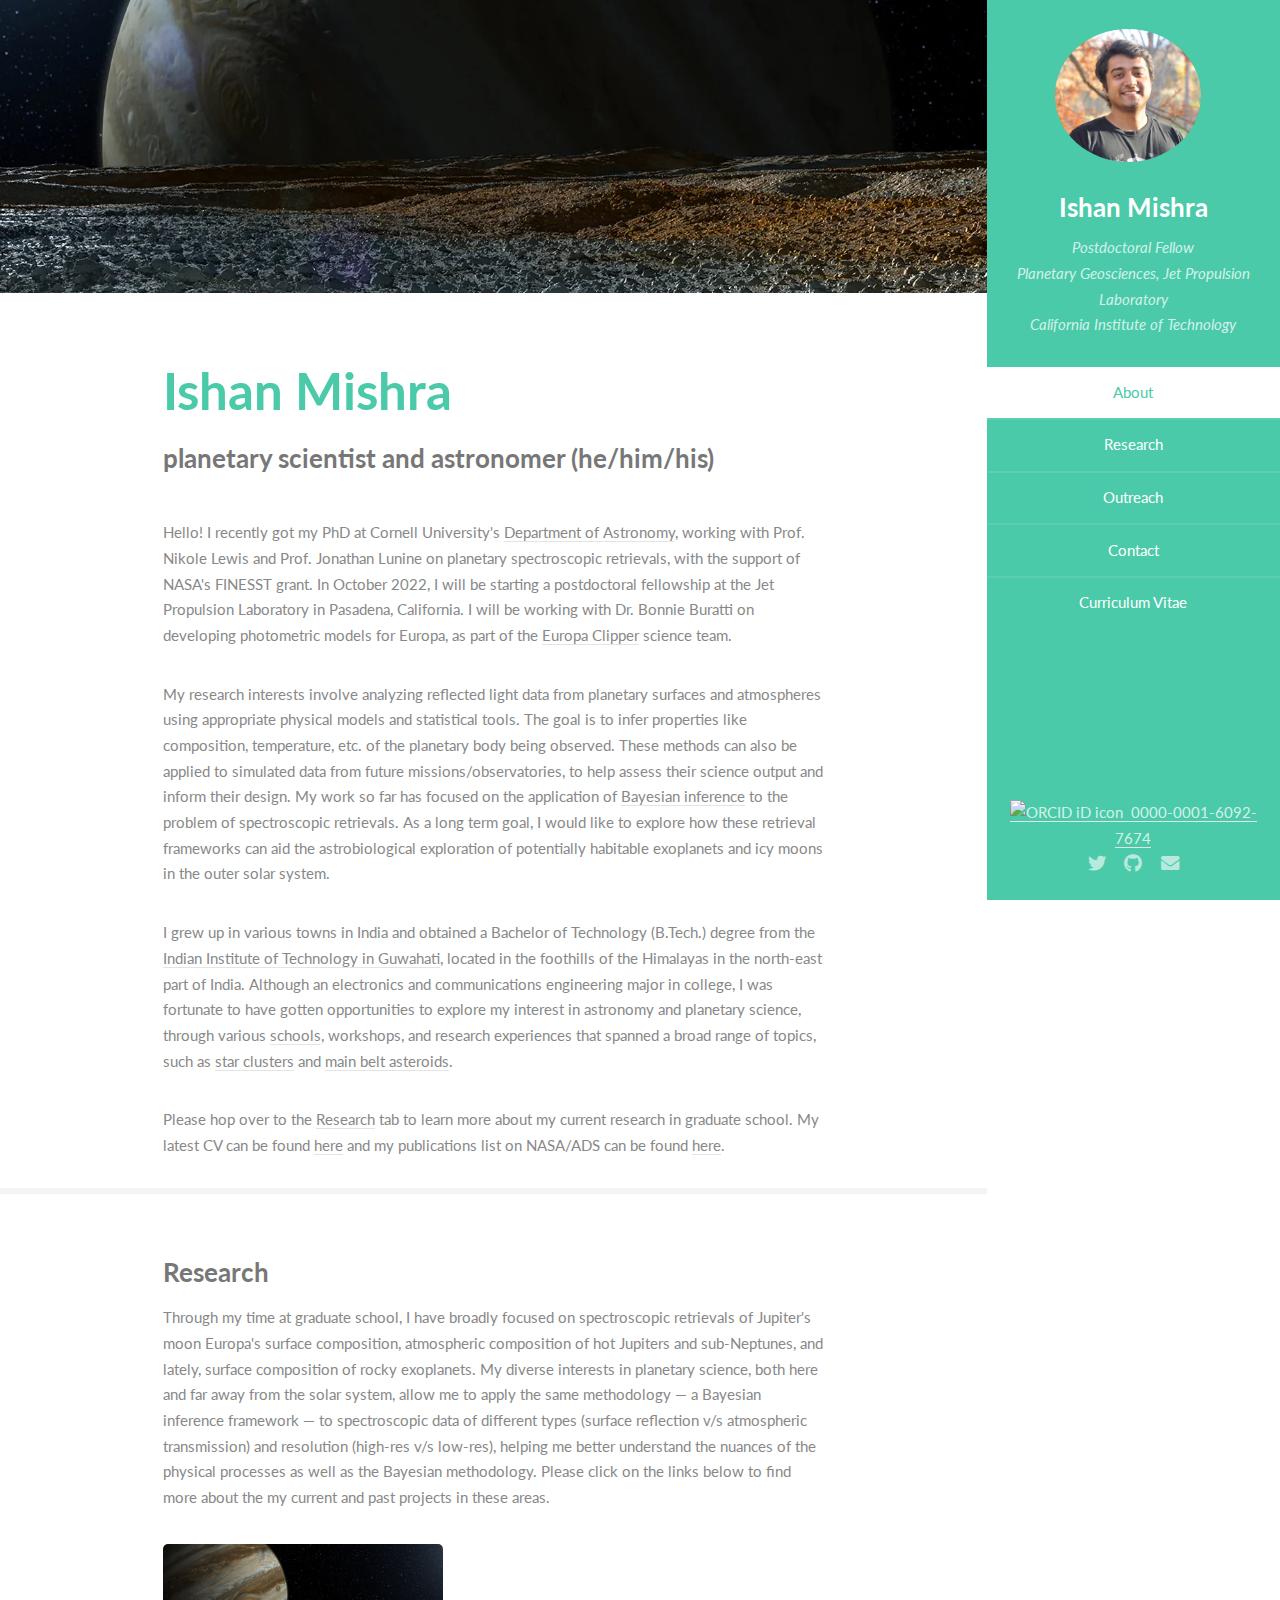
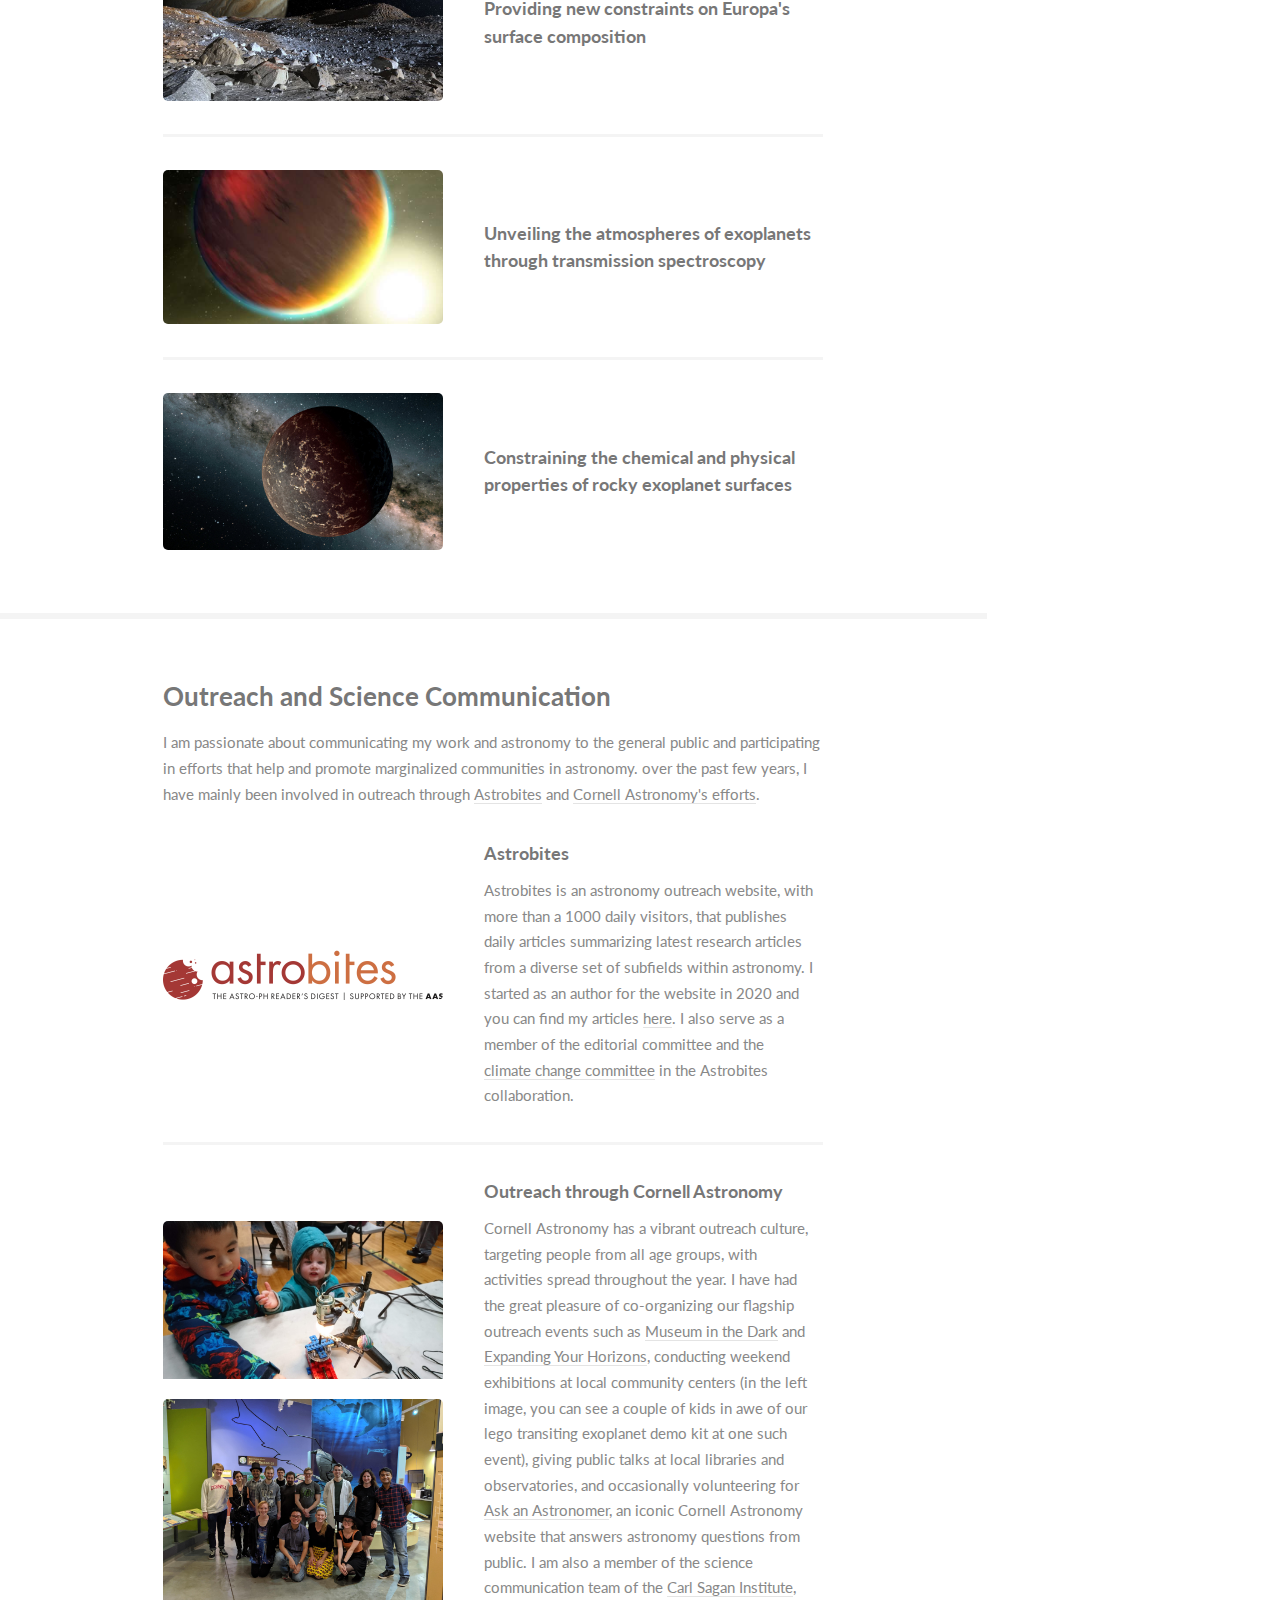
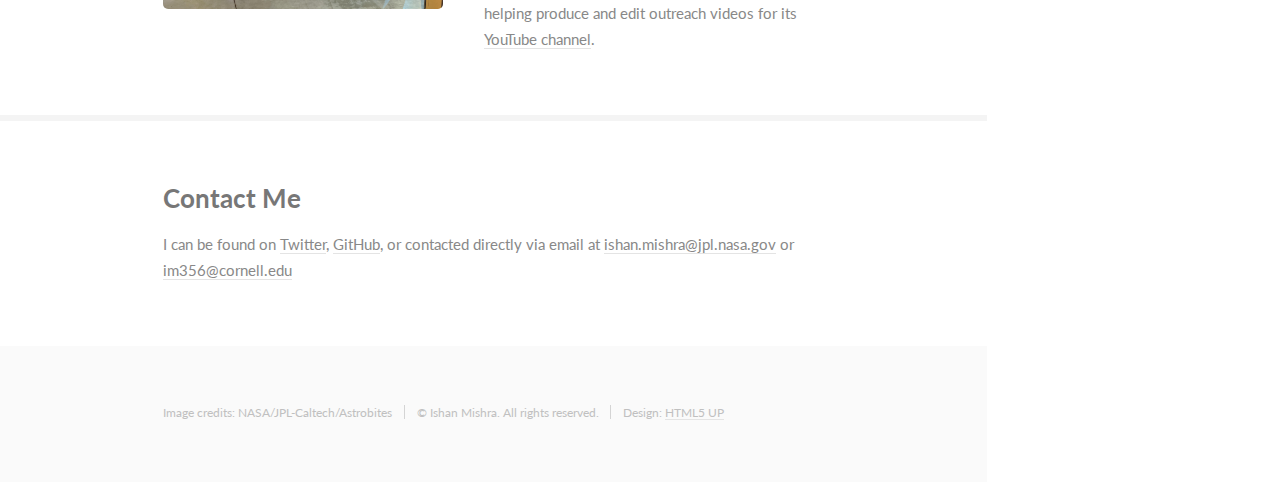
==== commit f5f90e51: "Added JPL email id" ====
--- a/index.html
+++ b/index.html
@@ -123,7 +123,7 @@
 							<section id="four">
 								<div class="container">
 									<h3>Contact Me</h3>
-									<p>I can be found on <a href="https://twitter.com/astro_ishan">Twitter</a>, <a href="https://github.com/ishan-mishra">GitHub</a>, or contacted directly via email at <a href="mailto:im356@cornell.edu">im356@cornell.edu</a></p>
+									<p>I can be found on <a href="https://twitter.com/astro_ishan">Twitter</a>, <a href="https://github.com/ishan-mishra">GitHub</a>, or contacted directly via email at <a href="mailto:ishan.mishra@jpl.nasa.gov">ishan.mishra@jpl.nasa.gov</a> or <a href="mailto:im356@cornell.edu">im356@cornell.edu</a></p>
 
 						<!---
 							<section id="four">
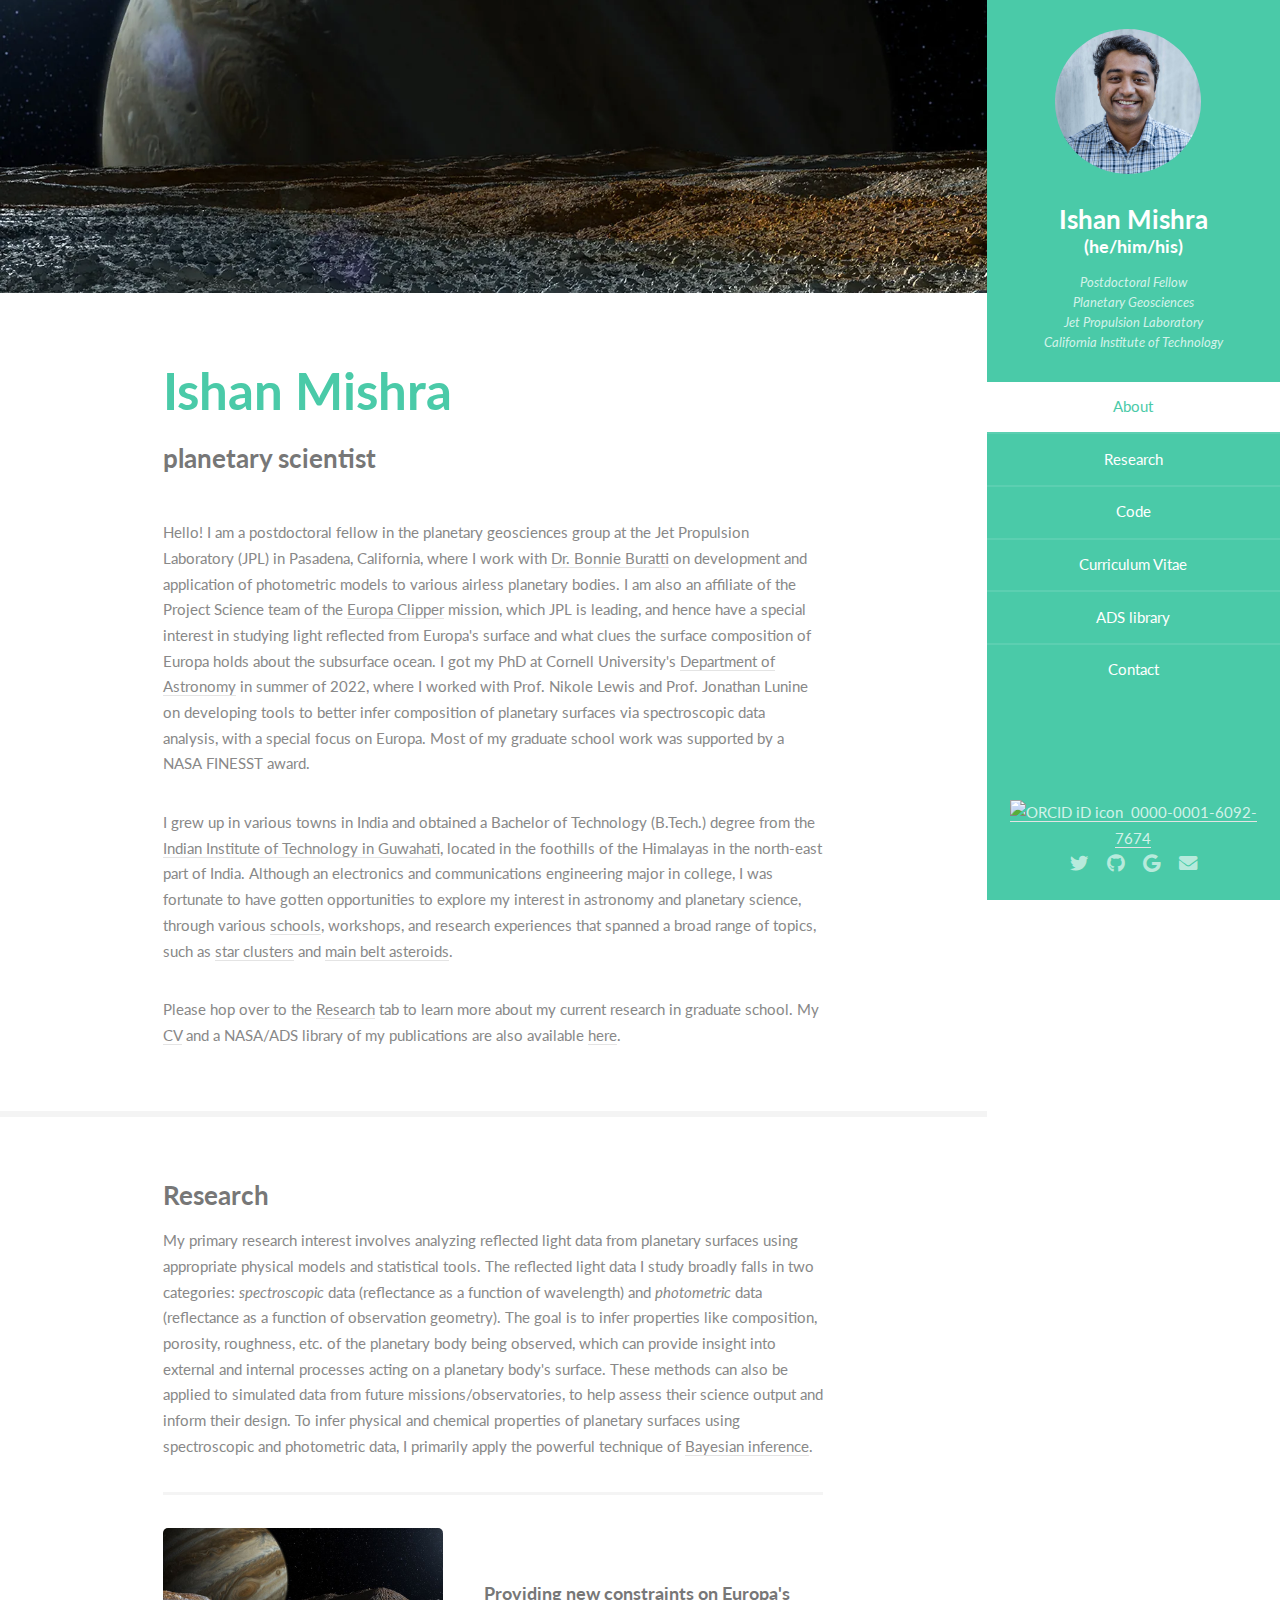
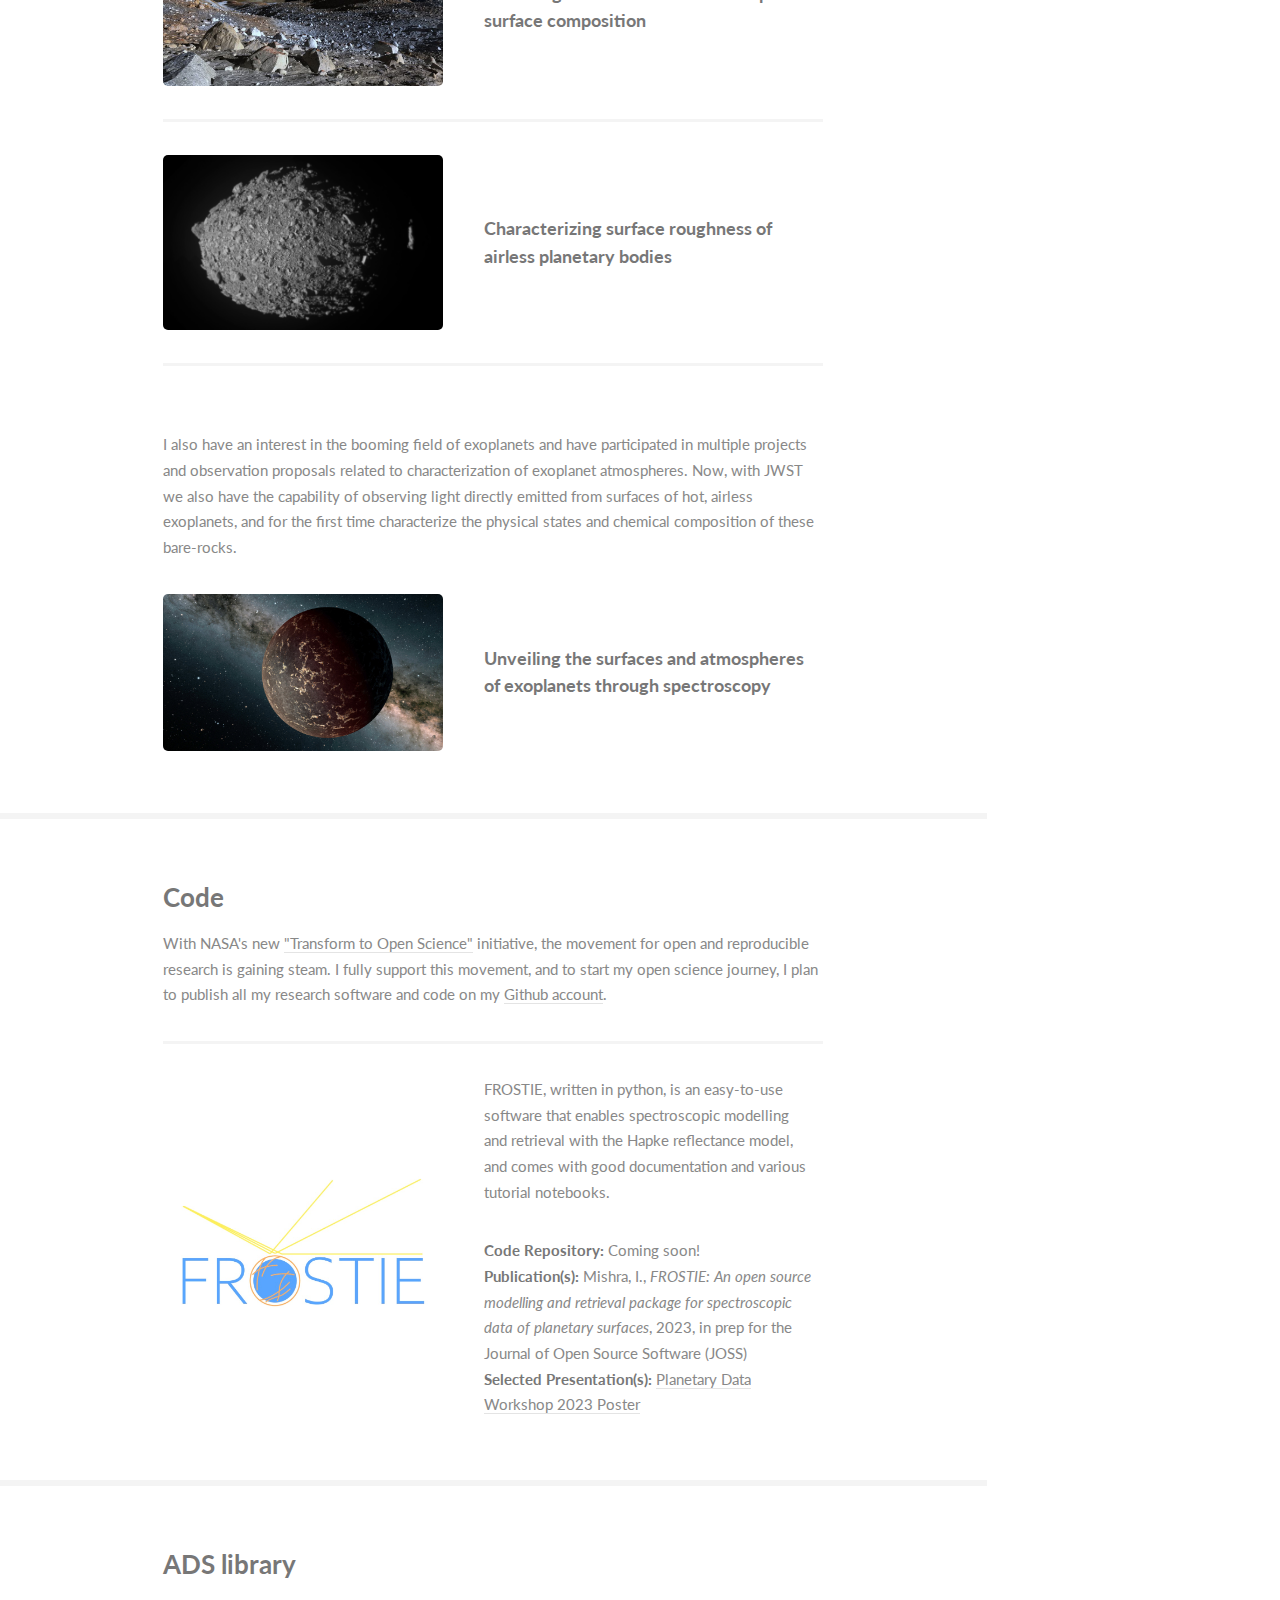
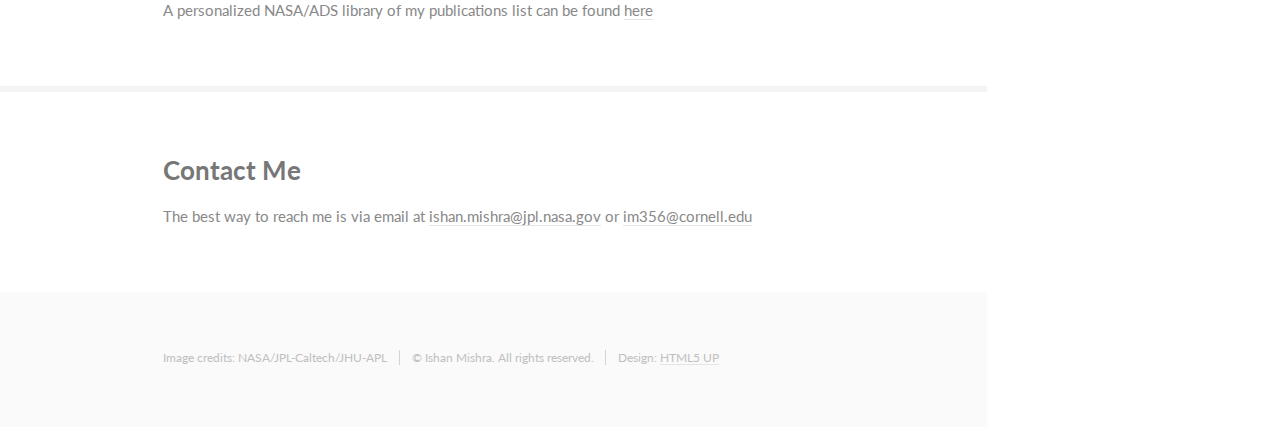
==== commit abd4ff4f: "Updated" ====
--- a/index.html
+++ b/index.html
@@ -16,19 +16,23 @@
 		<!-- Header -->
 			<section id="header">
 				<header>
-					<span class="image avatar"><img src="images/potrait.JPG" style="margin:auto; width:125%; margin-left:-20px" alt="" /></span>
+					<span class="image avatar"><img src="images/potrait_new.jpg" style="margin:auto; width:125%; margin-left:-20px" alt="" /></span>
 					<h1 id="logo"><a href="#">Ishan Mishra</a></h1>
-					<p>Postdoctoral Fellow<br />
-					Planetary Geosciences, Jet Propulsion Laboratory <br/>
+					<h4 id="logo">(he/him/his)</h4>
+					<p> Postdoctoral Fellow <br/>
+					Planetary Geosciences <br/> 
+					Jet Propulsion Laboratory <br/>
 					California Institute of Technology</p>
 				</header>
 				<nav id="nav">
 					<ul>
 						<li><a href="#one" class="active">About</a></li>
 						<li><a href="#two">Research</a></li>
-						<li><a href="#three">Outreach</a></li>
-						<li><a href="#four">Contact</a></li>
-						<li><a href="CV.pdf">Curriculum Vitae</a></li>
+						<li><a href="#three">Code</a></li>
+						<li><a href="CV_latest.pdf">Curriculum Vitae</a></li>
+					    <li><a href="#four">ADS library</a></li>
+					    <li><a href="#five">Contact</a></li>
+
 					</ul>
 				</nav>
 				<footer>
@@ -36,6 +40,7 @@
 						<div itemscope itemtype="https://schema.org/Person"><a itemprop="sameAs" content="https://orcid.org/0000-0001-6092-7674" href="https://orcid.org/0000-0001-6092-7674" target="orcid.widget" rel="me noopener noreferrer" style="vertical-align:top;"><img src="https://orcid.org/sites/default/files/images/orcid_16x16.png" style="width:1em;margin-right:.5em;" alt="ORCID iD icon">0000-0001-6092-7674</a></div>
 						<li><a href="https://twitter.com/astro_ishan" class="icon brands fa-twitter"><span class="label">Twitter</span></a></li>
 						<li><a href="https://github.com/ishan-mishra" class="icon brands fa-github"><span class="label">Github</span></a></li>
+						<li><a href="https://scholar.google.com/citations?user=gX7zP4kAAAAJ&hl=en" class="icon brands fa-google"><span class="label">Google Scholar</span></a></li>
 						<li><a href="mailto:im356@cornell.edu" class="icon solid fa-envelope"><span class="label">Email</span></a></li>
 					</ul>
 				</footer>
@@ -55,15 +60,13 @@
 								<div class="container">
 									<header class="major">
 										<h2>Ishan Mishra</h2>
-										<p>planetary scientist and astronomer (he/him/his)</p>
+										<p>planetary scientist</p>
 									</header>
-									<p>Hello! I recently got my PhD at Cornell University's <a href='https://astro.cornell.edu/'>Department of Astronomy</a>, working with Prof. Nikole Lewis and Prof. Jonathan Lunine on planetary spectroscopic retrievals, with the support of NASA's FINESST grant. In October 2022, I will be starting a postdoctoral fellowship at the Jet Propulsion Laboratory in Pasadena, California. I will be working with Dr. Bonnie Buratti on developing photometric models for Europa, as part of the <a href='https://www.jpl.nasa.gov/missions/europa-clipper'>Europa Clipper</a> science team. </p>
-
-									<p> My research interests involve analyzing reflected light data from planetary surfaces and atmospheres using appropriate physical models and statistical tools. The goal is to infer properties like composition, temperature, etc. of the planetary body being observed. These methods can also be applied to simulated data from future missions/observatories, to help assess their science output and inform their design. My work so far has focused on the application of <a href="https://adrian.pw/blog/fitting-a-line/#The-Bayesian-approach">Bayesian inference</a> to the problem of spectroscopic retrievals. As a long term goal, I would like to explore how these retrieval frameworks can aid the astrobiological exploration of potentially habitable exoplanets and icy moons in the outer solar system.</p>
+									<p>Hello! I am a postdoctoral fellow in the planetary geosciences group at the Jet Propulsion Laboratory (JPL) in Pasadena, California, where I work with <a href="https://science.jpl.nasa.gov/people/buratti/">Dr. Bonnie Buratti</a> on development and application of photometric models to various airless planetary bodies. I am also an affiliate of the Project Science team of the <a href='https://www.jpl.nasa.gov/missions/europa-clipper'>Europa Clipper</a> mission, which JPL is leading, and hence have a special interest in studying light reflected from Europa's surface and what clues the surface composition of Europa holds about the subsurface ocean. I got my PhD at Cornell University's <a href='https://astro.cornell.edu/'>Department of Astronomy</a> in summer of 2022, where I worked with Prof. Nikole Lewis and Prof. Jonathan Lunine on developing tools to better infer composition of planetary surfaces via spectroscopic data analysis, with a special focus on Europa. Most of my graduate school work was supported by a NASA FINESST award.</p>
 
 									<p>I grew up in various towns in India and obtained a Bachelor of Technology (B.Tech.) degree from the <a href="https://www.iitg.ac.in/">Indian Institute of Technology in Guwahati</a>, located in the foothills of the Himalayas in the north-east part of India. Although an electronics and communications engineering major in college, I was fortunate to have gotten opportunities to explore my interest in astronomy and planetary science, through various <a href="http://www.iucaa.in/Stu-Prog-ISSIA.html">schools</a>, workshops, and research experiences that spanned a broad range of topics, such as <a href="https://ui.adsabs.harvard.edu/abs/2017ApJ...847..138B/abstract">star clusters</a> and <a href="https://ui.adsabs.harvard.edu/abs/2017AAS...22911204S/abstract">main belt asteroids</a>. </p>
 
-									Please hop over to the <a href='#two'>Research</a> tab to learn more about my current research in graduate school. My latest CV can be found <a href="CV_2021.pdf">here</a> and my publications list on NASA/ADS can be found <a href="https://ui.adsabs.harvard.edu/search/q=orcid%3A0000-0001-6092-7674&sort=date%20desc%2C%20bibcode%20desc&p_=0">here</a>. 
+									<p>Please hop over to the <a href='#two'>Research</a> tab to learn more about my current research in graduate school. My <a href="CV_latest.pdf">CV</a> and a NASA/ADS library of my publications are also available <a href="#five">here</a>.</p>
 								</div>
 							</section>
 
@@ -71,8 +74,11 @@
 							<section id="two">
 								<div class="container">
 									<h3>Research</h3>
-									<p>Through my time at graduate school, I have broadly focused on spectroscopic retrievals of  Jupiter's moon Europa's surface composition, atmospheric composition of hot Jupiters and sub-Neptunes, and lately, surface composition of rocky exoplanets. My diverse interests in planetary science, both here and far away from the solar system, allow me to apply the same methodology &mdash; a Bayesian inference framework &mdash; to spectroscopic data of different types (surface reflection v/s atmospheric transmission) and resolution (high-res v/s low-res), helping me better understand the nuances of the physical processes as well as the Bayesian methodology. Please click on the links below to find more about the my current and past projects in these areas.  </p>
+									<p> My primary research interest involves analyzing reflected light data from planetary surfaces using appropriate physical models and statistical tools. The reflected light data I study broadly falls in two categories: <em>spectroscopic</em> data (reflectance as a function of wavelength) and <em>photometric</em> data (reflectance as a function of observation geometry). The goal is to infer properties like composition, porosity, roughness, etc. of the planetary body being observed, which can provide insight into external and internal processes acting on a planetary body's surface. These methods can also be applied to simulated data from future missions/observatories, to help assess their science output and inform their design. To infer physical and chemical properties of planetary surfaces using spectroscopic and photometric data, I primarily apply the powerful technique of <a href="https://adrian.pw/blog/fitting-a-line/#The-Bayesian-approach">Bayesian inference</a>. </p>
+									
+
 									<div class="features">
+										<article></article>
 										<article>
 											<a href="Europa.html" class="image"><img src="images/europa.jpg" alt="" /></a>
 											<div class="inner">
@@ -80,23 +86,53 @@
 											</div>
 										</article>
 										<article>
+											<a href="Photometry.html" class="image"><img src="images/dimorphos.png" alt="" /></a>
+											<div class="inner">
+												<h4><a href="Photometry.html">Characterizing surface roughness of airless planetary bodies</a></h4>
+											</div>
+										</article>
+										<article></article>									
+									</div>
+
+									<p>I also have an interest in the booming field of exoplanets and have participated in multiple projects and observation proposals related to characterization of exoplanet atmospheres. Now, with JWST we also have the capability of observing light directly emitted from surfaces of hot, airless exoplanets, and for the first time characterize the physical states and chemical composition of these bare-rocks.
+									</p> 
+
+									<div class="features">
+
+										<article>
+											<a href="Exoplanets.html" class="image"><img src="images/exoplanets_2.jpg" alt="" /></a>
+											<div class="inner">
+												<h4><a href="Exoplanets.html">Unveiling the surfaces and atmospheres of exoplanets through spectroscopy</a></h4>
+											</div>
+										</article>									
+									</div>									
+								</div>
+							</section>
+
+<!--									
+									<div class="features">
+										<article></article>
+										<article>
+											<a href="Exoplanets_surfaces.html" class="image"><img src="images/exoplanets_2.jpg" alt="" /></a>
+											<div class="inner">
+												<h4><a href="Exoplanets_surfaces.html">Constraining the chemical and physical properties of rocky exoplanet surfaces</a></h4>
+											</div>
+										</article>
+
+										<article>
 											<a href="Exoplanets_atmospheres.html" class="image"><img src="images/exoplanets.jpg" alt="" /></a>
 											<div class="inner">
 												<h4><a href="Exoplanets_atmospheres.html">Unveiling the atmospheres of exoplanets through transmission spectroscopy</a></h4>
 											</div>
 										</article>
-										<article>
-											<a href="Exoplanets_surfaces.html" class="image"><img src="images/exoplanets_2.jpg" alt="" /></a>
-											<div class="inner">
-												<h4><a href="Exoplanets_surfaces.html">Constraining the chemical and physical properties of rocky exoplanet surfaces</a></h4>
-											</div>
-										</article>
-									</div>
-								</div>
-							</section>
-
+										<article></article>										
+									</div>									
+								</div>
+							</section>
+-->
 						<!-- Three -->
-							<section id="three">
+
+<!--						<section id="three">
 								<div class="container">
 									<h3>Outreach and Science Communication</h3>
 									<p>I am passionate about communicating my work and astronomy to the general public and participating in efforts that help and promote marginalized communities in astronomy. over the past few years, I have mainly been involved in outreach through <a href="https://astrobites.org">Astrobites</a> and <a href="https://astro.cornell.edu/outreach"> Cornell Astronomy's efforts</a>.</p>
@@ -118,12 +154,50 @@
 									</div>
 								</div>
 							</section>
+-->
+
+							<section id="three">
+								<div class="container">
+									<h3>Code</h3>
+
+									With NASA's new <a href="https://nasa.github.io/Transform-to-Open-Science/">"Transform to Open Science"</a> initiative, the movement for open and reproducible research is gaining steam. I fully support this movement, and to start my open science journey, I plan to publish all my research software and code on my <a href="https://github.com/ishan-mishra">Github account</a>. 
+								
+
+									<div class="features">
+										<article></article>
+										<article>
+											<a class="image"><img src="images/frostie2.jpeg" alt="" /></a>
+											<div class="inner">
+												
+												<p>FROSTIE, written in python, is an easy-to-use software that enables spectroscopic modelling and retrieval with the Hapke reflectance model, and comes with good documentation and various tutorial notebooks.</p>
+												
+												<p><b>Code Repository:</b> Coming soon! <br>
+													
+												<b>Publication(s):</b> Mishra, I., <em>FROSTIE: An open source modelling and retrieval package for spectroscopic data of planetary surfaces</em>, 2023, in prep for the Journal of Open Source Software (JOSS)<br>
+												
+												<b>Selected Presentation(s):</b> <a href="frostie_poster.pdf">Planetary Data Workshop 2023 Poster</a></p>
+
+											</div>
+										</article>
+								</div>
+							</section>
 
 						<!-- Four -->
-							<section id="four">
-								<div class="container">
-									<h3>Contact Me</h3>
-									<p>I can be found on <a href="https://twitter.com/astro_ishan">Twitter</a>, <a href="https://github.com/ishan-mishra">GitHub</a>, or contacted directly via email at <a href="mailto:ishan.mishra@jpl.nasa.gov">ishan.mishra@jpl.nasa.gov</a> or <a href="mailto:im356@cornell.edu">im356@cornell.edu</a></p>
+						<section id="four">
+							<div class="container">
+								<h3>ADS library</h3>
+								<p>A personalized NASA/ADS library of my publications list can be found <a href="https://ui.adsabs.harvard.edu/search/q=orcid%3A0000-0001-6092-7674&sort=date%20desc%2C%20bibcode%20desc&p_=0">here</a></p>						
+							</div>
+						</section>
+
+						<!-- Five -->
+						<section id="five">
+							<div class="container">
+								<h3>Contact Me</h3>
+								<p>The best way to reach me is via email at <a href="mailto:ishan.mishra@jpl.nasa.gov">ishan.mishra@jpl.nasa.gov</a> or <a href="mailto:im356@cornell.edu">im356@cornell.edu</a></p>
+							</div>
+						</section>
+
 
 						<!---
 							<section id="four">
@@ -484,7 +558,7 @@
 					<section id="footer">
 						<div class="container">
 							<ul class="copyright">
-								<li>Image credits: NASA/JPL-Caltech/Astrobites</li><li>&copy; Ishan Mishra. All rights reserved.</li><li>Design: <a href="http://html5up.net">HTML5 UP</a></li>
+								<li>Image credits: NASA/JPL-Caltech/JHU-APL</li><li>&copy; Ishan Mishra. All rights reserved.</li><li>Design: <a href="http://html5up.net">HTML5 UP</a></li>
 							</ul>
 						</div>
 					</section>
--- a/assets/css/main.css
+++ b/assets/css/main.css
@@ -2047,6 +2047,7 @@
 		}
 
 /* Image */
+
 
 	.image {
 		border-radius: 5px;
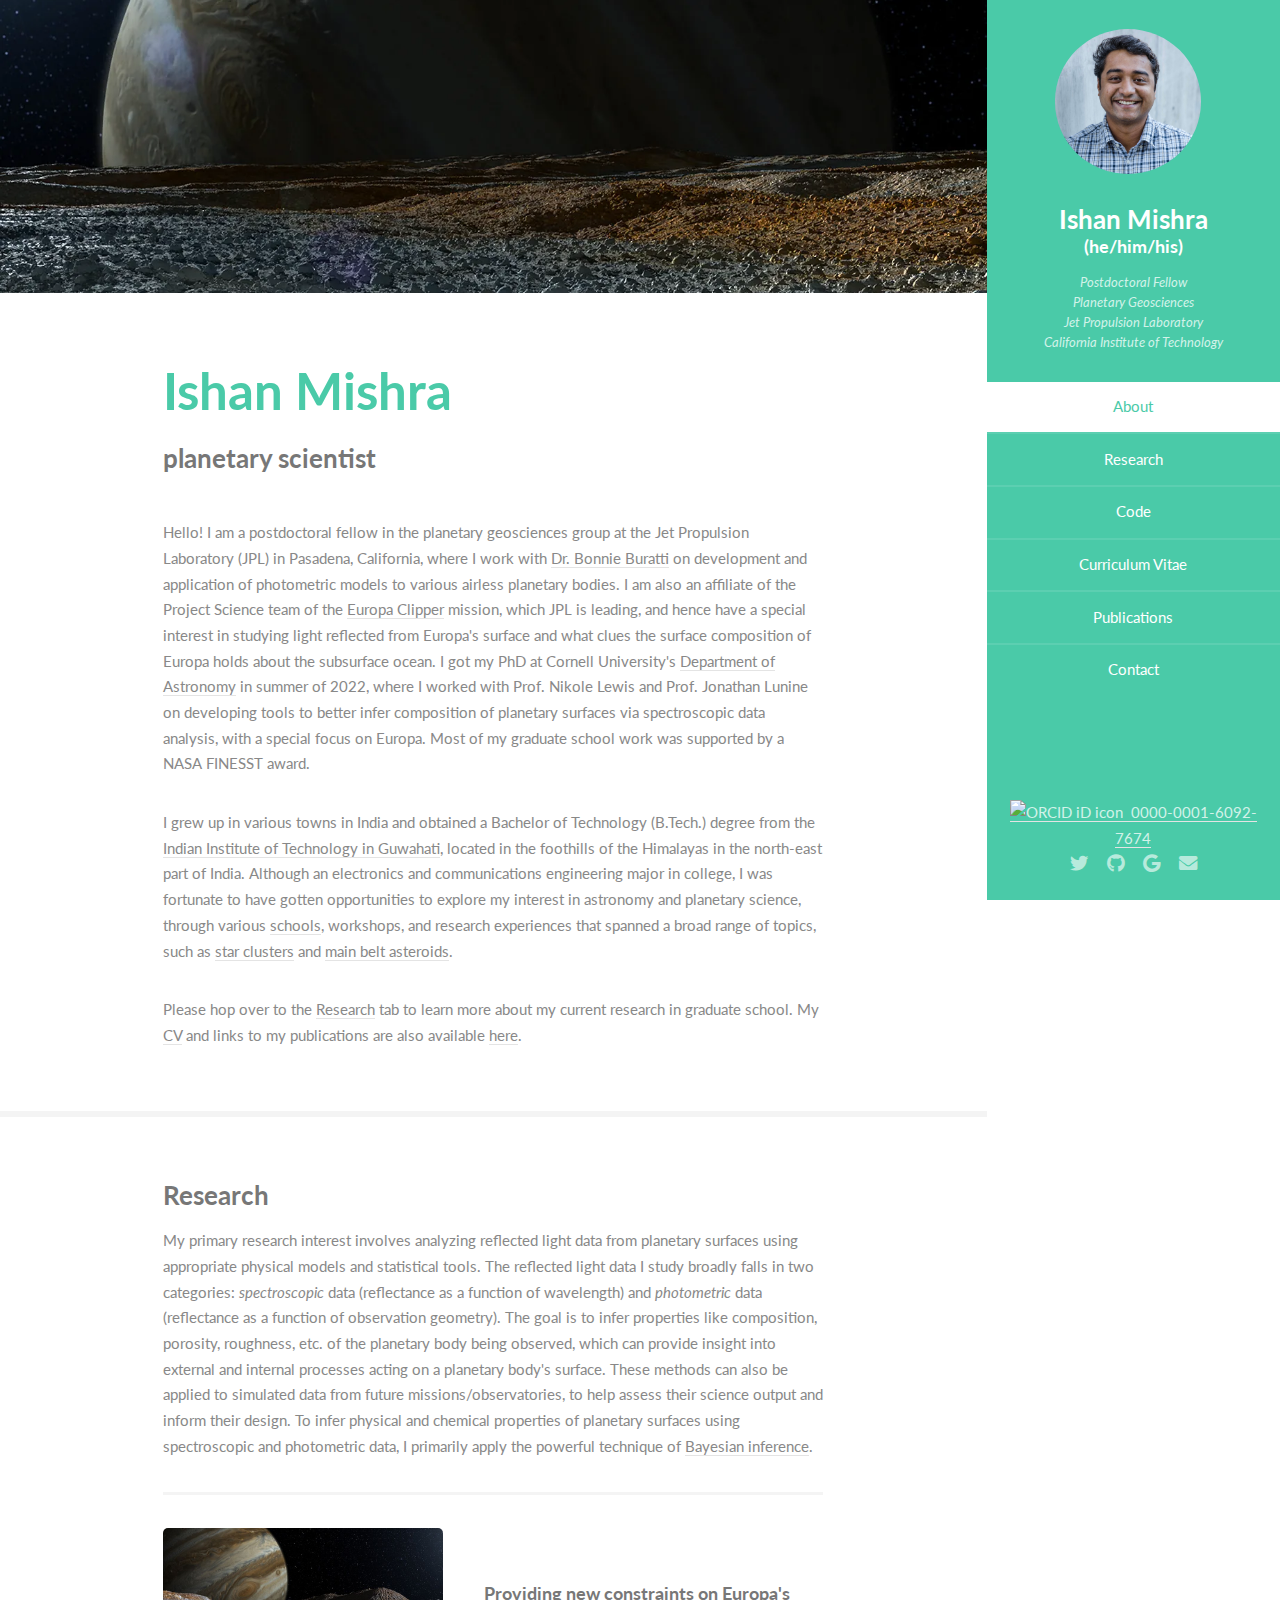
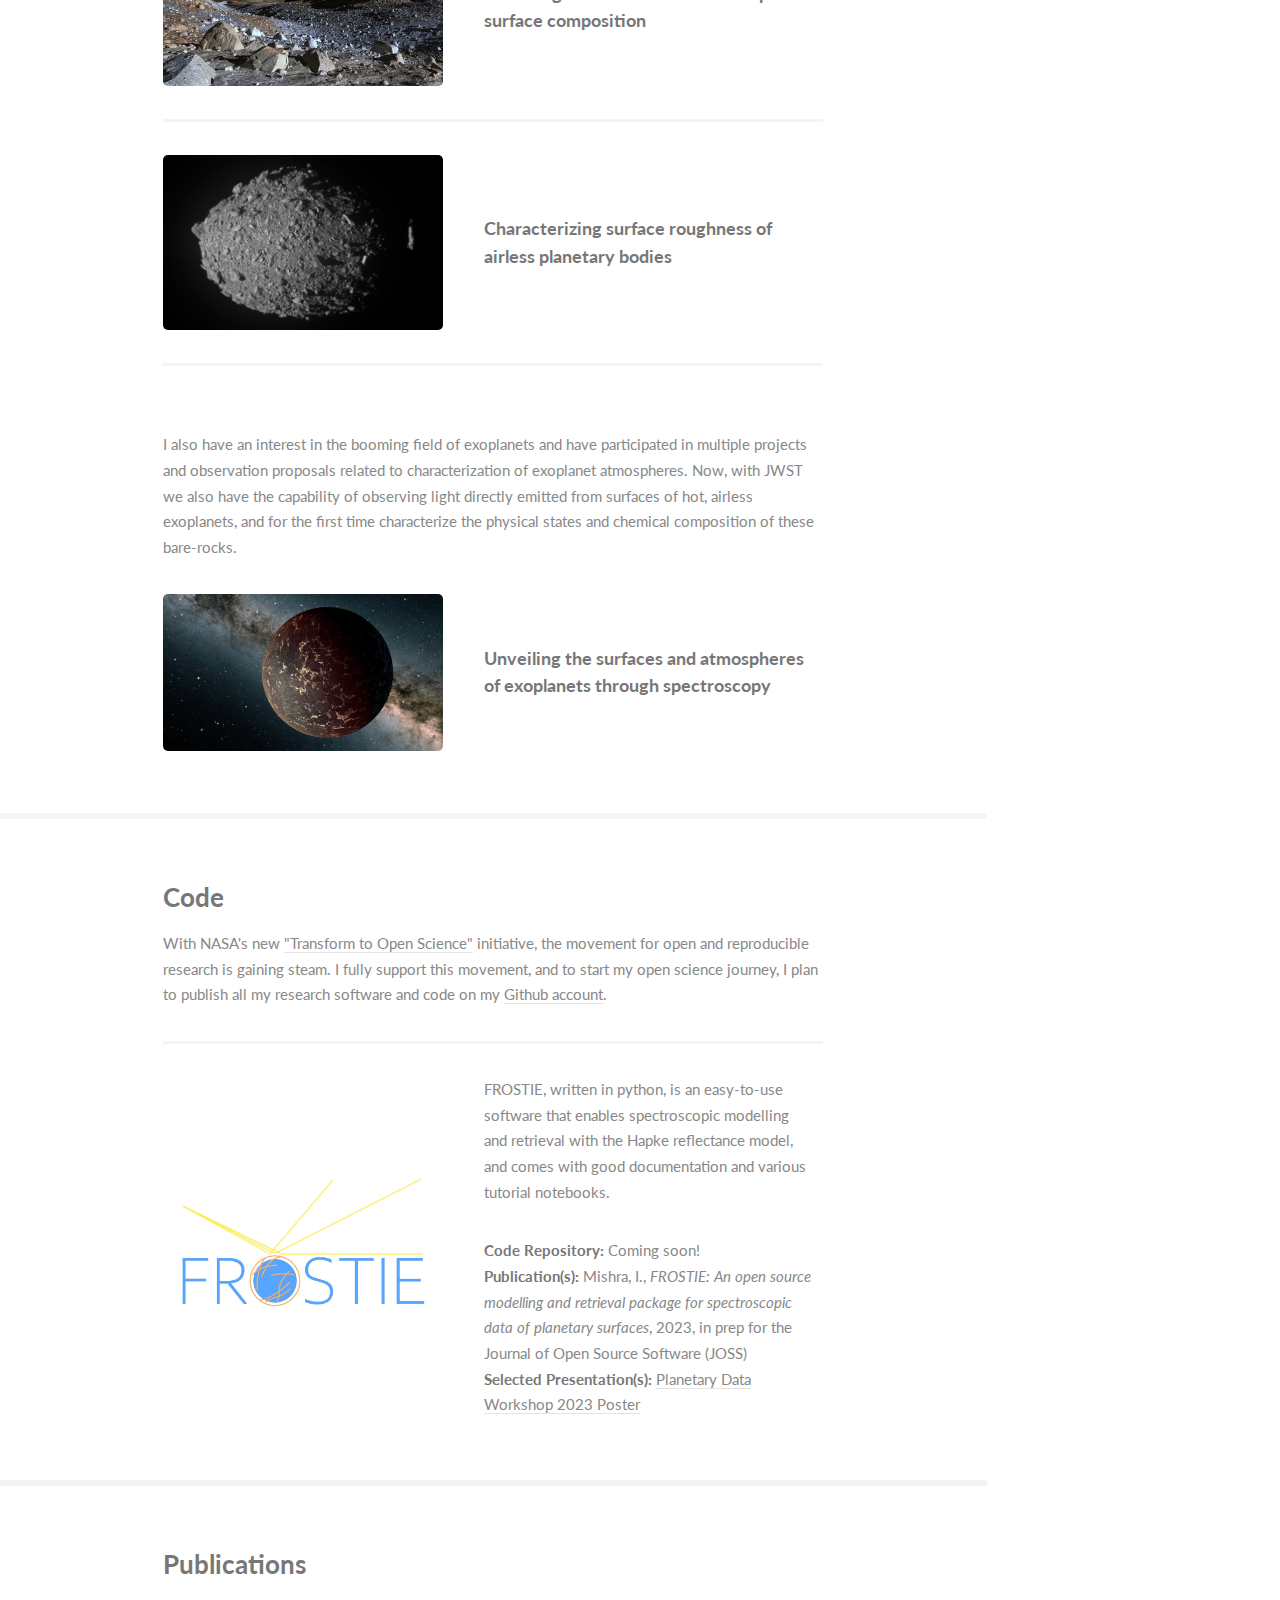
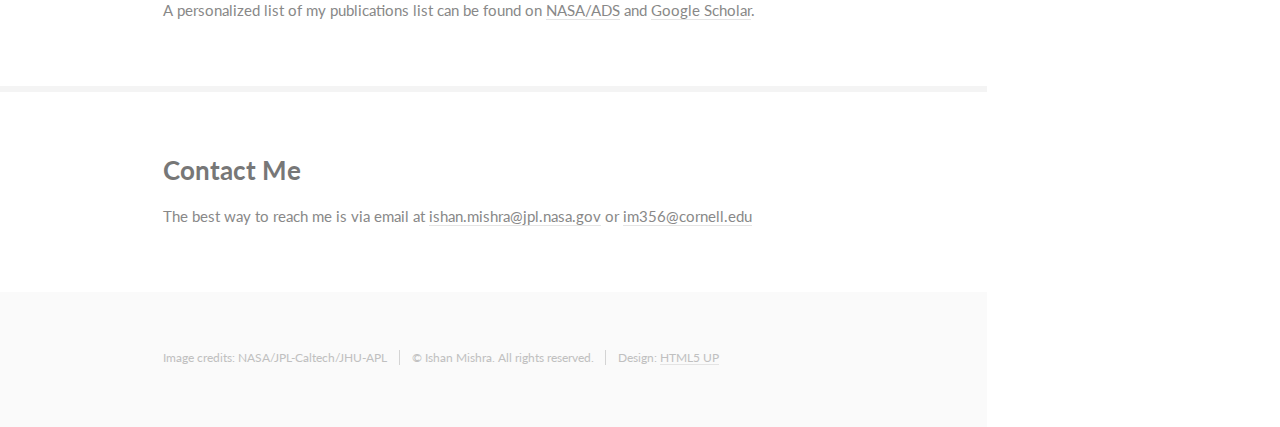
==== commit b5f49c3c: "updated ADS library link" ====
--- a/index.html
+++ b/index.html
@@ -30,7 +30,7 @@
 						<li><a href="#two">Research</a></li>
 						<li><a href="#three">Code</a></li>
 						<li><a href="CV_latest.pdf">Curriculum Vitae</a></li>
-					    <li><a href="#four">ADS library</a></li>
+					    <li><a href="#four">Publications</a></li>
 					    <li><a href="#five">Contact</a></li>
 
 					</ul>
@@ -66,7 +66,7 @@
 
 									<p>I grew up in various towns in India and obtained a Bachelor of Technology (B.Tech.) degree from the <a href="https://www.iitg.ac.in/">Indian Institute of Technology in Guwahati</a>, located in the foothills of the Himalayas in the north-east part of India. Although an electronics and communications engineering major in college, I was fortunate to have gotten opportunities to explore my interest in astronomy and planetary science, through various <a href="http://www.iucaa.in/Stu-Prog-ISSIA.html">schools</a>, workshops, and research experiences that spanned a broad range of topics, such as <a href="https://ui.adsabs.harvard.edu/abs/2017ApJ...847..138B/abstract">star clusters</a> and <a href="https://ui.adsabs.harvard.edu/abs/2017AAS...22911204S/abstract">main belt asteroids</a>. </p>
 
-									<p>Please hop over to the <a href='#two'>Research</a> tab to learn more about my current research in graduate school. My <a href="CV_latest.pdf">CV</a> and a NASA/ADS library of my publications are also available <a href="#five">here</a>.</p>
+									<p>Please hop over to the <a href='#two'>Research</a> tab to learn more about my current research in graduate school. My <a href="CV_latest.pdf">CV</a> and links to my publications are also available <a href="#five">here</a>.</p>
 								</div>
 							</section>
 
@@ -185,8 +185,8 @@
 						<!-- Four -->
 						<section id="four">
 							<div class="container">
-								<h3>ADS library</h3>
-								<p>A personalized NASA/ADS library of my publications list can be found <a href="https://ui.adsabs.harvard.edu/search/q=orcid%3A0000-0001-6092-7674&sort=date%20desc%2C%20bibcode%20desc&p_=0">here</a></p>						
+								<h3>Publications</h3>
+								<p>A personalized list of my publications list can be found on <a href="https://ui.adsabs.harvard.edu/public-libraries/1RDshyXHRZSgKpaHyPezog">NASA/ADS</a> and <a href="https://scholar.google.com/citations?user=gX7zP4kAAAAJ&hl=en">Google Scholar</a>.</p>						
 							</div>
 						</section>
 
